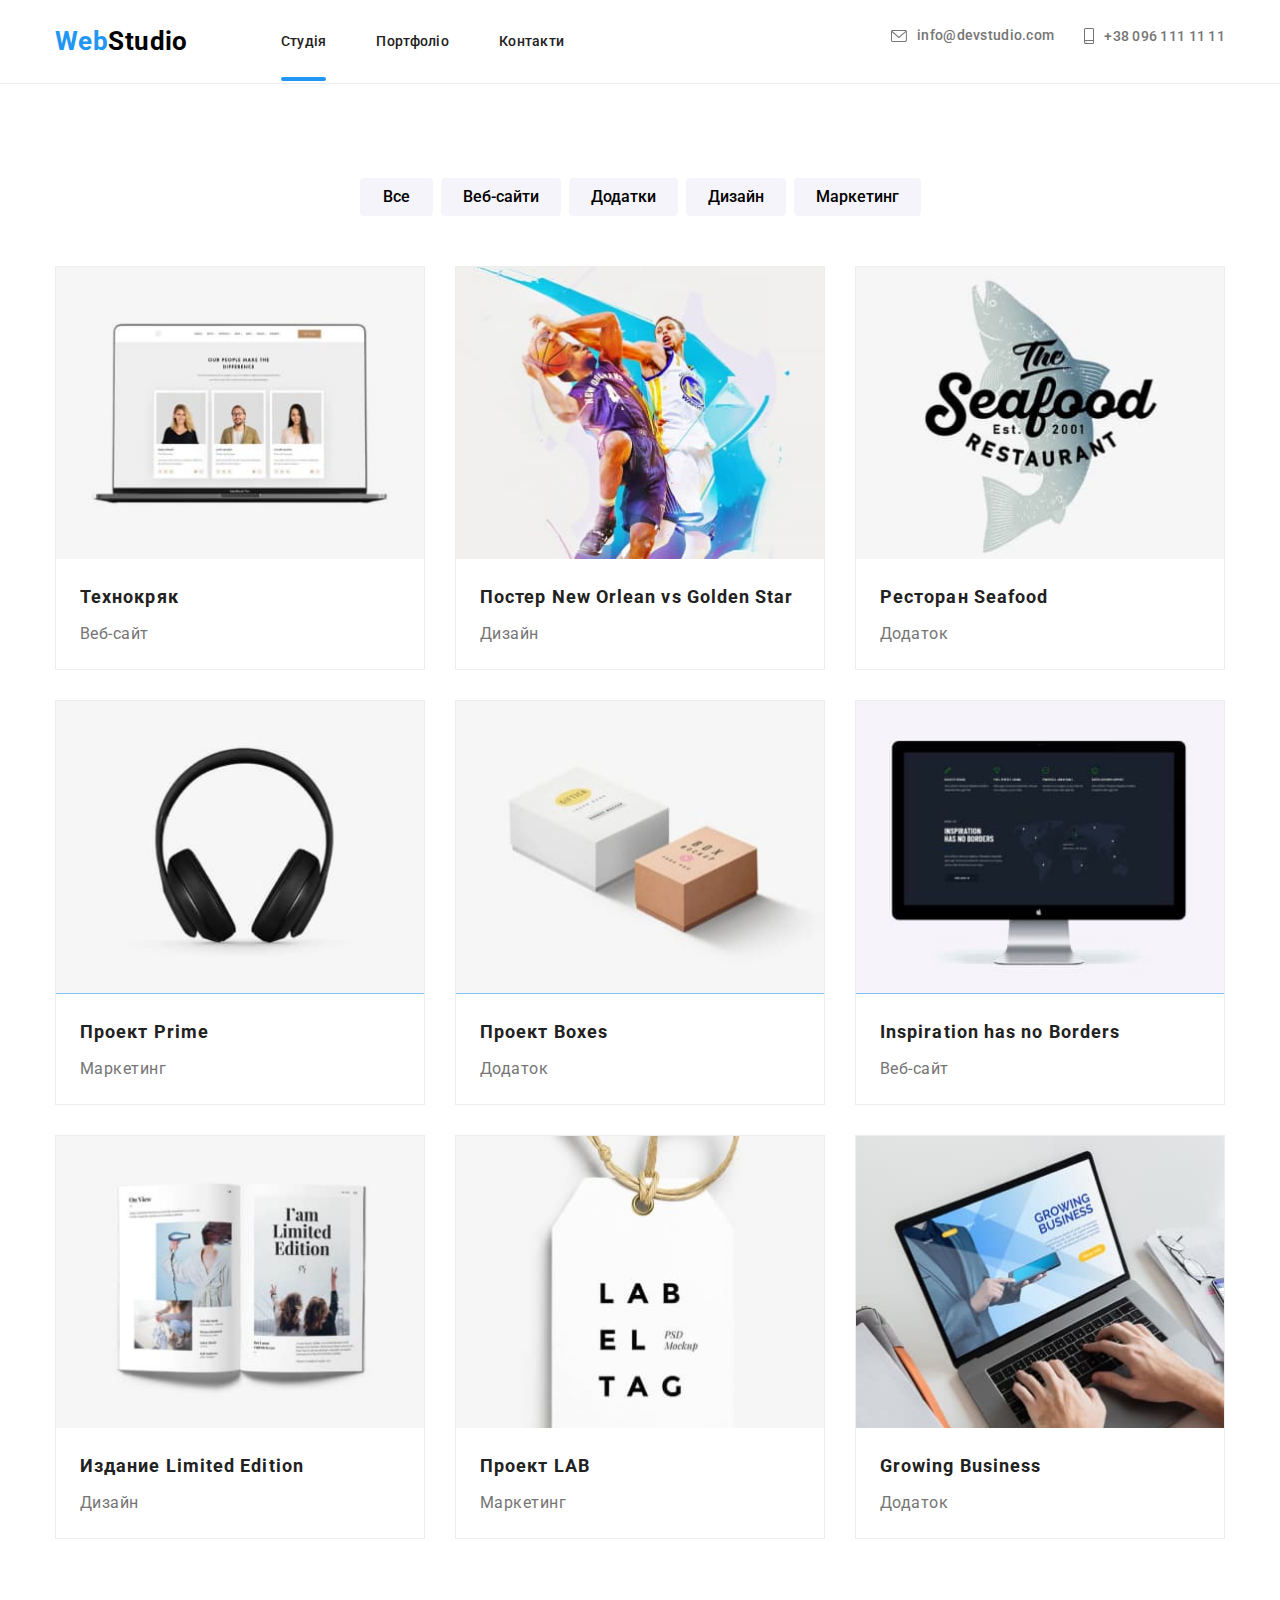
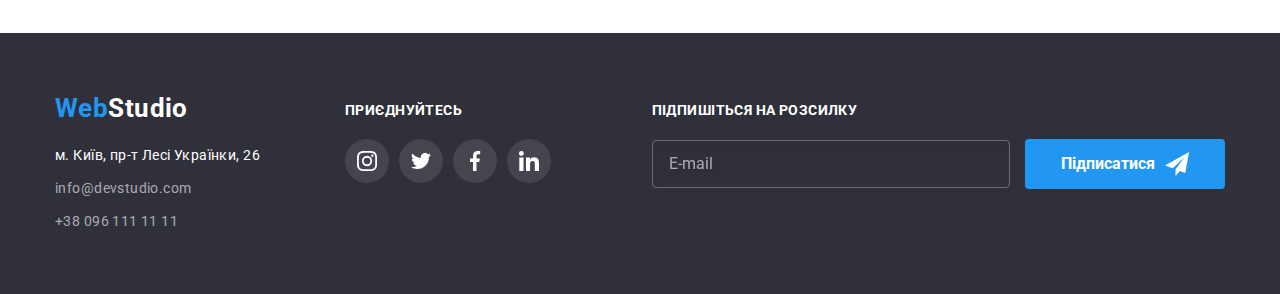
==== portfolio.html @ 614f9a62 "Translate to ukrainian" ====
<!DOCTYPE html>
<html lang="uk">
  <head>
    <meta charset="UTF-8" />
    <meta http-equiv="X-UA-Compatible" content="IE=edge" />
    <meta name="viewport" content="width=device-width, initial-scale=1.0" />
    <link
      href="https://fonts.googleapis.com/css2?family=Raleway:wght@700&family=Roboto:wght@400;500;700;900&display=swap"
      rel="stylesheet"
    />
    <link rel="stylesheet" href="./css/main.min.css" />
    <title>goit-markup-hw-08</title>
  </head>
  <body>
    <!-- головна навігація -->
    <heaer class="header">
      <div class="container">
        <nav class="main-navigation">
          <!-- логотип -->
          <a class="logo" href="./index.html" data-logo-hide>
            <span class="logo__item">Web</span
            ><span class="logo__item logo__item--common">Studio</span>
          </a>
          <!-- /логотип -->
          <button class="header__button" type="button" aria-expanded="false" data-menu-button>
            <svg
              class="header__icon"
              width="40"
              height="40"
              aria-controls="menu-container"
              aria-label="Перемикач мобільного меню"
            >
              <use class="header__icon--close" href="./images/icons1.svg#icon-close"></use>
              <use class="header__icon--menu" href="./images/icons1.svg#icon-menu"></use>
            </svg>
          </button>
          <div class="menu-container" id="menu-container" data-menu>
            <ul class="site-navigation">
              <li class="site-navigation__item">
                <a
                  class="main-navigation__link site-navigation__link site-navigation__link--active"
                  href="./index.html"
                  >Студія</a
                >
              </li>
              <li class="site-navigation__item">
                <a class="main-navigation__link site-navigation__link" href="./portfolio.html"
                  >Портфоліо</a
                >
              </li>
              <li class="site-navigation__item">
                <a class="main-navigation__link site-navigation__link" href="#">Контакти</a>
              </li>
            </ul>
            <!-- for desktop-tablet -->
            <ul class="contact-navigation">
              <li class="contact-navigation__item">
                <a
                  class="contact-navigation__link main-navigation__link"
                  href="mailto:info@devstudio.com"
                >
                  <svg class="contact-navigation__icon" width="16" height="12">
                    <use href="./images/icons1.svg#icon-envelope"></use>
                  </svg>
                  info@devstudio.com</a
                >
              </li>
              <li class="contact-navigation__item">
                <a class="contact-navigation__link main-navigation__link" href="tel:+380961111111"
                  ><svg class="contact-navigation__icon" width="10" height="16">
                    <use href="./images/icons1.svg#icon-smartphone"></use>
                  </svg>
                  +38 096 111 11 11</a
                >
              </li>
            </ul>
            <!-- /for desktop-tablet -->

            <!-- for mobile -->
            <ul class="contact-navigation-mobile">
              <li class="contact-navigation-mobile__item">
                <a
                  class="contact-navigation-mobile__link main-navigation__link"
                  href="tel:+380961111111"
                >
                  +38 096 111 11 11</a
                >
              </li>
              <li class="contact-navigation-mobile__item">
                <a
                  class="contact-navigation-mobile__link main-navigation__link"
                  href="mailto:info@devstudio.com"
                >
                  info@devstudio.com</a
                >
              </li>
            </ul>
            <ul class="mobile-menu-list">
              <li class="mobile-menu-list__item">
                Instagram<span class="mobile-menu-list__separator">|</span>
              </li>
              <li class="mobile-menu-list__item">
                Twitter<span class="mobile-menu-list__separator">|</span>
              </li>
              <li class="mobile-menu-list__item">
                Facebook<span class="mobile-menu-list__separator">|</span>
              </li>
              <li class="mobile-menu-list__item">LinkedIn</li>
            </ul>
            <!-- /for mobile -->
          </div>
        </nav>
      </div>
    </heaer>

    <!-- портфоліо -->
    <section class="portfolio container">
      <h2 class="title visually-hidden">Наші роботи</h2>
      <ul class="filter-list">
        <li class="filter-list__item">
          <button class="button button--secondary" type="button">Все</button>
        </li>
        <li class="filter-list__item">
          <button class="button button--secondary" type="button">Веб-сайти</button>
        </li>
        <li class="filter-list__item">
          <button class="button button--secondary" type="button">Додатки</button>
        </li>
        <li class="filter-list__item">
          <button class="button button--secondary" type="button">Дизайн</button>
        </li>
        <li class="filter-list__item">
          <button class="button button--secondary" type="button">Маркетинг</button>
        </li>
      </ul>

      <ul class="portfolio-list">
        <li class="portfolio-list__item">
          <a class="portfolio-list__link" href="">
            <div class="portfolio-list__thumb">
              <img
                class="portfolio-list__image"
                src="./images/technokryak.jpg"
                alt="Открытый на ноутбуке веб-сайт"
                width="370"
              />
              <div class="portfolio-list__overlay">
                <div class="portfolio-list__text">
                  <p>
                    Ресурс пропонує комплексні пропозиції з різним рівнем функціоналу та сервісів.
                    Все це дозволить відвідувачу отримати вичерпні відомості про компанію чи
                    приватну особу.
                  </p>
                </div>
              </div>
            </div>
            <div class="portfolio-list__caption">
              <h2 class="portfolio-list__title">Технокряк</h2>
              <span class="portfolio-list__theme">Веб-сайт</span>
            </div>
          </a>
        </li>
        <li class="portfolio-list__item">
          <a class="portfolio-list__link" href="">
            <div class="portfolio-list__thumb">
              <img
                class="portfolio-list__image"
                src="./images/poster.jpg"
                alt="Постер с баскетболистами"
                width="370"
              />
              <div class="portfolio-list__overlay">
                <div class="portfolio-list__text">
                  <p>
                    Ресурс пропонує комплексні пропозиції з різним рівнем функціоналу та сервісів.
                    Все це дозволить відвідувачу отримати вичерпні відомості про компанію чи
                    приватну особу.
                  </p>
                </div>
              </div>
            </div>
            <div class="portfolio-list__caption">
              <h2 class="portfolio-list__title">Постер New Orlean vs Golden Star</h2>
              <span class="portfolio-list__theme">Дизайн</span>
            </div>
          </a>
        </li>
        <li class="portfolio-list__item">
          <a class="portfolio-list__link" href="">
            <div class="portfolio-list__thumb">
              <img
                class="portfolio-list__image"
                src="./images/restaurant-seafood.jpg"
                alt="Название ресторана на фоне рыбы"
                width="370"
              />
              <div class="portfolio-list__overlay">
                <div class="portfolio-list__text">
                  <p>
                    Ресурс пропонує комплексні пропозиції з різним рівнем функціоналу та сервісів.
                    Все це дозволить відвідувачу отримати вичерпні відомості про компанію чи
                    приватну особу.
                  </p>
                </div>
              </div>
            </div>
            <div class="portfolio-list__caption">
              <h2 class="portfolio-list__title">Ресторан Seafood</h2>
              <span class="portfolio-list__theme">Додаток</span>
            </div>
          </a>
        </li>
        <li class="portfolio-list__item">
          <a class="portfolio-list__link" href="">
            <div class="portfolio-list__thumb">
              <img
                class="portfolio-list__image"
                src="./images/project-prime.jpg"
                alt="Наушники"
                width="370"
              />
              <div class="portfolio-list__overlay">
                <div class="portfolio-list__text">
                  <p>
                    Ресурс пропонує комплексні пропозиції з різним рівнем функціоналу та сервісів.
                    Все це дозволить відвідувачу отримати вичерпні відомості про компанію чи
                    приватну особу.
                  </p>
                </div>
              </div>
            </div>
            <div class="portfolio-list__caption">
              <h2 class="portfolio-list__title">Проект Prime</h2>
              <span class="portfolio-list__theme">Маркетинг</span>
            </div>
          </a>
        </li>
        <li class="portfolio-list__item">
          <a class="portfolio-list__link" href="">
            <div class="portfolio-list__thumb">
              <img
                class="portfolio-list__image"
                src="./images/project-boxes.jpg"
                alt="Коробки"
                width="370"
              />
              <div class="portfolio-list__overlay">
                <div class="portfolio-list__text">
                  <p>
                    Ресурс пропонує комплексні пропозиції з різним рівнем функціоналу та сервісів.
                    Все це дозволить відвідувачу отримати вичерпні відомості про компанію чи
                    приватну особу.
                  </p>
                </div>
              </div>
            </div>
            <div class="portfolio-list__caption">
              <h2 class="portfolio-list__title">Проект Boxes</h2>
              <span class="portfolio-list__theme">Додаток</span>
            </div>
          </a>
        </li>
        <li class="portfolio-list__item">
          <a class="portfolio-list__link" href="">
            <div class="portfolio-list__thumb">
              <img
                class="portfolio-list__image"
                src="./images/inspiration.jpg"
                alt="Монитор Эппл"
                width="370"
              />
              <div class="portfolio-list__overlay">
                <div class="portfolio-list__text">
                  <p>
                    Ресурс пропонує комплексні пропозиції з різним рівнем функціоналу та сервісів.
                    Все це дозволить відвідувачу отримати вичерпні відомості про компанію чи
                    приватну особу.
                  </p>
                </div>
              </div>
            </div>
            <div class="portfolio-list__caption">
              <h2 class="portfolio-list__title">Inspiration has no Borders</h2>
              <span class="portfolio-list__theme">Веб-сайт</span>
            </div>
          </a>
        </li>
        <li class="portfolio-list__item">
          <a class="portfolio-list__link" href="">
            <div class="portfolio-list__thumb">
              <img
                class="portfolio-list__image"
                src="./images/edition-limited.jpg"
                alt="Раскрытая книга"
                width="370"
              />
              <div class="portfolio-list__overlay">
                <div class="portfolio-list__text">
                  <p>
                    Ресурс пропонує комплексні пропозиції з різним рівнем функціоналу та сервісів.
                    Все це дозволить відвідувачу отримати вичерпні відомості про компанію чи
                    приватну особу.
                  </p>
                </div>
              </div>
            </div>
            <div class="portfolio-list__caption">
              <h2 class="portfolio-list__title">Издание Limited Edition</h2>
              <span class="portfolio-list__theme">Дизайн</span>
            </div>
          </a>
        </li>
        <li class="portfolio-list__item">
          <a class="portfolio-list__link" href="">
            <div class="portfolio-list__thumb">
              <img
                class="portfolio-list__image"
                src="./images/project-lab.jpg"
                alt="Бирка с названием"
                width="370"
              />
              <div class="portfolio-list__overlay">
                <div class="portfolio-list__text">
                  <p>
                    Ресурс пропонує комплексні пропозиції з різним рівнем функціоналу та сервісів.
                    Все це дозволить відвідувачу отримати вичерпні відомості про компанію чи
                    приватну особу.
                  </p>
                </div>
              </div>
            </div>
            <div class="portfolio-list__caption">
              <h2 class="portfolio-list__title">Проект LAB</h2>
              <span class="portfolio-list__theme">Маркетинг</span>
            </div>
          </a>
        </li>
        <li class="portfolio-list__item">
          <a class="portfolio-list__link" href="">
            <div class="portfolio-list__thumb">
              <img
                class="portfolio-list__image"
                src="./images/growing-business.jpg"
                alt="Ноутбук"
                width="370"
              />
              <div class="portfolio-list__overlay">
                <div class="portfolio-list__text">
                  <p>
                    Ресурс пропонує комплексні пропозиції з різним рівнем функціоналу та сервісів.
                    Все це дозволить відвідувачу отримати вичерпні відомості про компанію чи
                    приватну особу.
                  </p>
                </div>
              </div>
            </div>
            <div class="portfolio-list__caption">
              <h2 class="portfolio-list__title">Growing Business</h2>
              <span class="portfolio-list__theme">Додаток</span>
            </div>
          </a>
        </li>
      </ul>
    </section>

    <!-- футер -->
    <footer class="footer">
      <div class="container container--footer">
        <!-- секція 1 -->
        <section class="address">
          <!-- логотип -->
          <a class="logo logo--footer" href="./index.html">
            <span class="logo__item">Web</span
            ><span class="logo__item logo__item--footer">Studio</span>
          </a>
          <!-- /логотип -->
          <address class="addres__caption">
            <p class="address__text">м. Київ, пр-т Лесі Українки, 26</p>
            <a href="mailto:info@devstudio.com" class="address__link">info@devstudio.com</a>
            <a href="tel:+380961111111" class="address__link">+38 096 111 11 11</a>
          </address>
        </section>

        <!-- секція 2 -->
        <section class="join">
          <b class="footer__title">приєднуйтесь</b>
          <!-- блок посилань на соціальні мережі -->
          <ul class="social-list social-list--footer">
            <li class="social-list__item social-list__item--footer">
              <a class="social-list__link" href="#">
                <svg class="social-list__icon" width="20" height="20">
                  <use href="./images/icons1.svg#icon-instagram"></use>
                </svg>
              </a>
            </li>
            <li class="social-list__item social-list__item--footer">
              <a class="social-list__link" href="#">
                <svg class="social-list__icon" width="20" height="20">
                  <use href="./images/icons1.svg#icon-twitter"></use>
                </svg>
              </a>
            </li>
            <li class="social-list__item social-list__item--footer">
              <a class="social-list__link" href="#">
                <svg class="social-list__icon" width="20" height="20">
                  <use href="./images/icons1.svg#icon-facebook"></use>
                </svg>
              </a>
            </li>
            <li class="social-list__item social-list__item--footer">
              <a class="social-list__link" href="#">
                <svg class="social-list__icon" width="20" height="20">
                  <use href="./images/icons1.svg#icon-linkedin"></use>
                </svg>
              </a>
            </li>
          </ul>
          <!-- /блок посилань на соціальні мережі -->
        </section>

        <!-- секція 3 -->
        <section class="mailing">
          <b class="footer__title">Підпишіться на розсилку</b>
          <form class="mailing__form" autocomplete="off">
            <input class="mailing__input" type="email" placeholder="E-mail" />
            <button class="button button--primary button--footer">
              Підписатися
              <svg class="button--footer__icon" width="24" height="24">
                <use href="./images/icons1.svg#icon-send"></use>
              </svg>
            </button>
          </form>
        </section>
      </div>
    </footer>

    <script src="./js/modal.js"></script>
    <script src="./js/menu.js"></script>
  </body>
</html>
---- css/main.min.css ----
/*! modern-normalize v1.1.0 | MIT License | https://github.com/sindresorhus/modern-normalize */*,::before,::after{box-sizing:border-box}html{line-height:1.15;-webkit-text-size-adjust:100%;-moz-tab-size:4;-o-tab-size:4;tab-size:4}body{margin:0;font-family:system-ui,-apple-system,"Segoe UI",Roboto,Helvetica,Arial,sans-serif,"Apple Color Emoji","Segoe UI Emoji"}hr{height:0;color:inherit}abbr[title]{-webkit-text-decoration:underline dotted;text-decoration:underline dotted}b,strong{font-weight:bolder}code,kbd,samp,pre{font-family:ui-monospace,SFMono-Regular,Consolas,"Liberation Mono",Menlo,monospace;font-size:1em}small{font-size:80%}sub,sup{font-size:75%;line-height:0;position:relative;vertical-align:baseline}sub{bottom:-0.25em}sup{top:-0.5em}table{text-indent:0;border-color:inherit}button,input,optgroup,select,textarea{font-family:inherit;font-size:100%;line-height:1.15;margin:0}button,select{text-transform:none}button,[type=button],[type=reset],[type=submit]{-webkit-appearance:button}::-moz-focus-inner{border-style:none;padding:0}:-moz-focusring{outline:1px dotted ButtonText}:-moz-ui-invalid{box-shadow:none}legend{padding:0}progress{vertical-align:baseline}::-webkit-inner-spin-button,::-webkit-outer-spin-button{height:auto}[type=search]{-webkit-appearance:textfield;outline-offset:-2px}::-webkit-search-decoration{-webkit-appearance:none}::-webkit-file-upload-button{-webkit-appearance:button;font:inherit}summary{display:list-item}body{background-color:#fff;color:#757575;font-family:"Roboto",sans-serif;font-size:14px;letter-spacing:.03em}body .modal-open{overflow:hidden}p,a,ul,h1,h2,h3{margin:0;padding:0}a{text-decoration:none}ul{list-style:none}button{display:inline-block}img{display:block;max-width:100%;height:auto}address{font-style:normal}input,textarea{color:inherit;border:1px solid rgba(33,33,33,.2);border-radius:4px;transition:border 250ms cubic-bezier(0.4, 0, 0.2, 1)}input:focus,textarea:focus{outline:none;border:1px solid #2196f3;border-radius:4px}textarea{resize:none}.container{margin-left:auto;margin-right:auto;padding:0 15px}@media screen and (min-width: 480px){.container{width:480px}}@media screen and (min-width: 768px){.container{width:768px}}@media screen and (min-width: 1200px){.container{width:1200px}}.visually-hidden{position:absolute;width:1px;height:1px;margin:-1px;border:0;padding:0;white-space:nowrap;-webkit-clip-path:inset(100%);clip-path:inset(100%);clip:rect(0 0 0 0);overflow:hidden}.title{margin-bottom:30px;color:#212121;font-weight:700;font-size:28px;line-height:1.18;text-align:center}@media screen and (min-width: 1200px){.title{margin-bottom:50px;font-size:36px;line-height:1.17}}.button{padding:6px 22px;min-width:73px;cursor:pointer;color:#000;background-color:#f5f4fa;font-weight:500;font-size:16px;line-height:1.62;text-align:center;border-radius:4px;border:none;transition:background-color 250ms cubic-bezier(0.4, 0, 0.2, 1),box-shadow 250ms cubic-bezier(0.4, 0, 0.2, 1)}.button:hover,.button:focus{background-color:#2196f3;color:#fff;box-shadow:0px 1px 3px rgba(0,0,0,.12),0px 1px 1px rgba(0,0,0,.14),0px 2px 1px rgba(0,0,0,.2)}.button--primary{padding:10px 32px;min-width:200px;min-height:50px;background-color:#2196f3;color:#fff;font-weight:700;font-size:16px;line-height:1.88;transition:background-color 250ms cubic-bezier(0.4, 0, 0.2, 1),color 250ms cubic-bezier(0.4, 0, 0.2, 1)}.button--primary:hover{background-color:#188ce8}.button--footer{display:inline-flex;justify-content:center;align-items:center}.button--footer__icon{margin-left:10px;fill:#fff}.logo{display:inline-block;padding-top:16px;padding-bottom:16px;font-family:"Roboto",sans-serif;font-weight:700;font-size:24px;line-height:1.17}.logo--is-hide{display:none}@media screen and (min-width: 768px){.logo{padding-top:26px;padding-bottom:26px}}@media screen and (min-width: 1200px){.logo{font-size:26px;line-height:1.19}}.logo__item{color:#2196f3}.logo__item--common{color:#000}.logo__item--footer{color:#fff}.logo>.logo__item{transition:color 250ms cubic-bezier(0.4, 0, 0.2, 1)}.logo:hover>.logo__item{color:rgba(33,150,243,.6)}.logo--footer{padding:0;margin-bottom:20px}.header{position:relative;display:block;border-bottom:1px solid #ececec}@media screen and (min-width: 768px){.header{display:flex}}.header__button{fill:#000}@media screen and (max-width: 767px){.header__button{display:inline-flex;padding:0;margin-left:auto;border:none;background-color:rgba(0,0,0,0)}}@media screen and (min-width: 768px){.header__button{display:none}}.header__button:hover,.header__button:focus{fill:#2196f3}.header__icon--close{display:none}.header__button--is-open .header__icon--close{display:block}.header__button--is-open .header__icon--menu{display:none}.header__button--is-open{margin-top:10px}.menu-container{display:none}@media screen and (max-width: 767px){.menu-container{position:absolute;left:0;top:100%;z-index:60;overflow-y:scroll;padding-left:40px;width:100%;min-height:570px;max-height:796px;background-color:#fff}.menu-container--is-open{display:block}}@media screen and (min-width: 768px){.menu-container{display:flex;width:100%}}.main-navigation{display:flex;align-items:center}@media screen and (max-width: 767px){.main-navigation{justify-content:space-between}.main-navigation__link{font-weight:500;font-size:40px;line-height:1.18;letter-spacing:.02em;color:#000}}@media screen and (min-width: 768px){.main-navigation{min-height:80px}.main-navigation__link{padding:32px 0;font-weight:500;font-size:14px;line-height:1.14;letter-spacing:.02em;color:#212121;transition:color 250ms cubic-bezier(0.4, 0, 0.2, 1)}.main-navigation__link:hover,.main-navigation__link:focus{color:#2196f3}}@media screen and (min-width: 1200px){.main-navigation{min-height:60px}}@media screen and (max-width: 767px){.site-navigation__link--active{color:#2196f3}.site-navigation__item:not(:last-child){margin-bottom:32px}.site-navigation__item:last-child{margin-bottom:302px}}@media screen and (min-width: 768px){.site-navigation{display:flex;align-items:center;margin-left:88px}.site-navigation__item:not(:last-child){margin-right:50px}.site-navigation__link{position:relative}.site-navigation__link--active::after{content:"";position:absolute;left:0;bottom:0;display:block;width:100%;height:4px;background-color:#2196f3;border-radius:2px}}@media screen and (min-width: 1200px){.site-navigation{margin-left:93px}}@media screen and (max-width: 767px){.contact-navigation-mobile__link{font-size:34px;color:#2196f3;margin-bottom:32px}.contact-navigation-mobile__item:not(:last-child){margin-bottom:32px}.contact-navigation-mobile__item:last-child{margin-bottom:64px}.contact-navigation-mobile__item:last-child .contact-navigation-mobile__link{font-size:24px;line-height:1.17;color:#757575}}@media screen and (min-width: 768px){.contact-navigation-mobile{display:none}}.mobile-menu-list{display:none}@media screen and (max-width: 767px){.mobile-menu-list{display:flex;margin-bottom:48px}.mobile-menu-list__item{font-weight:500;font-size:18px;line-height:1.22;letter-spacing:.02em;color:#2196f3}.mobile-menu-list__item:not(:last-child){margin-right:10px}.mobile-menu-list__separator{display:inline-block;color:rgba(33,33,33,.2);margin-left:10px}}.contact-navigation{display:none}@media screen and (min-width: 768px)and (max-width: 1199px){.contact-navigation{flex-direction:column;align-items:flex-start}}@media screen and (min-width: 768px){.contact-navigation{display:flex;margin-left:auto}.contact-navigation__item{fill:#757575}.contact-navigation__item:not(:last-child){margin-bottom:10px}.contact-navigation__link{display:flex;align-items:center;justify-content:center;padding:0;color:#757575}.contact-navigation__icon{margin-right:10px;fill:currentColor}}@media screen and (min-width: 1200px){.contact-navigation__item:not(:last-child){margin-right:30px}}.hero{padding:118px 0;margin-right:auto;margin-left:auto;text-align:center;background-color:#c4c4c4;background-image:linear-gradient(rgba(47, 48, 58, 0.4), rgba(47, 48, 58, 0.4)),url(../images/bgi.png);background-repeat:no-repeat;background-position:center;background-size:cover}@media screen and (min-width: 1200px){.hero{padding:200px 0}}.hero__title{margin-bottom:30px;color:#fff;font-weight:900;font-size:26px;line-height:1.62;letter-spacing:.06em;text-transform:uppercase}@media screen and (min-width: 1200px){.hero__title{font-size:44px;line-height:1.36}}.features{padding-top:60px;padding-bottom:60px}@media screen and (min-width: 1200px){.features{padding-top:94px;padding-bottom:94px}}@media screen and (min-width: 768px){.features-list{display:flex;flex-wrap:wrap}}.features-list__item{max-width:450px}@media screen and (min-width: 768px){.features-list__item{width:calc((100% - 30px)/2)}}@media screen and (min-width: 1200px){.features-list__item{width:calc((100% - 90px)/4)}.features-list__item:not(:last-child){margin-right:30px}}@media screen and (min-width: 480px)and (max-width: 767px){.features-list__item:not(:last-child){margin-bottom:30px}}@media screen and (min-width: 768px)and (max-width: 1199px){.features-list__item:not(:nth-last-child(-n+2)){margin-bottom:30px}.features-list__item:nth-child(odd){margin-right:30px}}.features-list__title{margin-bottom:10px;color:#212121;font-weight:700;font-size:14px;line-height:1.14;text-align:center;text-transform:uppercase}.features-list__caption{margin-top:0;margin-bottom:0px;font-size:14px;line-height:1.71}.features-list__container{display:flex;justify-content:center;align-items:center;margin-bottom:30px;min-height:120px;background-color:#f5f4fa;border-radius:4px}.occupation{padding-bottom:94px}@media screen and (max-width: 1199px){.occupation{display:none}}.occupation-list{display:flex}.occupation-list__thumb{position:relative}.occupation-list__caption{position:absolute;right:0;left:0;bottom:0;display:flex;justify-content:center;align-items:center;margin:0;height:70px;background:rgba(47,48,58,.8);color:#fff;font-weight:700;line-height:1.14;text-align:center;text-transform:uppercase}.occupation-list__item:not(:last-child){margin-right:30px}.social-list{display:flex;justify-content:center}.social-list__item:not(:last-child){margin-right:10px}.social-list__link{display:flex;align-items:center;justify-content:center;width:44px;height:44px;padding:0;border:none;border-radius:50%;fill:#afb1b8;transition:background-color 250ms cubic-bezier(0.4, 0, 0.2, 1)}.social-list__link:hover,.social-list__linl:focus{fill:#fff;background-color:#2196f3}.social-list__item--footer{border-radius:50%;background-color:rgba(255,255,255,.1)}.social-list__item--footer .social-list__link{fill:#fff}.social-list__item--footer .social-list__link:hover,.social-list__item--footer .social-list__linl:focus{background-color:#2196f3}.team{padding-top:60px;padding-bottom:60px;background-color:#f5f4fa}@media screen and (min-width: 1200px){.team{padding-top:94px;padding-bottom:94px}}@media screen and (min-width: 768px){.team-list{display:flex;justify-content:center;flex-wrap:wrap}}.team-list__item{max-width:450px;text-align:center;background-color:#fff;box-shadow:0px 1px 3px rgba(0,0,0,.12),0px 1px 1px rgba(0,0,0,.14),0px 2px 1px rgba(0,0,0,.2);border-radius:0px 0px 4px 4px}@media screen and (min-width: 768px){.team-list__item{width:calc((100% - 30px)/2)}}@media screen and (min-width: 1200px){.team-list__item{width:calc((100% - 90px)/4)}.team-list__item:not(:last-child){margin-right:30px}}@media screen and (min-width: 480px)and (max-width: 767px){.team-list__item:not(:last-child){margin-bottom:30px}}@media screen and (min-width: 768px)and (max-width: 1199px){.team-list__item:not(:nth-last-child(-n+2)){margin-bottom:30px}.team-list__item:nth-child(odd){margin-right:30px}.team-list__item:last-child{margin-right:auto}}.team-list__title{margin-bottom:10px;color:#212121;font-weight:500;font-size:16px;line-height:1.19}.team-list__caption{display:inline-block;margin-bottom:16px;font-size:16px;line-height:1.19}.team-list__holder{text-align:center;padding-top:30px;padding-bottom:24px}@media screen and (min-width: 1200px){.team-list__holder{padding-top:30px;padding-bottom:30px}}.clients{padding-top:60px;padding-bottom:60px}@media screen and (min-width: 1200px){.clients{padding-top:94px;padding-bottom:94px}}.clients-list{display:flex;flex-wrap:wrap}.clients-list__item{min-height:92px;width:calc((100% - 30px)/2);border:1px solid #afb1b8;border-radius:4px}@media screen and (min-width: 768px){.clients-list__item{width:calc((100% - 60px)/3)}}@media screen and (min-width: 1200px){.clients-list__item{width:calc((100% - 150px)/6)}.clients-list__item:not(:last-child){margin-right:30px}}@media screen and (max-width: 767px){.clients-list__item:not(:nth-last-child(-n+2)){margin-bottom:30px}.clients-list__item:nth-last-child(even){margin-right:30px}}@media screen and (min-width: 768px)and (max-width: 1199px){.clients-list__item:not(:nth-last-child(-n+3)){margin-bottom:30px}.clients-list__item:not(:nth-child(3n)){margin-right:30px}}.clients-list__link{display:flex;justify-content:center;align-items:center;width:100%;height:100%;fill:#afb1b8;transition:border-color 250ms cubic-bezier(0.4, 0, 0.2, 1),fill 250ms cubic-bezier(0.4, 0, 0.2, 1)}.clients-list__item:hover,.clients-list__item:focus,.clients-list__item:hover .clients-list__icon,.clients-list__item:focus .clients-list__icon{outline:none;fill:#2196f3;border-color:#2196f3}.footer{padding-top:60px;padding-bottom:60px;background-color:#2f303a}.footer__title{display:block;margin-bottom:20px;color:#fff;text-transform:uppercase;font-weight:700;font-size:14px;line-height:1.14}@media screen and (min-width: 768px){.container--footer{display:flex;flex-wrap:wrap;justify-content:space-around}}@media screen and (max-width: 1199px){.container--footer{text-align:center}}@media screen and (max-width: 1199px){.address,.join{margin-bottom:60px}}.address{font-size:14px;line-height:1.71}@media screen and (min-width: 1200px){.address{margin-right:85px}}.address__text{margin-bottom:8px;color:#fff}@media screen and (min-width: 1200px){.address__text{margin-bottom:9px}}.address__link{display:block;color:rgba(255,255,255,.6);transition:color 250ms cubic-bezier(0.4, 0, 0.2, 1)}.address__link:not(:last-child){margin-bottom:8px}@media screen and (min-width: 1200px){.address__link:not(:last-child){margin-bottom:9px}}.address__link:hover,.address__link:focus{color:rgba(33,150,243,.6)}@media screen and (min-width: 768px){.join{padding-top:10px}}@media screen and (max-width: 479px){.mailing{max-width:450px}}@media screen and (min-width: 480px)and (max-width: 1199px){.mailing{min-width:450px}}@media screen and (min-width: 1200px){.mailing{margin-left:auto;padding-top:10px;min-width:570px}}.mailing__input{padding:15px 0 15px 16px;min-width:100%;color:#fff;background-color:inherit;border:1px solid rgba(255,255,255,.3);filter:drop-shadow(0px 4px 4px rgba(0, 0, 0, 0.15));border-radius:4px;transition:border 250ms cubic-bezier(0.4, 0, 0.2, 1)}@media screen and (max-width: 1199px){.mailing__input{margin-bottom:20px}}@media screen and (min-width: 1200px){.mailing__input{margin-right:12px;min-width:358px}}.mailing__input::-moz-placeholder{font-weight:400;font-size:16px;line-height:1.25;color:rgba(255,255,255,.6)}.mailing__input:-ms-input-placeholder{font-weight:400;font-size:16px;line-height:1.25;color:rgba(255,255,255,.6)}.mailing__input::placeholder{font-weight:400;font-size:16px;line-height:1.25;color:rgba(255,255,255,.6)}.portfolio{padding-top:60px;padding-bottom:60px}@media screen and (min-width: 1200px){.portfolio{padding-top:94px;padding-bottom:94px}}.filter-list{display:flex}@media screen and (max-width: 767px){.filter-list{flex-wrap:wrap;margin-bottom:40px}.filter-list__item:not(:nth-last-child(-n+2)){margin-bottom:15px}}@media screen and (min-width: 768px){.filter-list{justify-content:center;margin-bottom:30px}}@media screen and (min-width: 1200px){.filter-list{margin-bottom:50px}}.filter-list__item:not(:last-child){margin-right:8px}@media screen and (min-width: 768px){.portfolio-list{display:flex;justify-content:center;flex-wrap:wrap}}.portfolio-list__item{max-width:450px;border:1px solid #eee;transition:box-shadow 250ms cubic-bezier(0.4, 0, 0.2, 1)}@media screen and (min-width: 768px){.portfolio-list__item{width:calc((100% - 30px)/2)}}@media screen and (min-width: 1200px){.portfolio-list__item{width:calc((100% - 60px)/3)}.portfolio-list__item:not(:nth-child(3n)){margin-right:30px}.portfolio-list__item:not(:nth-last-child(-n+3)){margin-bottom:30px}}@media screen and (min-width: 480px)and (max-width: 767px){.portfolio-list__item:not(:last-child){margin-bottom:30px}}@media screen and (min-width: 768px)and (max-width: 1199px){.portfolio-list__item:not(:nth-last-child(1)){margin-bottom:30px}.portfolio-list__item:nth-child(odd){margin-right:30px}.portfolio-list__item:last-child{margin-right:auto}}.portfolio-list__item:hover,.portfolio-list__item:focus{box-shadow:0px 1px 3px rgba(0,0,0,.12),0px 1px 1px rgba(0,0,0,.14),0px 2px 1px rgba(0,0,0,.2)}.portfolio-list__caption{padding:20px 24px}.portfolio-list__title{margin-bottom:4px;color:#212121;font-size:18px;line-height:2;letter-spacing:.06em}.portfolio-list__theme{color:#757575;font-size:16px;line-height:1.88;letter-spacing:.03em}.portfolio-list__link{position:relative}.portfolio-list__thumb{position:relative;overflow:hidden}.portfolio-list__overlay{position:absolute;top:0;left:0;width:100%;height:100%;background-color:rgba(33,150,243,.9);transform:translateY(100%);transition:transform 250ms cubic-bezier(0.4, 0, 0.2, 1)}.portfolio-list__link:hover .portfolio-list__overlay,.portfolio-list__link:focus .portfolio-list__overlay{transform:translateY(0)}.portfolio-list__text{position:absolute;top:50%;left:50%;display:flex;justify-content:center;align-items:center;width:322px;height:100%;font-size:18px;line-height:1.56;color:#fff;transform:translate(-50%, -50%)}.backdrop{position:fixed;top:0;left:0;width:100%;height:100%;background-color:rgba(0,0,0,.2);z-index:5;opacity:1;transition:opacity 250ms cubic-bezier(0.4, 0, 0.2, 1)}.backdrop--is-hidden{opacity:0;pointer-events:none}.modal{position:absolute;top:50%;left:50%;transform:translate(-50%, -50%);padding-bottom:40px;max-height:609px;max-width:450px;height:100%;width:100%;overflow-y:auto;opacity:1;background-color:#fff;box-shadow:0px 1px 3px rgba(0,0,0,.12),0px 1px 1px rgba(0,0,0,.14),0px 2px 1px rgba(0,0,0,.2);border-radius:4px}@media screen and (min-width: 1200px){.modal{max-height:581px;max-width:528px}}.modal__conteiner{display:flex;justify-content:flex-end}.modal__button{display:flex;align-items:center;width:30px;height:30px;margin:8px;background-color:#fff;border:1px solid rgba(0,0,0,.1);border-radius:50%}.modal__button :hover,.modal__button :focus{fill:#2196f3}.form{display:flex;flex-direction:column;margin:0 40px}.form__title{margin-bottom:12px;font-weight:700;font-size:20px;line-height:1.15;text-align:center;color:#212121}.form__item{position:relative;display:flex;flex-direction:column}.form__item:not(:nth-last-child(-n+3)){margin-bottom:10px}.form__item:nth-last-child(3){margin-bottom:20px}.form__item:nth-last-child(2){margin-bottom:30px}.form__item:nth-last-child(1){margin:0 auto}.form__input{padding-left:42px;height:40px}.form__icon{position:absolute;left:12px;top:0;transform:translateY(160%);transition:fill 250ms cubic-bezier(0.4, 0, 0.2, 1)}@media screen and (min-width: 1200px){.form__icon{transform:translateY(150%)}}.form__input:focus+.form__icon{fill:#2196f3}.form__label{margin-bottom:4px;font-size:12px;line-height:1.17;letter-spacing:.01em}.form__textarea{min-height:120px;padding:12px 16px}.form__textarea::-moz-placeholder{font-size:14px;line-height:1.14;color:rgba(117,117,117,.5)}.form__textarea:-ms-input-placeholder{font-size:14px;line-height:1.14;color:rgba(117,117,117,.5)}.form__textarea::placeholder{font-size:14px;line-height:1.14;color:rgba(117,117,117,.5)}.form__item--checkbox{display:flex;flex-direction:row;justify-content:center;align-items:center}.form__label--checkbox{display:inline-block;margin-left:8px;margin-bottom:0;letter-spacing:.03em}@media screen and (min-width: 1200px){.form__label--checkbox{font-size:14px;line-height:1.71}}.form__link{-webkit-text-decoration-line:underline;text-decoration-line:underline;color:#2196f3}.form__checkbox{-webkit-appearance:none;-moz-appearance:none;appearance:none;position:absolute}.form__icon--checkbox{display:inline-block;width:16px;height:15px;background-color:inherit;border:2px solid #212121;border-radius:2px;transition:border-color 250ms cubic-bezier(0.4, 0, 0.2, 1),background-color 250ms cubic-bezier(0.4, 0, 0.2, 1)}.form__checkbox:checked+.form__icon--checkbox{background-color:#2196f3;background-image:url(../images/icon-check.svg);background-size:contain;background-origin:border-box;border-color:rgba(0,0,0,0)}/*# sourceMappingURL=main.min.css.map */
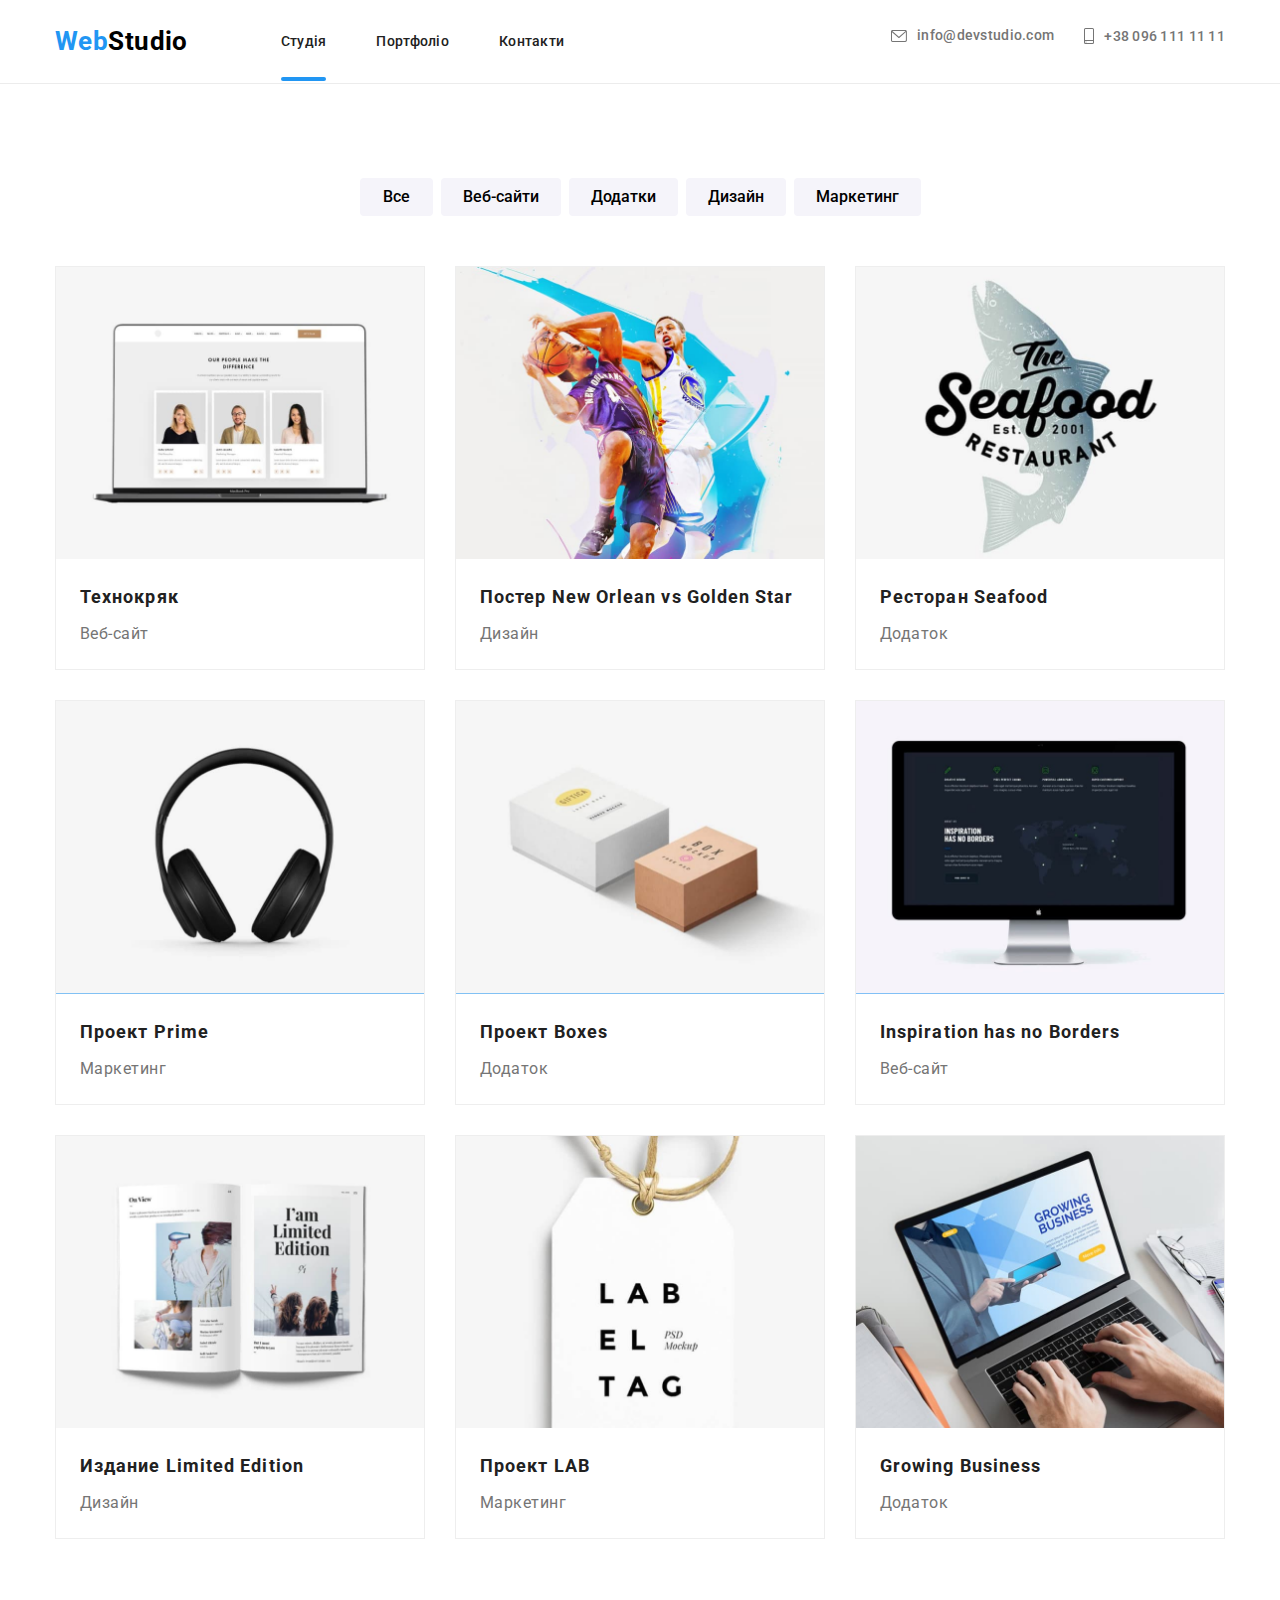
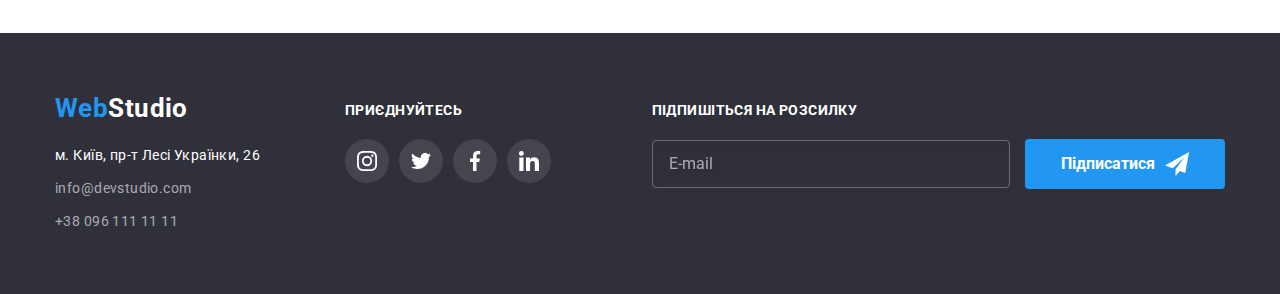
==== commit 8ae9dff2: "update bgi" ====
--- a/portfolio.html
+++ b/portfolio.html
@@ -139,10 +139,10 @@
           <a class="portfolio-list__link" href="">
             <div class="portfolio-list__thumb">
               <img
-                class="portfolio-list__image"
+                srcset="./images/technokryak.jpg 320w, ./images/technokryak@2x.jpg 640w"
                 src="./images/technokryak.jpg"
-                alt="Открытый на ноутбуке веб-сайт"
-                width="370"
+                alt="Веб-сайт"
+                sizes="(min-width: 1600px) 15vw, (min-width: 1200px) 33vw, (min-width: 768px) 50vw, 100vw"
               />
               <div class="portfolio-list__overlay">
                 <div class="portfolio-list__text">
@@ -164,10 +164,10 @@
           <a class="portfolio-list__link" href="">
             <div class="portfolio-list__thumb">
               <img
-                class="portfolio-list__image"
+                srcset="./images/poster.jpg 320w, ./images/poster@2x.jpg 640w"
                 src="./images/poster.jpg"
                 alt="Постер с баскетболистами"
-                width="370"
+                sizes="(min-width: 1600px) 15vw, (min-width: 1200px) 33vw, (min-width: 768px) 50vw, 100vw"
               />
               <div class="portfolio-list__overlay">
                 <div class="portfolio-list__text">
@@ -189,10 +189,13 @@
           <a class="portfolio-list__link" href="">
             <div class="portfolio-list__thumb">
               <img
-                class="portfolio-list__image"
+                srcset="
+                  ./images/restaurant-seafood.jpg    320w,
+                  ./images/restaurant-seafood@2x.jpg 640w
+                "
                 src="./images/restaurant-seafood.jpg"
-                alt="Название ресторана на фоне рыбы"
-                width="370"
+                alt="Постер ресторану"
+                sizes="(min-width: 1600px) 15vw, (min-width: 1200px) 33vw, (min-width: 768px) 50vw, 100vw"
               />
               <div class="portfolio-list__overlay">
                 <div class="portfolio-list__text">
@@ -214,10 +217,10 @@
           <a class="portfolio-list__link" href="">
             <div class="portfolio-list__thumb">
               <img
-                class="portfolio-list__image"
+                srcset="./images/project-prime.jpg 320w, ./images/project-prime@2x.jpg 640w"
                 src="./images/project-prime.jpg"
-                alt="Наушники"
-                width="370"
+                alt="Навушники"
+                sizes="(min-width: 1600px) 15vw, (min-width: 1200px) 33vw, (min-width: 768px) 50vw, 100vw"
               />
               <div class="portfolio-list__overlay">
                 <div class="portfolio-list__text">
@@ -239,10 +242,10 @@
           <a class="portfolio-list__link" href="">
             <div class="portfolio-list__thumb">
               <img
-                class="portfolio-list__image"
+                srcset="./images/project-boxes.jpg 320w, ./images/project-boxes@2x.jpg 640w"
                 src="./images/project-boxes.jpg"
                 alt="Коробки"
-                width="370"
+                sizes="(min-width: 1600px) 15vw, (min-width: 1200px) 33vw, (min-width: 768px) 50vw, 100vw"
               />
               <div class="portfolio-list__overlay">
                 <div class="portfolio-list__text">
@@ -264,10 +267,10 @@
           <a class="portfolio-list__link" href="">
             <div class="portfolio-list__thumb">
               <img
-                class="portfolio-list__image"
+                srcset="./images/inspiration.jpg 320w, ./images/inspiration@2x.jpg 640w"
                 src="./images/inspiration.jpg"
-                alt="Монитор Эппл"
-                width="370"
+                alt="Монітор"
+                sizes="(min-width: 1600px) 15vw, (min-width: 1200px) 33vw, (min-width: 768px) 50vw, 100vw"
               />
               <div class="portfolio-list__overlay">
                 <div class="portfolio-list__text">
@@ -289,10 +292,10 @@
           <a class="portfolio-list__link" href="">
             <div class="portfolio-list__thumb">
               <img
-                class="portfolio-list__image"
+                srcset="./images/edition-limited.jpg 320w, ./images/edition-limited@2x.jpg 640w"
                 src="./images/edition-limited.jpg"
-                alt="Раскрытая книга"
-                width="370"
+                alt="Книга"
+                sizes="(min-width: 1600px) 15vw, (min-width: 1200px) 33vw, (min-width: 768px) 50vw, 100vw"
               />
               <div class="portfolio-list__overlay">
                 <div class="portfolio-list__text">
@@ -314,10 +317,10 @@
           <a class="portfolio-list__link" href="">
             <div class="portfolio-list__thumb">
               <img
-                class="portfolio-list__image"
+                srcset="./images/project-lab.jpg 320w, ./images/project-lab@2x.jpg 640w"
                 src="./images/project-lab.jpg"
-                alt="Бирка с названием"
-                width="370"
+                alt="Бірка з назвою"
+                sizes="(min-width: 1600px) 15vw, (min-width: 1200px) 33vw, (min-width: 768px) 50vw, 100vw"
               />
               <div class="portfolio-list__overlay">
                 <div class="portfolio-list__text">
@@ -339,10 +342,10 @@
           <a class="portfolio-list__link" href="">
             <div class="portfolio-list__thumb">
               <img
-                class="portfolio-list__image"
+                srcset="./images/growing-business.jpg 320w, ./images/growing-business@2x.jpg 640w"
                 src="./images/growing-business.jpg"
                 alt="Ноутбук"
-                width="370"
+                sizes="(min-width: 1600px) 15vw, (min-width: 1200px) 33vw, (min-width: 768px) 50vw, 100vw"
               />
               <div class="portfolio-list__overlay">
                 <div class="portfolio-list__text">
--- a/css/main.min.css
+++ b/css/main.min.css
@@ -1 +1 @@
-/*! modern-normalize v1.1.0 | MIT License | https://github.com/sindresorhus/modern-normalize */*,::before,::after{box-sizing:border-box}html{line-height:1.15;-webkit-text-size-adjust:100%;-moz-tab-size:4;-o-tab-size:4;tab-size:4}body{margin:0;font-family:system-ui,-apple-system,"Segoe UI",Roboto,Helvetica,Arial,sans-serif,"Apple Color Emoji","Segoe UI Emoji"}hr{height:0;color:inherit}abbr[title]{-webkit-text-decoration:underline dotted;text-decoration:underline dotted}b,strong{font-weight:bolder}code,kbd,samp,pre{font-family:ui-monospace,SFMono-Regular,Consolas,"Liberation Mono",Menlo,monospace;font-size:1em}small{font-size:80%}sub,sup{font-size:75%;line-height:0;position:relative;vertical-align:baseline}sub{bottom:-0.25em}sup{top:-0.5em}table{text-indent:0;border-color:inherit}button,input,optgroup,select,textarea{font-family:inherit;font-size:100%;line-height:1.15;margin:0}button,select{text-transform:none}button,[type=button],[type=reset],[type=submit]{-webkit-appearance:button}::-moz-focus-inner{border-style:none;padding:0}:-moz-focusring{outline:1px dotted ButtonText}:-moz-ui-invalid{box-shadow:none}legend{padding:0}progress{vertical-align:baseline}::-webkit-inner-spin-button,::-webkit-outer-spin-button{height:auto}[type=search]{-webkit-appearance:textfield;outline-offset:-2px}::-webkit-search-decoration{-webkit-appearance:none}::-webkit-file-upload-button{-webkit-appearance:button;font:inherit}summary{display:list-item}body{background-color:#fff;color:#757575;font-family:"Roboto",sans-serif;font-size:14px;letter-spacing:.03em}body .modal-open{overflow:hidden}p,a,ul,h1,h2,h3{margin:0;padding:0}a{text-decoration:none}ul{list-style:none}button{display:inline-block}img{display:block;max-width:100%;height:auto}address{font-style:normal}input,textarea{color:inherit;border:1px solid rgba(33,33,33,.2);border-radius:4px;transition:border 250ms cubic-bezier(0.4, 0, 0.2, 1)}input:focus,textarea:focus{outline:none;border:1px solid #2196f3;border-radius:4px}textarea{resize:none}.container{margin-left:auto;margin-right:auto;padding:0 15px}@media screen and (min-width: 480px){.container{width:480px}}@media screen and (min-width: 768px){.container{width:768px}}@media screen and (min-width: 1200px){.container{width:1200px}}.visually-hidden{position:absolute;width:1px;height:1px;margin:-1px;border:0;padding:0;white-space:nowrap;-webkit-clip-path:inset(100%);clip-path:inset(100%);clip:rect(0 0 0 0);overflow:hidden}.title{margin-bottom:30px;color:#212121;font-weight:700;font-size:28px;line-height:1.18;text-align:center}@media screen and (min-width: 1200px){.title{margin-bottom:50px;font-size:36px;line-height:1.17}}.button{padding:6px 22px;min-width:73px;cursor:pointer;color:#000;background-color:#f5f4fa;font-weight:500;font-size:16px;line-height:1.62;text-align:center;border-radius:4px;border:none;transition:background-color 250ms cubic-bezier(0.4, 0, 0.2, 1),box-shadow 250ms cubic-bezier(0.4, 0, 0.2, 1)}.button:hover,.button:focus{background-color:#2196f3;color:#fff;box-shadow:0px 1px 3px rgba(0,0,0,.12),0px 1px 1px rgba(0,0,0,.14),0px 2px 1px rgba(0,0,0,.2)}.button--primary{padding:10px 32px;min-width:200px;min-height:50px;background-color:#2196f3;color:#fff;font-weight:700;font-size:16px;line-height:1.88;transition:background-color 250ms cubic-bezier(0.4, 0, 0.2, 1),color 250ms cubic-bezier(0.4, 0, 0.2, 1)}.button--primary:hover{background-color:#188ce8}.button--footer{display:inline-flex;justify-content:center;align-items:center}.button--footer__icon{margin-left:10px;fill:#fff}.logo{display:inline-block;padding-top:16px;padding-bottom:16px;font-family:"Roboto",sans-serif;font-weight:700;font-size:24px;line-height:1.17}.logo--is-hide{display:none}@media screen and (min-width: 768px){.logo{padding-top:26px;padding-bottom:26px}}@media screen and (min-width: 1200px){.logo{font-size:26px;line-height:1.19}}.logo__item{color:#2196f3}.logo__item--common{color:#000}.logo__item--footer{color:#fff}.logo>.logo__item{transition:color 250ms cubic-bezier(0.4, 0, 0.2, 1)}.logo:hover>.logo__item{color:rgba(33,150,243,.6)}.logo--footer{padding:0;margin-bottom:20px}.header{position:relative;display:block;border-bottom:1px solid #ececec}@media screen and (min-width: 768px){.header{display:flex}}.header__button{fill:#000}@media screen and (max-width: 767px){.header__button{display:inline-flex;padding:0;margin-left:auto;border:none;background-color:rgba(0,0,0,0)}}@media screen and (min-width: 768px){.header__button{display:none}}.header__button:hover,.header__button:focus{fill:#2196f3}.header__icon--close{display:none}.header__button--is-open .header__icon--close{display:block}.header__button--is-open .header__icon--menu{display:none}.header__button--is-open{margin-top:10px}.menu-container{display:none}@media screen and (max-width: 767px){.menu-container{position:absolute;left:0;top:100%;z-index:60;overflow-y:scroll;padding-left:40px;width:100%;min-height:570px;max-height:796px;background-color:#fff}.menu-container--is-open{display:block}}@media screen and (min-width: 768px){.menu-container{display:flex;width:100%}}.main-navigation{display:flex;align-items:center}@media screen and (max-width: 767px){.main-navigation{justify-content:space-between}.main-navigation__link{font-weight:500;font-size:40px;line-height:1.18;letter-spacing:.02em;color:#000}}@media screen and (min-width: 768px){.main-navigation{min-height:80px}.main-navigation__link{padding:32px 0;font-weight:500;font-size:14px;line-height:1.14;letter-spacing:.02em;color:#212121;transition:color 250ms cubic-bezier(0.4, 0, 0.2, 1)}.main-navigation__link:hover,.main-navigation__link:focus{color:#2196f3}}@media screen and (min-width: 1200px){.main-navigation{min-height:60px}}@media screen and (max-width: 767px){.site-navigation__link--active{color:#2196f3}.site-navigation__item:not(:last-child){margin-bottom:32px}.site-navigation__item:last-child{margin-bottom:302px}}@media screen and (min-width: 768px){.site-navigation{display:flex;align-items:center;margin-left:88px}.site-navigation__item:not(:last-child){margin-right:50px}.site-navigation__link{position:relative}.site-navigation__link--active::after{content:"";position:absolute;left:0;bottom:0;display:block;width:100%;height:4px;background-color:#2196f3;border-radius:2px}}@media screen and (min-width: 1200px){.site-navigation{margin-left:93px}}@media screen and (max-width: 767px){.contact-navigation-mobile__link{font-size:34px;color:#2196f3;margin-bottom:32px}.contact-navigation-mobile__item:not(:last-child){margin-bottom:32px}.contact-navigation-mobile__item:last-child{margin-bottom:64px}.contact-navigation-mobile__item:last-child .contact-navigation-mobile__link{font-size:24px;line-height:1.17;color:#757575}}@media screen and (min-width: 768px){.contact-navigation-mobile{display:none}}.mobile-menu-list{display:none}@media screen and (max-width: 767px){.mobile-menu-list{display:flex;margin-bottom:48px}.mobile-menu-list__item{font-weight:500;font-size:18px;line-height:1.22;letter-spacing:.02em;color:#2196f3}.mobile-menu-list__item:not(:last-child){margin-right:10px}.mobile-menu-list__separator{display:inline-block;color:rgba(33,33,33,.2);margin-left:10px}}.contact-navigation{display:none}@media screen and (min-width: 768px)and (max-width: 1199px){.contact-navigation{flex-direction:column;align-items:flex-start}}@media screen and (min-width: 768px){.contact-navigation{display:flex;margin-left:auto}.contact-navigation__item{fill:#757575}.contact-navigation__item:not(:last-child){margin-bottom:10px}.contact-navigation__link{display:flex;align-items:center;justify-content:center;padding:0;color:#757575}.contact-navigation__icon{margin-right:10px;fill:currentColor}}@media screen and (min-width: 1200px){.contact-navigation__item:not(:last-child){margin-right:30px}}.hero{padding:118px 0;margin-right:auto;margin-left:auto;text-align:center;background-color:#c4c4c4;background-image:linear-gradient(rgba(47, 48, 58, 0.4), rgba(47, 48, 58, 0.4)),url(../images/bgi.png);background-repeat:no-repeat;background-position:center;background-size:cover}@media screen and (min-width: 1200px){.hero{padding:200px 0}}.hero__title{margin-bottom:30px;color:#fff;font-weight:900;font-size:26px;line-height:1.62;letter-spacing:.06em;text-transform:uppercase}@media screen and (min-width: 1200px){.hero__title{font-size:44px;line-height:1.36}}.features{padding-top:60px;padding-bottom:60px}@media screen and (min-width: 1200px){.features{padding-top:94px;padding-bottom:94px}}@media screen and (min-width: 768px){.features-list{display:flex;flex-wrap:wrap}}.features-list__item{max-width:450px}@media screen and (min-width: 768px){.features-list__item{width:calc((100% - 30px)/2)}}@media screen and (min-width: 1200px){.features-list__item{width:calc((100% - 90px)/4)}.features-list__item:not(:last-child){margin-right:30px}}@media screen and (min-width: 480px)and (max-width: 767px){.features-list__item:not(:last-child){margin-bottom:30px}}@media screen and (min-width: 768px)and (max-width: 1199px){.features-list__item:not(:nth-last-child(-n+2)){margin-bottom:30px}.features-list__item:nth-child(odd){margin-right:30px}}.features-list__title{margin-bottom:10px;color:#212121;font-weight:700;font-size:14px;line-height:1.14;text-align:center;text-transform:uppercase}.features-list__caption{margin-top:0;margin-bottom:0px;font-size:14px;line-height:1.71}.features-list__container{display:flex;justify-content:center;align-items:center;margin-bottom:30px;min-height:120px;background-color:#f5f4fa;border-radius:4px}.occupation{padding-bottom:94px}@media screen and (max-width: 1199px){.occupation{display:none}}.occupation-list{display:flex}.occupation-list__thumb{position:relative}.occupation-list__caption{position:absolute;right:0;left:0;bottom:0;display:flex;justify-content:center;align-items:center;margin:0;height:70px;background:rgba(47,48,58,.8);color:#fff;font-weight:700;line-height:1.14;text-align:center;text-transform:uppercase}.occupation-list__item:not(:last-child){margin-right:30px}.social-list{display:flex;justify-content:center}.social-list__item:not(:last-child){margin-right:10px}.social-list__link{display:flex;align-items:center;justify-content:center;width:44px;height:44px;padding:0;border:none;border-radius:50%;fill:#afb1b8;transition:background-color 250ms cubic-bezier(0.4, 0, 0.2, 1)}.social-list__link:hover,.social-list__linl:focus{fill:#fff;background-color:#2196f3}.social-list__item--footer{border-radius:50%;background-color:rgba(255,255,255,.1)}.social-list__item--footer .social-list__link{fill:#fff}.social-list__item--footer .social-list__link:hover,.social-list__item--footer .social-list__linl:focus{background-color:#2196f3}.team{padding-top:60px;padding-bottom:60px;background-color:#f5f4fa}@media screen and (min-width: 1200px){.team{padding-top:94px;padding-bottom:94px}}@media screen and (min-width: 768px){.team-list{display:flex;justify-content:center;flex-wrap:wrap}}.team-list__item{max-width:450px;text-align:center;background-color:#fff;box-shadow:0px 1px 3px rgba(0,0,0,.12),0px 1px 1px rgba(0,0,0,.14),0px 2px 1px rgba(0,0,0,.2);border-radius:0px 0px 4px 4px}@media screen and (min-width: 768px){.team-list__item{width:calc((100% - 30px)/2)}}@media screen and (min-width: 1200px){.team-list__item{width:calc((100% - 90px)/4)}.team-list__item:not(:last-child){margin-right:30px}}@media screen and (min-width: 480px)and (max-width: 767px){.team-list__item:not(:last-child){margin-bottom:30px}}@media screen and (min-width: 768px)and (max-width: 1199px){.team-list__item:not(:nth-last-child(-n+2)){margin-bottom:30px}.team-list__item:nth-child(odd){margin-right:30px}.team-list__item:last-child{margin-right:auto}}.team-list__title{margin-bottom:10px;color:#212121;font-weight:500;font-size:16px;line-height:1.19}.team-list__caption{display:inline-block;margin-bottom:16px;font-size:16px;line-height:1.19}.team-list__holder{text-align:center;padding-top:30px;padding-bottom:24px}@media screen and (min-width: 1200px){.team-list__holder{padding-top:30px;padding-bottom:30px}}.clients{padding-top:60px;padding-bottom:60px}@media screen and (min-width: 1200px){.clients{padding-top:94px;padding-bottom:94px}}.clients-list{display:flex;flex-wrap:wrap}.clients-list__item{min-height:92px;width:calc((100% - 30px)/2);border:1px solid #afb1b8;border-radius:4px}@media screen and (min-width: 768px){.clients-list__item{width:calc((100% - 60px)/3)}}@media screen and (min-width: 1200px){.clients-list__item{width:calc((100% - 150px)/6)}.clients-list__item:not(:last-child){margin-right:30px}}@media screen and (max-width: 767px){.clients-list__item:not(:nth-last-child(-n+2)){margin-bottom:30px}.clients-list__item:nth-last-child(even){margin-right:30px}}@media screen and (min-width: 768px)and (max-width: 1199px){.clients-list__item:not(:nth-last-child(-n+3)){margin-bottom:30px}.clients-list__item:not(:nth-child(3n)){margin-right:30px}}.clients-list__link{display:flex;justify-content:center;align-items:center;width:100%;height:100%;fill:#afb1b8;transition:border-color 250ms cubic-bezier(0.4, 0, 0.2, 1),fill 250ms cubic-bezier(0.4, 0, 0.2, 1)}.clients-list__item:hover,.clients-list__item:focus,.clients-list__item:hover .clients-list__icon,.clients-list__item:focus .clients-list__icon{outline:none;fill:#2196f3;border-color:#2196f3}.footer{padding-top:60px;padding-bottom:60px;background-color:#2f303a}.footer__title{display:block;margin-bottom:20px;color:#fff;text-transform:uppercase;font-weight:700;font-size:14px;line-height:1.14}@media screen and (min-width: 768px){.container--footer{display:flex;flex-wrap:wrap;justify-content:space-around}}@media screen and (max-width: 1199px){.container--footer{text-align:center}}@media screen and (max-width: 1199px){.address,.join{margin-bottom:60px}}.address{font-size:14px;line-height:1.71}@media screen and (min-width: 1200px){.address{margin-right:85px}}.address__text{margin-bottom:8px;color:#fff}@media screen and (min-width: 1200px){.address__text{margin-bottom:9px}}.address__link{display:block;color:rgba(255,255,255,.6);transition:color 250ms cubic-bezier(0.4, 0, 0.2, 1)}.address__link:not(:last-child){margin-bottom:8px}@media screen and (min-width: 1200px){.address__link:not(:last-child){margin-bottom:9px}}.address__link:hover,.address__link:focus{color:rgba(33,150,243,.6)}@media screen and (min-width: 768px){.join{padding-top:10px}}@media screen and (max-width: 479px){.mailing{max-width:450px}}@media screen and (min-width: 480px)and (max-width: 1199px){.mailing{min-width:450px}}@media screen and (min-width: 1200px){.mailing{margin-left:auto;padding-top:10px;min-width:570px}}.mailing__input{padding:15px 0 15px 16px;min-width:100%;color:#fff;background-color:inherit;border:1px solid rgba(255,255,255,.3);filter:drop-shadow(0px 4px 4px rgba(0, 0, 0, 0.15));border-radius:4px;transition:border 250ms cubic-bezier(0.4, 0, 0.2, 1)}@media screen and (max-width: 1199px){.mailing__input{margin-bottom:20px}}@media screen and (min-width: 1200px){.mailing__input{margin-right:12px;min-width:358px}}.mailing__input::-moz-placeholder{font-weight:400;font-size:16px;line-height:1.25;color:rgba(255,255,255,.6)}.mailing__input:-ms-input-placeholder{font-weight:400;font-size:16px;line-height:1.25;color:rgba(255,255,255,.6)}.mailing__input::placeholder{font-weight:400;font-size:16px;line-height:1.25;color:rgba(255,255,255,.6)}.portfolio{padding-top:60px;padding-bottom:60px}@media screen and (min-width: 1200px){.portfolio{padding-top:94px;padding-bottom:94px}}.filter-list{display:flex}@media screen and (max-width: 767px){.filter-list{flex-wrap:wrap;margin-bottom:40px}.filter-list__item:not(:nth-last-child(-n+2)){margin-bottom:15px}}@media screen and (min-width: 768px){.filter-list{justify-content:center;margin-bottom:30px}}@media screen and (min-width: 1200px){.filter-list{margin-bottom:50px}}.filter-list__item:not(:last-child){margin-right:8px}@media screen and (min-width: 768px){.portfolio-list{display:flex;justify-content:center;flex-wrap:wrap}}.portfolio-list__item{max-width:450px;border:1px solid #eee;transition:box-shadow 250ms cubic-bezier(0.4, 0, 0.2, 1)}@media screen and (min-width: 768px){.portfolio-list__item{width:calc((100% - 30px)/2)}}@media screen and (min-width: 1200px){.portfolio-list__item{width:calc((100% - 60px)/3)}.portfolio-list__item:not(:nth-child(3n)){margin-right:30px}.portfolio-list__item:not(:nth-last-child(-n+3)){margin-bottom:30px}}@media screen and (min-width: 480px)and (max-width: 767px){.portfolio-list__item:not(:last-child){margin-bottom:30px}}@media screen and (min-width: 768px)and (max-width: 1199px){.portfolio-list__item:not(:nth-last-child(1)){margin-bottom:30px}.portfolio-list__item:nth-child(odd){margin-right:30px}.portfolio-list__item:last-child{margin-right:auto}}.portfolio-list__item:hover,.portfolio-list__item:focus{box-shadow:0px 1px 3px rgba(0,0,0,.12),0px 1px 1px rgba(0,0,0,.14),0px 2px 1px rgba(0,0,0,.2)}.portfolio-list__caption{padding:20px 24px}.portfolio-list__title{margin-bottom:4px;color:#212121;font-size:18px;line-height:2;letter-spacing:.06em}.portfolio-list__theme{color:#757575;font-size:16px;line-height:1.88;letter-spacing:.03em}.portfolio-list__link{position:relative}.portfolio-list__thumb{position:relative;overflow:hidden}.portfolio-list__overlay{position:absolute;top:0;left:0;width:100%;height:100%;background-color:rgba(33,150,243,.9);transform:translateY(100%);transition:transform 250ms cubic-bezier(0.4, 0, 0.2, 1)}.portfolio-list__link:hover .portfolio-list__overlay,.portfolio-list__link:focus .portfolio-list__overlay{transform:translateY(0)}.portfolio-list__text{position:absolute;top:50%;left:50%;display:flex;justify-content:center;align-items:center;width:322px;height:100%;font-size:18px;line-height:1.56;color:#fff;transform:translate(-50%, -50%)}.backdrop{position:fixed;top:0;left:0;width:100%;height:100%;background-color:rgba(0,0,0,.2);z-index:5;opacity:1;transition:opacity 250ms cubic-bezier(0.4, 0, 0.2, 1)}.backdrop--is-hidden{opacity:0;pointer-events:none}.modal{position:absolute;top:50%;left:50%;transform:translate(-50%, -50%);padding-bottom:40px;max-height:609px;max-width:450px;height:100%;width:100%;overflow-y:auto;opacity:1;background-color:#fff;box-shadow:0px 1px 3px rgba(0,0,0,.12),0px 1px 1px rgba(0,0,0,.14),0px 2px 1px rgba(0,0,0,.2);border-radius:4px}@media screen and (min-width: 1200px){.modal{max-height:581px;max-width:528px}}.modal__conteiner{display:flex;justify-content:flex-end}.modal__button{display:flex;align-items:center;width:30px;height:30px;margin:8px;background-color:#fff;border:1px solid rgba(0,0,0,.1);border-radius:50%}.modal__button :hover,.modal__button :focus{fill:#2196f3}.form{display:flex;flex-direction:column;margin:0 40px}.form__title{margin-bottom:12px;font-weight:700;font-size:20px;line-height:1.15;text-align:center;color:#212121}.form__item{position:relative;display:flex;flex-direction:column}.form__item:not(:nth-last-child(-n+3)){margin-bottom:10px}.form__item:nth-last-child(3){margin-bottom:20px}.form__item:nth-last-child(2){margin-bottom:30px}.form__item:nth-last-child(1){margin:0 auto}.form__input{padding-left:42px;height:40px}.form__icon{position:absolute;left:12px;top:0;transform:translateY(160%);transition:fill 250ms cubic-bezier(0.4, 0, 0.2, 1)}@media screen and (min-width: 1200px){.form__icon{transform:translateY(150%)}}.form__input:focus+.form__icon{fill:#2196f3}.form__label{margin-bottom:4px;font-size:12px;line-height:1.17;letter-spacing:.01em}.form__textarea{min-height:120px;padding:12px 16px}.form__textarea::-moz-placeholder{font-size:14px;line-height:1.14;color:rgba(117,117,117,.5)}.form__textarea:-ms-input-placeholder{font-size:14px;line-height:1.14;color:rgba(117,117,117,.5)}.form__textarea::placeholder{font-size:14px;line-height:1.14;color:rgba(117,117,117,.5)}.form__item--checkbox{display:flex;flex-direction:row;justify-content:center;align-items:center}.form__label--checkbox{display:inline-block;margin-left:8px;margin-bottom:0;letter-spacing:.03em}@media screen and (min-width: 1200px){.form__label--checkbox{font-size:14px;line-height:1.71}}.form__link{-webkit-text-decoration-line:underline;text-decoration-line:underline;color:#2196f3}.form__checkbox{-webkit-appearance:none;-moz-appearance:none;appearance:none;position:absolute}.form__icon--checkbox{display:inline-block;width:16px;height:15px;background-color:inherit;border:2px solid #212121;border-radius:2px;transition:border-color 250ms cubic-bezier(0.4, 0, 0.2, 1),background-color 250ms cubic-bezier(0.4, 0, 0.2, 1)}.form__checkbox:checked+.form__icon--checkbox{background-color:#2196f3;background-image:url(../images/icon-check.svg);background-size:contain;background-origin:border-box;border-color:rgba(0,0,0,0)}/*# sourceMappingURL=main.min.css.map */+/*! modern-normalize v1.1.0 | MIT License | https://github.com/sindresorhus/modern-normalize */*,::before,::after{box-sizing:border-box}html{line-height:1.15;-webkit-text-size-adjust:100%;-moz-tab-size:4;-o-tab-size:4;tab-size:4}body{margin:0;font-family:system-ui,-apple-system,"Segoe UI",Roboto,Helvetica,Arial,sans-serif,"Apple Color Emoji","Segoe UI Emoji"}hr{height:0;color:inherit}abbr[title]{-webkit-text-decoration:underline dotted;text-decoration:underline dotted}b,strong{font-weight:bolder}code,kbd,samp,pre{font-family:ui-monospace,SFMono-Regular,Consolas,"Liberation Mono",Menlo,monospace;font-size:1em}small{font-size:80%}sub,sup{font-size:75%;line-height:0;position:relative;vertical-align:baseline}sub{bottom:-0.25em}sup{top:-0.5em}table{text-indent:0;border-color:inherit}button,input,optgroup,select,textarea{font-family:inherit;font-size:100%;line-height:1.15;margin:0}button,select{text-transform:none}button,[type=button],[type=reset],[type=submit]{-webkit-appearance:button}::-moz-focus-inner{border-style:none;padding:0}:-moz-focusring{outline:1px dotted ButtonText}:-moz-ui-invalid{box-shadow:none}legend{padding:0}progress{vertical-align:baseline}::-webkit-inner-spin-button,::-webkit-outer-spin-button{height:auto}[type=search]{-webkit-appearance:textfield;outline-offset:-2px}::-webkit-search-decoration{-webkit-appearance:none}::-webkit-file-upload-button{-webkit-appearance:button;font:inherit}summary{display:list-item}body{background-color:#fff;color:#757575;font-family:"Roboto",sans-serif;font-size:14px;letter-spacing:.03em}body .modal-open{overflow:hidden}p,a,ul,h1,h2,h3{margin:0;padding:0}a{text-decoration:none}ul{list-style:none}button{display:inline-block}img{display:block;max-width:100%;height:auto}address{font-style:normal}input,textarea{color:inherit;border:1px solid rgba(33,33,33,.2);border-radius:4px;transition:border 250ms cubic-bezier(0.4, 0, 0.2, 1)}input:focus,textarea:focus{outline:none;border:1px solid #2196f3;border-radius:4px}textarea{resize:none}.container{margin-left:auto;margin-right:auto;padding:0 15px}@media screen and (min-width: 480px){.container{width:480px}}@media screen and (min-width: 768px){.container{width:768px}}@media screen and (min-width: 1200px){.container{width:1200px}}.visually-hidden{position:absolute;width:1px;height:1px;margin:-1px;border:0;padding:0;white-space:nowrap;-webkit-clip-path:inset(100%);clip-path:inset(100%);clip:rect(0 0 0 0);overflow:hidden}.title{margin-bottom:30px;color:#212121;font-weight:700;font-size:28px;line-height:1.18;text-align:center}@media screen and (min-width: 1200px){.title{margin-bottom:50px;font-size:36px;line-height:1.17}}.button{padding:6px 22px;min-width:73px;cursor:pointer;color:#000;background-color:#f5f4fa;font-weight:500;font-size:16px;line-height:1.62;text-align:center;border-radius:4px;border:none;transition:background-color 250ms cubic-bezier(0.4, 0, 0.2, 1),box-shadow 250ms cubic-bezier(0.4, 0, 0.2, 1)}.button:hover,.button:focus{background-color:#2196f3;color:#fff;box-shadow:0px 1px 3px rgba(0,0,0,.12),0px 1px 1px rgba(0,0,0,.14),0px 2px 1px rgba(0,0,0,.2)}.button--primary{padding:10px 32px;min-width:200px;min-height:50px;background-color:#2196f3;color:#fff;font-weight:700;font-size:16px;line-height:1.88;transition:background-color 250ms cubic-bezier(0.4, 0, 0.2, 1),color 250ms cubic-bezier(0.4, 0, 0.2, 1)}.button--primary:hover{background-color:#188ce8}.button--footer{display:inline-flex;justify-content:center;align-items:center}.button--footer__icon{margin-left:10px;fill:#fff}.logo{display:inline-block;padding-top:16px;padding-bottom:16px;font-family:"Roboto",sans-serif;font-weight:700;font-size:24px;line-height:1.17}.logo--is-hide{display:none}@media screen and (min-width: 768px){.logo{padding-top:26px;padding-bottom:26px}}@media screen and (min-width: 1200px){.logo{font-size:26px;line-height:1.19}}.logo__item{color:#2196f3}.logo__item--common{color:#000}.logo__item--footer{color:#fff}.logo>.logo__item{transition:color 250ms cubic-bezier(0.4, 0, 0.2, 1)}.logo:hover>.logo__item{color:rgba(33,150,243,.6)}.logo--footer{padding:0;margin-bottom:20px}.header{position:relative;display:block;border-bottom:1px solid #ececec}@media screen and (min-width: 768px){.header{display:flex}}.header__button{fill:#000}@media screen and (max-width: 767px){.header__button{display:inline-flex;padding:0;margin-left:auto;border:none;background-color:rgba(0,0,0,0)}}@media screen and (min-width: 768px){.header__button{display:none}}.header__button:hover,.header__button:focus{fill:#2196f3}.header__icon--close{display:none}.header__button--is-open .header__icon--close{display:block}.header__button--is-open .header__icon--menu{display:none}.header__button--is-open{margin-top:10px}.menu-container{display:none}@media screen and (max-width: 767px){.menu-container{position:absolute;left:0;top:100%;z-index:60;overflow-y:scroll;padding-left:40px;width:100%;min-height:570px;max-height:796px;background-color:#fff}.menu-container--is-open{display:block}}@media screen and (min-width: 768px){.menu-container{display:flex;width:100%}}.main-navigation{display:flex;align-items:center}@media screen and (max-width: 767px){.main-navigation{justify-content:space-between}.main-navigation__link{font-weight:500;font-size:40px;line-height:1.18;letter-spacing:.02em;color:#000}}@media screen and (min-width: 768px){.main-navigation{min-height:80px}.main-navigation__link{padding:32px 0;font-weight:500;font-size:14px;line-height:1.14;letter-spacing:.02em;color:#212121;transition:color 250ms cubic-bezier(0.4, 0, 0.2, 1)}.main-navigation__link:hover,.main-navigation__link:focus{color:#2196f3}}@media screen and (min-width: 1200px){.main-navigation{min-height:60px}}@media screen and (max-width: 767px){.site-navigation__link--active{color:#2196f3}.site-navigation__item:not(:last-child){margin-bottom:32px}.site-navigation__item:last-child{margin-bottom:302px}}@media screen and (min-width: 768px){.site-navigation{display:flex;align-items:center;margin-left:88px}.site-navigation__item:not(:last-child){margin-right:50px}.site-navigation__link{position:relative}.site-navigation__link--active::after{content:"";position:absolute;left:0;bottom:0;display:block;width:100%;height:4px;background-color:#2196f3;border-radius:2px}}@media screen and (min-width: 1200px){.site-navigation{margin-left:93px}}@media screen and (max-width: 767px){.contact-navigation-mobile__link{font-size:34px;color:#2196f3;margin-bottom:32px}.contact-navigation-mobile__item:not(:last-child){margin-bottom:32px}.contact-navigation-mobile__item:last-child{margin-bottom:64px}.contact-navigation-mobile__item:last-child .contact-navigation-mobile__link{font-size:24px;line-height:1.17;color:#757575}}@media screen and (min-width: 768px){.contact-navigation-mobile{display:none}}.mobile-menu-list{display:none}@media screen and (max-width: 767px){.mobile-menu-list{display:flex;margin-bottom:48px}.mobile-menu-list__item{font-weight:500;font-size:18px;line-height:1.22;letter-spacing:.02em;color:#2196f3}.mobile-menu-list__item:not(:last-child){margin-right:10px}.mobile-menu-list__separator{display:inline-block;color:rgba(33,33,33,.2);margin-left:10px}}.contact-navigation{display:none}@media screen and (min-width: 768px)and (max-width: 1199px){.contact-navigation{flex-direction:column;align-items:flex-start}}@media screen and (min-width: 768px){.contact-navigation{display:flex;margin-left:auto}.contact-navigation__item{fill:#757575}.contact-navigation__item:not(:last-child){margin-bottom:10px}.contact-navigation__link{display:flex;align-items:center;justify-content:center;padding:0;color:#757575}.contact-navigation__icon{margin-right:10px;fill:currentColor}}@media screen and (min-width: 1200px){.contact-navigation__item:not(:last-child){margin-right:30px}}.hero{padding:118px 0;margin-right:auto;margin-left:auto;text-align:center;background-color:#c4c4c4;background-image:linear-gradient(rgba(47, 48, 58, 0.4), rgba(47, 48, 58, 0.4)),url(../images/bgi.jpg);background-repeat:no-repeat;background-position:center;background-size:cover}@media screen and (min-width: 1200px){.hero{padding:200px 0}}@media(min-device-pixel-ratio: 2),(-webkit-min-device-pixel-ratio: 2),(min-resolution: 192dpi),(min-resolution: 2dppx){.hero{background-image:linear-gradient(rgba(47, 48, 58, 0.4), rgba(47, 48, 58, 0.4)),url(../images/bgi@x2.jpg)}}.hero__title{margin-bottom:30px;color:#fff;font-weight:900;font-size:26px;line-height:1.62;letter-spacing:.06em;text-transform:uppercase}@media screen and (min-width: 1200px){.hero__title{font-size:44px;line-height:1.36}}.features{padding-top:60px;padding-bottom:60px}@media screen and (min-width: 1200px){.features{padding-top:94px;padding-bottom:94px}}@media screen and (min-width: 768px){.features-list{display:flex;flex-wrap:wrap}}.features-list__item{max-width:450px}@media screen and (min-width: 768px){.features-list__item{width:calc((100% - 30px)/2)}}@media screen and (min-width: 1200px){.features-list__item{width:calc((100% - 90px)/4)}.features-list__item:not(:last-child){margin-right:30px}}@media screen and (min-width: 480px)and (max-width: 767px){.features-list__item:not(:last-child){margin-bottom:30px}}@media screen and (min-width: 768px)and (max-width: 1199px){.features-list__item:not(:nth-last-child(-n+2)){margin-bottom:30px}.features-list__item:nth-child(odd){margin-right:30px}}.features-list__title{margin-bottom:10px;color:#212121;font-weight:700;font-size:14px;line-height:1.14;text-align:center;text-transform:uppercase}.features-list__caption{margin-top:0;margin-bottom:0px;font-size:14px;line-height:1.71}.features-list__container{display:flex;justify-content:center;align-items:center;margin-bottom:30px;min-height:120px;background-color:#f5f4fa;border-radius:4px}.occupation{padding-bottom:94px}@media screen and (max-width: 1199px){.occupation{display:none}}.occupation-list{display:flex}.occupation-list__thumb{position:relative}.occupation-list__caption{position:absolute;right:0;left:0;bottom:0;display:flex;justify-content:center;align-items:center;margin:0;height:70px;background:rgba(47,48,58,.8);color:#fff;font-weight:700;line-height:1.14;text-align:center;text-transform:uppercase}.occupation-list__item:not(:last-child){margin-right:30px}.social-list{display:flex;justify-content:center}.social-list__item:not(:last-child){margin-right:10px}.social-list__link{display:flex;align-items:center;justify-content:center;width:44px;height:44px;padding:0;border:none;border-radius:50%;fill:#afb1b8;transition:background-color 250ms cubic-bezier(0.4, 0, 0.2, 1)}.social-list__link:hover,.social-list__linl:focus{fill:#fff;background-color:#2196f3}.social-list__item--footer{border-radius:50%;background-color:rgba(255,255,255,.1)}.social-list__item--footer .social-list__link{fill:#fff}.social-list__item--footer .social-list__link:hover,.social-list__item--footer .social-list__linl:focus{background-color:#2196f3}.team{padding-top:60px;padding-bottom:60px;background-color:#f5f4fa}@media screen and (min-width: 1200px){.team{padding-top:94px;padding-bottom:94px}}@media screen and (min-width: 768px){.team-list{display:flex;justify-content:center;flex-wrap:wrap}}.team-list__item{max-width:450px;text-align:center;background-color:#fff;box-shadow:0px 1px 3px rgba(0,0,0,.12),0px 1px 1px rgba(0,0,0,.14),0px 2px 1px rgba(0,0,0,.2);border-radius:0px 0px 4px 4px}@media screen and (min-width: 768px){.team-list__item{width:calc((100% - 30px)/2)}}@media screen and (min-width: 1200px){.team-list__item{width:calc((100% - 90px)/4)}.team-list__item:not(:last-child){margin-right:30px}}@media screen and (min-width: 480px)and (max-width: 767px){.team-list__item:not(:last-child){margin-bottom:30px}}@media screen and (min-width: 768px)and (max-width: 1199px){.team-list__item:not(:nth-last-child(-n+2)){margin-bottom:30px}.team-list__item:nth-child(odd){margin-right:30px}.team-list__item:last-child{margin-right:auto}}.team-list__title{margin-bottom:10px;color:#212121;font-weight:500;font-size:16px;line-height:1.19}.team-list__caption{display:inline-block;margin-bottom:16px;font-size:16px;line-height:1.19}.team-list__holder{text-align:center;padding-top:30px;padding-bottom:24px}@media screen and (min-width: 1200px){.team-list__holder{padding-top:30px;padding-bottom:30px}}.clients{padding-top:60px;padding-bottom:60px}@media screen and (min-width: 1200px){.clients{padding-top:94px;padding-bottom:94px}}.clients-list{display:flex;flex-wrap:wrap}.clients-list__item{min-height:92px;width:calc((100% - 30px)/2);border:1px solid #afb1b8;border-radius:4px}@media screen and (min-width: 768px){.clients-list__item{width:calc((100% - 60px)/3)}}@media screen and (min-width: 1200px){.clients-list__item{width:calc((100% - 150px)/6)}.clients-list__item:not(:last-child){margin-right:30px}}@media screen and (max-width: 767px){.clients-list__item:not(:nth-last-child(-n+2)){margin-bottom:30px}.clients-list__item:nth-last-child(even){margin-right:30px}}@media screen and (min-width: 768px)and (max-width: 1199px){.clients-list__item:not(:nth-last-child(-n+3)){margin-bottom:30px}.clients-list__item:not(:nth-child(3n)){margin-right:30px}}.clients-list__link{display:flex;justify-content:center;align-items:center;width:100%;height:100%;fill:#afb1b8;transition:border-color 250ms cubic-bezier(0.4, 0, 0.2, 1),fill 250ms cubic-bezier(0.4, 0, 0.2, 1)}.clients-list__item:hover,.clients-list__item:focus,.clients-list__item:hover .clients-list__icon,.clients-list__item:focus .clients-list__icon{outline:none;fill:#2196f3;border-color:#2196f3}.footer{padding-top:60px;padding-bottom:60px;background-color:#2f303a}.footer__title{display:block;margin-bottom:20px;color:#fff;text-transform:uppercase;font-weight:700;font-size:14px;line-height:1.14}@media screen and (min-width: 768px){.container--footer{display:flex;flex-wrap:wrap;justify-content:space-around}}@media screen and (max-width: 1199px){.container--footer{text-align:center}}@media screen and (max-width: 1199px){.address,.join{margin-bottom:60px}}.address{font-size:14px;line-height:1.71}@media screen and (min-width: 1200px){.address{margin-right:85px}}.address__text{margin-bottom:8px;color:#fff}@media screen and (min-width: 1200px){.address__text{margin-bottom:9px}}.address__link{display:block;color:rgba(255,255,255,.6);transition:color 250ms cubic-bezier(0.4, 0, 0.2, 1)}.address__link:not(:last-child){margin-bottom:8px}@media screen and (min-width: 1200px){.address__link:not(:last-child){margin-bottom:9px}}.address__link:hover,.address__link:focus{color:rgba(33,150,243,.6)}@media screen and (min-width: 768px){.join{padding-top:10px}}@media screen and (max-width: 479px){.mailing{max-width:450px}}@media screen and (min-width: 480px)and (max-width: 1199px){.mailing{min-width:450px}}@media screen and (min-width: 1200px){.mailing{margin-left:auto;padding-top:10px;min-width:570px}}.mailing__input{padding:15px 0 15px 16px;min-width:100%;color:#fff;background-color:inherit;border:1px solid rgba(255,255,255,.3);filter:drop-shadow(0px 4px 4px rgba(0, 0, 0, 0.15));border-radius:4px;transition:border 250ms cubic-bezier(0.4, 0, 0.2, 1)}@media screen and (max-width: 1199px){.mailing__input{margin-bottom:20px}}@media screen and (min-width: 1200px){.mailing__input{margin-right:12px;min-width:358px}}.mailing__input::-moz-placeholder{font-weight:400;font-size:16px;line-height:1.25;color:rgba(255,255,255,.6)}.mailing__input:-ms-input-placeholder{font-weight:400;font-size:16px;line-height:1.25;color:rgba(255,255,255,.6)}.mailing__input::placeholder{font-weight:400;font-size:16px;line-height:1.25;color:rgba(255,255,255,.6)}.portfolio{padding-top:60px;padding-bottom:60px}@media screen and (min-width: 1200px){.portfolio{padding-top:94px;padding-bottom:94px}}.filter-list{display:flex}@media screen and (max-width: 767px){.filter-list{flex-wrap:wrap;margin-bottom:40px}.filter-list__item:not(:nth-last-child(-n+2)){margin-bottom:15px}}@media screen and (min-width: 768px){.filter-list{justify-content:center;margin-bottom:30px}}@media screen and (min-width: 1200px){.filter-list{margin-bottom:50px}}.filter-list__item:not(:last-child){margin-right:8px}@media screen and (min-width: 768px){.portfolio-list{display:flex;justify-content:center;flex-wrap:wrap}}.portfolio-list__item{max-width:450px;border:1px solid #eee;transition:box-shadow 250ms cubic-bezier(0.4, 0, 0.2, 1)}@media screen and (min-width: 768px){.portfolio-list__item{width:calc((100% - 30px)/2)}}@media screen and (min-width: 1200px){.portfolio-list__item{width:calc((100% - 60px)/3)}.portfolio-list__item:not(:nth-child(3n)){margin-right:30px}.portfolio-list__item:not(:nth-last-child(-n+3)){margin-bottom:30px}}@media screen and (min-width: 480px)and (max-width: 767px){.portfolio-list__item:not(:last-child){margin-bottom:30px}}@media screen and (min-width: 768px)and (max-width: 1199px){.portfolio-list__item:not(:nth-last-child(1)){margin-bottom:30px}.portfolio-list__item:nth-child(odd){margin-right:30px}.portfolio-list__item:last-child{margin-right:auto}}.portfolio-list__item:hover,.portfolio-list__item:focus{box-shadow:0px 1px 3px rgba(0,0,0,.12),0px 1px 1px rgba(0,0,0,.14),0px 2px 1px rgba(0,0,0,.2)}.portfolio-list__caption{padding:20px 24px}.portfolio-list__title{margin-bottom:4px;color:#212121;font-size:18px;line-height:2;letter-spacing:.06em}.portfolio-list__theme{color:#757575;font-size:16px;line-height:1.88;letter-spacing:.03em}.portfolio-list__link{position:relative}.portfolio-list__thumb{position:relative;overflow:hidden}.portfolio-list__overlay{position:absolute;top:0;left:0;width:100%;height:100%;background-color:rgba(33,150,243,.9);transform:translateY(100%);transition:transform 250ms cubic-bezier(0.4, 0, 0.2, 1)}.portfolio-list__link:hover .portfolio-list__overlay,.portfolio-list__link:focus .portfolio-list__overlay{transform:translateY(0)}.portfolio-list__text{position:absolute;top:50%;left:50%;display:flex;justify-content:center;align-items:center;width:322px;height:100%;font-size:18px;line-height:1.56;color:#fff;transform:translate(-50%, -50%)}.backdrop{position:fixed;top:0;left:0;width:100%;height:100%;background-color:rgba(0,0,0,.2);z-index:5;opacity:1;transition:opacity 250ms cubic-bezier(0.4, 0, 0.2, 1)}.backdrop--is-hidden{opacity:0;pointer-events:none}.modal{position:absolute;top:50%;left:50%;transform:translate(-50%, -50%);padding-bottom:40px;max-height:609px;max-width:450px;height:100%;width:100%;overflow-y:auto;opacity:1;background-color:#fff;box-shadow:0px 1px 3px rgba(0,0,0,.12),0px 1px 1px rgba(0,0,0,.14),0px 2px 1px rgba(0,0,0,.2);border-radius:4px}@media screen and (min-width: 1200px){.modal{max-height:581px;max-width:528px}}.modal__conteiner{display:flex;justify-content:flex-end}.modal__button{display:flex;align-items:center;width:30px;height:30px;margin:8px;background-color:#fff;border:1px solid rgba(0,0,0,.1);border-radius:50%}.modal__button :hover,.modal__button :focus{fill:#2196f3}.form{display:flex;flex-direction:column;margin:0 40px}.form__title{margin-bottom:12px;font-weight:700;font-size:20px;line-height:1.15;text-align:center;color:#212121}.form__item{position:relative;display:flex;flex-direction:column}.form__item:not(:nth-last-child(-n+3)){margin-bottom:10px}.form__item:nth-last-child(3){margin-bottom:20px}.form__item:nth-last-child(2){margin-bottom:30px}.form__item:nth-last-child(1){margin:0 auto}.form__input{padding-left:42px;width:100%;height:40px}.form__container{position:relative}.form__icon{position:absolute;left:12px;top:0;transform:translateY(60%);transition:fill 250ms cubic-bezier(0.4, 0, 0.2, 1)}.form__input:focus+.form__icon{fill:#2196f3}.form__label{margin-bottom:4px;font-size:12px;line-height:1.17;letter-spacing:.01em}.form__textarea{min-height:120px;padding:12px 16px}.form__textarea::-moz-placeholder{font-size:14px;line-height:1.14;color:rgba(117,117,117,.5)}.form__textarea:-ms-input-placeholder{font-size:14px;line-height:1.14;color:rgba(117,117,117,.5)}.form__textarea::placeholder{font-size:14px;line-height:1.14;color:rgba(117,117,117,.5)}.form__item--checkbox{display:flex;flex-direction:row;justify-content:center;align-items:center}.form__label--checkbox{display:inline-block;margin-left:8px;margin-bottom:0;letter-spacing:.03em}@media screen and (min-width: 1200px){.form__label--checkbox{font-size:14px;line-height:1.71}}.form__link{-webkit-text-decoration-line:underline;text-decoration-line:underline;color:#2196f3}.form__checkbox{-webkit-appearance:none;-moz-appearance:none;appearance:none;position:absolute}.form__icon--checkbox{display:inline-block;width:16px;height:15px;background-color:inherit;border:2px solid #212121;border-radius:2px;transition:border-color 250ms cubic-bezier(0.4, 0, 0.2, 1),background-color 250ms cubic-bezier(0.4, 0, 0.2, 1)}.form__checkbox:checked+.form__icon--checkbox{background-color:#2196f3;background-image:url(../images/icon-check.svg);background-size:contain;background-origin:border-box;border-color:rgba(0,0,0,0)}/*# sourceMappingURL=main.min.css.map */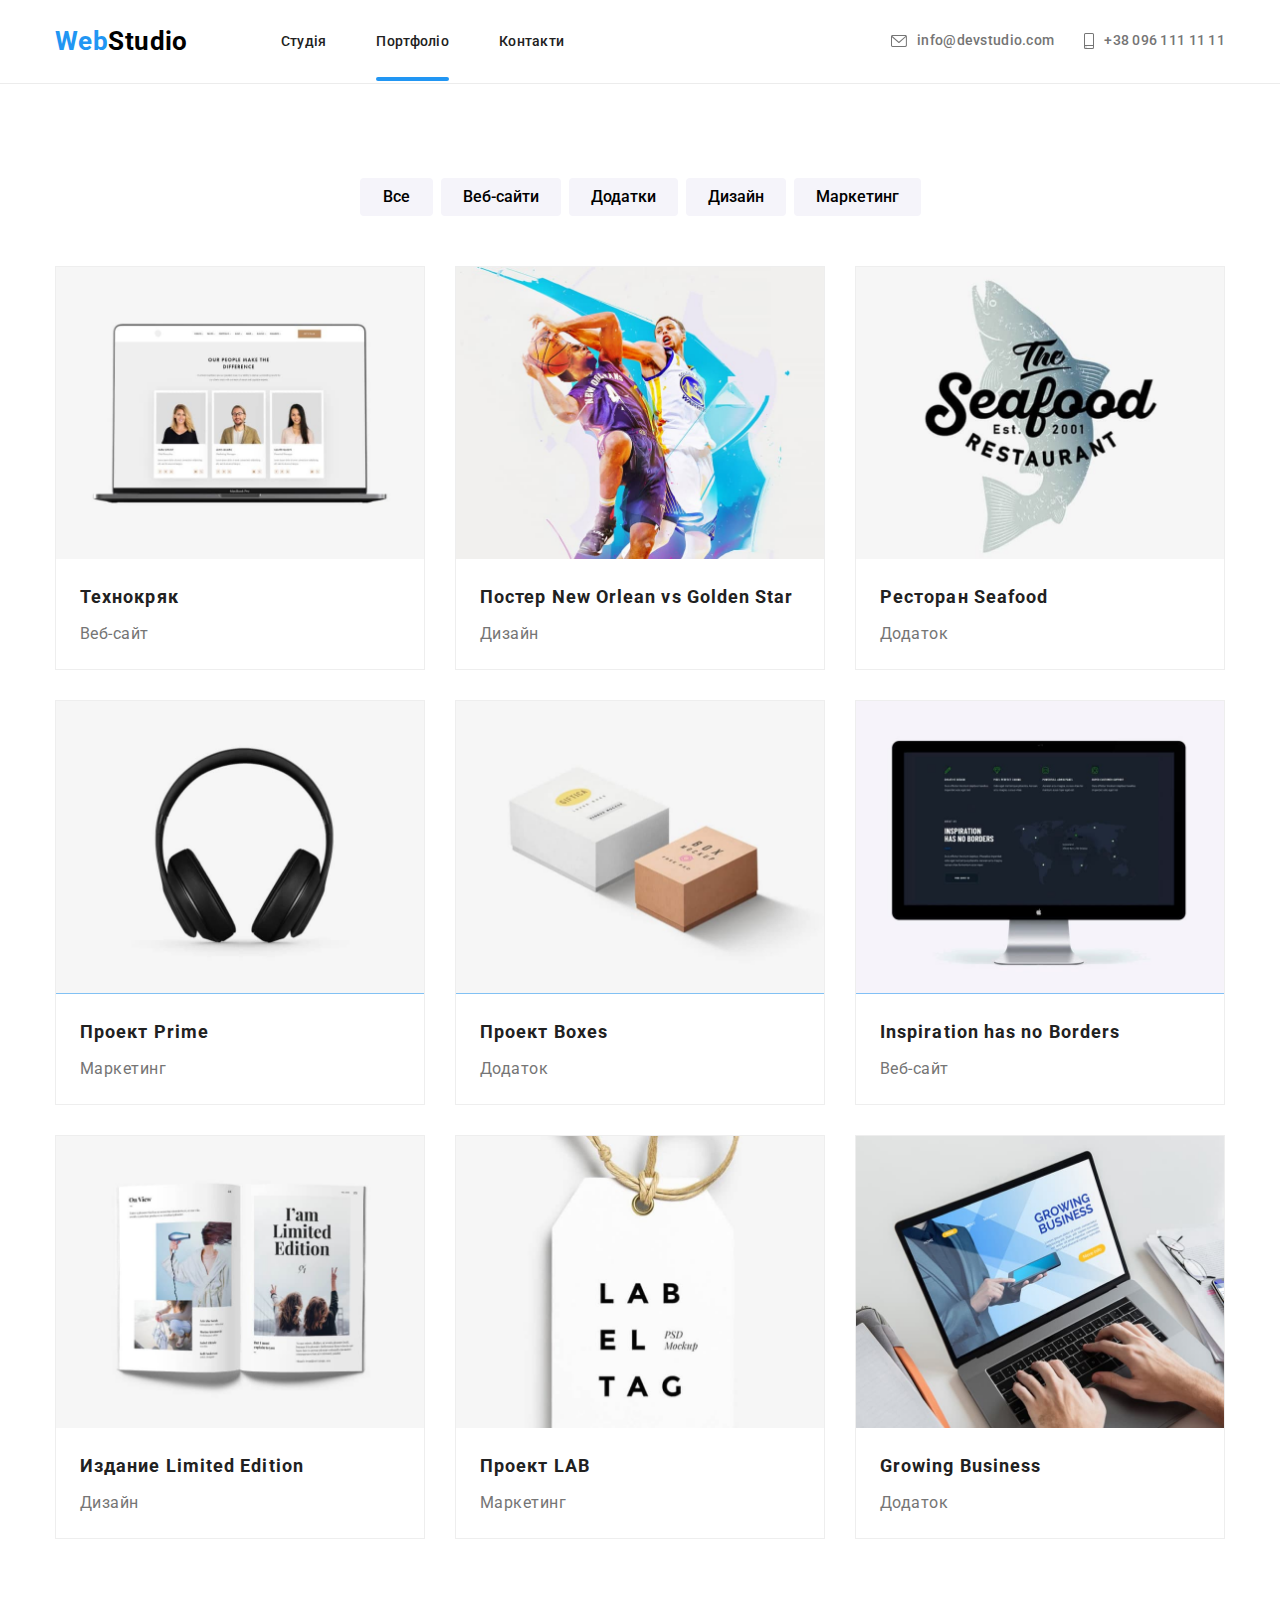
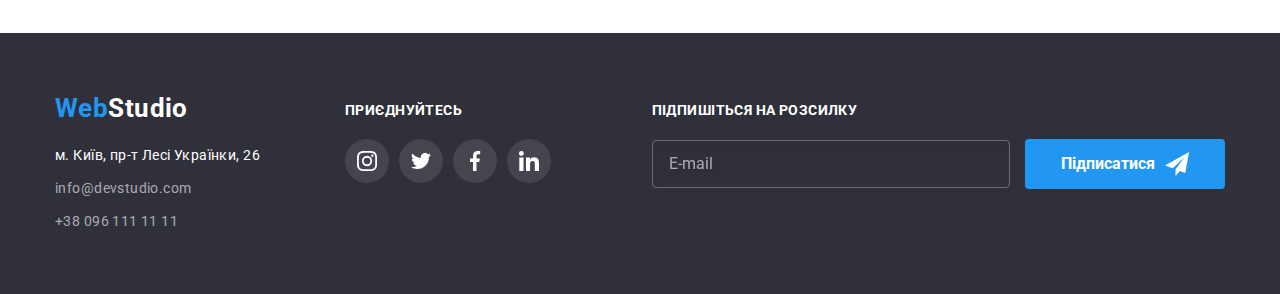
==== commit 8ddde7fb: "1" ====
--- a/portfolio.html
+++ b/portfolio.html
@@ -37,14 +37,14 @@
           <div class="menu-container" id="menu-container" data-menu>
             <ul class="site-navigation">
               <li class="site-navigation__item">
+                <a class="main-navigation__link site-navigation__link" href="./index.html"
+                  >Студія</a
+                >
+              </li>
+              <li class="site-navigation__item">
                 <a
                   class="main-navigation__link site-navigation__link site-navigation__link--active"
-                  href="./index.html"
-                  >Студія</a
-                >
-              </li>
-              <li class="site-navigation__item">
-                <a class="main-navigation__link site-navigation__link" href="./portfolio.html"
+                  href="./portfolio.html"
                   >Портфоліо</a
                 >
               </li>
--- a/css/main.min.css
+++ b/css/main.min.css
@@ -1 +1 @@
-/*! modern-normalize v1.1.0 | MIT License | https://github.com/sindresorhus/modern-normalize */*,::before,::after{box-sizing:border-box}html{line-height:1.15;-webkit-text-size-adjust:100%;-moz-tab-size:4;-o-tab-size:4;tab-size:4}body{margin:0;font-family:system-ui,-apple-system,"Segoe UI",Roboto,Helvetica,Arial,sans-serif,"Apple Color Emoji","Segoe UI Emoji"}hr{height:0;color:inherit}abbr[title]{-webkit-text-decoration:underline dotted;text-decoration:underline dotted}b,strong{font-weight:bolder}code,kbd,samp,pre{font-family:ui-monospace,SFMono-Regular,Consolas,"Liberation Mono",Menlo,monospace;font-size:1em}small{font-size:80%}sub,sup{font-size:75%;line-height:0;position:relative;vertical-align:baseline}sub{bottom:-0.25em}sup{top:-0.5em}table{text-indent:0;border-color:inherit}button,input,optgroup,select,textarea{font-family:inherit;font-size:100%;line-height:1.15;margin:0}button,select{text-transform:none}button,[type=button],[type=reset],[type=submit]{-webkit-appearance:button}::-moz-focus-inner{border-style:none;padding:0}:-moz-focusring{outline:1px dotted ButtonText}:-moz-ui-invalid{box-shadow:none}legend{padding:0}progress{vertical-align:baseline}::-webkit-inner-spin-button,::-webkit-outer-spin-button{height:auto}[type=search]{-webkit-appearance:textfield;outline-offset:-2px}::-webkit-search-decoration{-webkit-appearance:none}::-webkit-file-upload-button{-webkit-appearance:button;font:inherit}summary{display:list-item}body{background-color:#fff;color:#757575;font-family:"Roboto",sans-serif;font-size:14px;letter-spacing:.03em}body .modal-open{overflow:hidden}p,a,ul,h1,h2,h3{margin:0;padding:0}a{text-decoration:none}ul{list-style:none}button{display:inline-block}img{display:block;max-width:100%;height:auto}address{font-style:normal}input,textarea{color:inherit;border:1px solid rgba(33,33,33,.2);border-radius:4px;transition:border 250ms cubic-bezier(0.4, 0, 0.2, 1)}input:focus,textarea:focus{outline:none;border:1px solid #2196f3;border-radius:4px}textarea{resize:none}.container{margin-left:auto;margin-right:auto;padding:0 15px}@media screen and (min-width: 480px){.container{width:480px}}@media screen and (min-width: 768px){.container{width:768px}}@media screen and (min-width: 1200px){.container{width:1200px}}.visually-hidden{position:absolute;width:1px;height:1px;margin:-1px;border:0;padding:0;white-space:nowrap;-webkit-clip-path:inset(100%);clip-path:inset(100%);clip:rect(0 0 0 0);overflow:hidden}.title{margin-bottom:30px;color:#212121;font-weight:700;font-size:28px;line-height:1.18;text-align:center}@media screen and (min-width: 1200px){.title{margin-bottom:50px;font-size:36px;line-height:1.17}}.button{padding:6px 22px;min-width:73px;cursor:pointer;color:#000;background-color:#f5f4fa;font-weight:500;font-size:16px;line-height:1.62;text-align:center;border-radius:4px;border:none;transition:background-color 250ms cubic-bezier(0.4, 0, 0.2, 1),box-shadow 250ms cubic-bezier(0.4, 0, 0.2, 1)}.button:hover,.button:focus{background-color:#2196f3;color:#fff;box-shadow:0px 1px 3px rgba(0,0,0,.12),0px 1px 1px rgba(0,0,0,.14),0px 2px 1px rgba(0,0,0,.2)}.button--primary{padding:10px 32px;min-width:200px;min-height:50px;background-color:#2196f3;color:#fff;font-weight:700;font-size:16px;line-height:1.88;transition:background-color 250ms cubic-bezier(0.4, 0, 0.2, 1),color 250ms cubic-bezier(0.4, 0, 0.2, 1)}.button--primary:hover{background-color:#188ce8}.button--footer{display:inline-flex;justify-content:center;align-items:center}.button--footer__icon{margin-left:10px;fill:#fff}.logo{display:inline-block;padding-top:16px;padding-bottom:16px;font-family:"Roboto",sans-serif;font-weight:700;font-size:24px;line-height:1.17}.logo--is-hide{display:none}@media screen and (min-width: 768px){.logo{padding-top:26px;padding-bottom:26px}}@media screen and (min-width: 1200px){.logo{font-size:26px;line-height:1.19}}.logo__item{color:#2196f3}.logo__item--common{color:#000}.logo__item--footer{color:#fff}.logo>.logo__item{transition:color 250ms cubic-bezier(0.4, 0, 0.2, 1)}.logo:hover>.logo__item{color:rgba(33,150,243,.6)}.logo--footer{padding:0;margin-bottom:20px}.header{position:relative;display:block;border-bottom:1px solid #ececec}@media screen and (min-width: 768px){.header{display:flex}}.header__button{fill:#000}@media screen and (max-width: 767px){.header__button{display:inline-flex;padding:0;margin-left:auto;border:none;background-color:rgba(0,0,0,0)}}@media screen and (min-width: 768px){.header__button{display:none}}.header__button:hover,.header__button:focus{fill:#2196f3}.header__icon--close{display:none}.header__button--is-open .header__icon--close{display:block}.header__button--is-open .header__icon--menu{display:none}.header__button--is-open{margin-top:10px}.menu-container{display:none}@media screen and (max-width: 767px){.menu-container{position:absolute;left:0;top:100%;z-index:60;overflow-y:scroll;padding-left:40px;width:100%;min-height:570px;max-height:796px;background-color:#fff}.menu-container--is-open{display:block}}@media screen and (min-width: 768px){.menu-container{display:flex;width:100%}}.main-navigation{display:flex;align-items:center}@media screen and (max-width: 767px){.main-navigation{justify-content:space-between}.main-navigation__link{font-weight:500;font-size:40px;line-height:1.18;letter-spacing:.02em;color:#000}}@media screen and (min-width: 768px){.main-navigation{min-height:80px}.main-navigation__link{padding:32px 0;font-weight:500;font-size:14px;line-height:1.14;letter-spacing:.02em;color:#212121;transition:color 250ms cubic-bezier(0.4, 0, 0.2, 1)}.main-navigation__link:hover,.main-navigation__link:focus{color:#2196f3}}@media screen and (min-width: 1200px){.main-navigation{min-height:60px}}@media screen and (max-width: 767px){.site-navigation__link--active{color:#2196f3}.site-navigation__item:not(:last-child){margin-bottom:32px}.site-navigation__item:last-child{margin-bottom:302px}}@media screen and (min-width: 768px){.site-navigation{display:flex;align-items:center;margin-left:88px}.site-navigation__item:not(:last-child){margin-right:50px}.site-navigation__link{position:relative}.site-navigation__link--active::after{content:"";position:absolute;left:0;bottom:0;display:block;width:100%;height:4px;background-color:#2196f3;border-radius:2px}}@media screen and (min-width: 1200px){.site-navigation{margin-left:93px}}@media screen and (max-width: 767px){.contact-navigation-mobile__link{font-size:34px;color:#2196f3;margin-bottom:32px}.contact-navigation-mobile__item:not(:last-child){margin-bottom:32px}.contact-navigation-mobile__item:last-child{margin-bottom:64px}.contact-navigation-mobile__item:last-child .contact-navigation-mobile__link{font-size:24px;line-height:1.17;color:#757575}}@media screen and (min-width: 768px){.contact-navigation-mobile{display:none}}.mobile-menu-list{display:none}@media screen and (max-width: 767px){.mobile-menu-list{display:flex;margin-bottom:48px}.mobile-menu-list__item{font-weight:500;font-size:18px;line-height:1.22;letter-spacing:.02em;color:#2196f3}.mobile-menu-list__item:not(:last-child){margin-right:10px}.mobile-menu-list__separator{display:inline-block;color:rgba(33,33,33,.2);margin-left:10px}}.contact-navigation{display:none}@media screen and (min-width: 768px)and (max-width: 1199px){.contact-navigation{flex-direction:column;align-items:flex-start}}@media screen and (min-width: 768px){.contact-navigation{display:flex;margin-left:auto}.contact-navigation__item{fill:#757575}.contact-navigation__item:not(:last-child){margin-bottom:10px}.contact-navigation__link{display:flex;align-items:center;justify-content:center;padding:0;color:#757575}.contact-navigation__icon{margin-right:10px;fill:currentColor}}@media screen and (min-width: 1200px){.contact-navigation__item:not(:last-child){margin-right:30px}}.hero{padding:118px 0;margin-right:auto;margin-left:auto;text-align:center;background-color:#c4c4c4;background-image:linear-gradient(rgba(47, 48, 58, 0.4), rgba(47, 48, 58, 0.4)),url(../images/bgi.jpg);background-repeat:no-repeat;background-position:center;background-size:cover}@media screen and (min-width: 1200px){.hero{padding:200px 0}}@media(min-device-pixel-ratio: 2),(-webkit-min-device-pixel-ratio: 2),(min-resolution: 192dpi),(min-resolution: 2dppx){.hero{background-image:linear-gradient(rgba(47, 48, 58, 0.4), rgba(47, 48, 58, 0.4)),url(../images/bgi@x2.jpg)}}.hero__title{margin-bottom:30px;color:#fff;font-weight:900;font-size:26px;line-height:1.62;letter-spacing:.06em;text-transform:uppercase}@media screen and (min-width: 1200px){.hero__title{font-size:44px;line-height:1.36}}.features{padding-top:60px;padding-bottom:60px}@media screen and (min-width: 1200px){.features{padding-top:94px;padding-bottom:94px}}@media screen and (min-width: 768px){.features-list{display:flex;flex-wrap:wrap}}.features-list__item{max-width:450px}@media screen and (min-width: 768px){.features-list__item{width:calc((100% - 30px)/2)}}@media screen and (min-width: 1200px){.features-list__item{width:calc((100% - 90px)/4)}.features-list__item:not(:last-child){margin-right:30px}}@media screen and (min-width: 480px)and (max-width: 767px){.features-list__item:not(:last-child){margin-bottom:30px}}@media screen and (min-width: 768px)and (max-width: 1199px){.features-list__item:not(:nth-last-child(-n+2)){margin-bottom:30px}.features-list__item:nth-child(odd){margin-right:30px}}.features-list__title{margin-bottom:10px;color:#212121;font-weight:700;font-size:14px;line-height:1.14;text-align:center;text-transform:uppercase}.features-list__caption{margin-top:0;margin-bottom:0px;font-size:14px;line-height:1.71}.features-list__container{display:flex;justify-content:center;align-items:center;margin-bottom:30px;min-height:120px;background-color:#f5f4fa;border-radius:4px}.occupation{padding-bottom:94px}@media screen and (max-width: 1199px){.occupation{display:none}}.occupation-list{display:flex}.occupation-list__thumb{position:relative}.occupation-list__caption{position:absolute;right:0;left:0;bottom:0;display:flex;justify-content:center;align-items:center;margin:0;height:70px;background:rgba(47,48,58,.8);color:#fff;font-weight:700;line-height:1.14;text-align:center;text-transform:uppercase}.occupation-list__item:not(:last-child){margin-right:30px}.social-list{display:flex;justify-content:center}.social-list__item:not(:last-child){margin-right:10px}.social-list__link{display:flex;align-items:center;justify-content:center;width:44px;height:44px;padding:0;border:none;border-radius:50%;fill:#afb1b8;transition:background-color 250ms cubic-bezier(0.4, 0, 0.2, 1)}.social-list__link:hover,.social-list__linl:focus{fill:#fff;background-color:#2196f3}.social-list__item--footer{border-radius:50%;background-color:rgba(255,255,255,.1)}.social-list__item--footer .social-list__link{fill:#fff}.social-list__item--footer .social-list__link:hover,.social-list__item--footer .social-list__linl:focus{background-color:#2196f3}.team{padding-top:60px;padding-bottom:60px;background-color:#f5f4fa}@media screen and (min-width: 1200px){.team{padding-top:94px;padding-bottom:94px}}@media screen and (min-width: 768px){.team-list{display:flex;justify-content:center;flex-wrap:wrap}}.team-list__item{max-width:450px;text-align:center;background-color:#fff;box-shadow:0px 1px 3px rgba(0,0,0,.12),0px 1px 1px rgba(0,0,0,.14),0px 2px 1px rgba(0,0,0,.2);border-radius:0px 0px 4px 4px}@media screen and (min-width: 768px){.team-list__item{width:calc((100% - 30px)/2)}}@media screen and (min-width: 1200px){.team-list__item{width:calc((100% - 90px)/4)}.team-list__item:not(:last-child){margin-right:30px}}@media screen and (min-width: 480px)and (max-width: 767px){.team-list__item:not(:last-child){margin-bottom:30px}}@media screen and (min-width: 768px)and (max-width: 1199px){.team-list__item:not(:nth-last-child(-n+2)){margin-bottom:30px}.team-list__item:nth-child(odd){margin-right:30px}.team-list__item:last-child{margin-right:auto}}.team-list__title{margin-bottom:10px;color:#212121;font-weight:500;font-size:16px;line-height:1.19}.team-list__caption{display:inline-block;margin-bottom:16px;font-size:16px;line-height:1.19}.team-list__holder{text-align:center;padding-top:30px;padding-bottom:24px}@media screen and (min-width: 1200px){.team-list__holder{padding-top:30px;padding-bottom:30px}}.clients{padding-top:60px;padding-bottom:60px}@media screen and (min-width: 1200px){.clients{padding-top:94px;padding-bottom:94px}}.clients-list{display:flex;flex-wrap:wrap}.clients-list__item{min-height:92px;width:calc((100% - 30px)/2);border:1px solid #afb1b8;border-radius:4px}@media screen and (min-width: 768px){.clients-list__item{width:calc((100% - 60px)/3)}}@media screen and (min-width: 1200px){.clients-list__item{width:calc((100% - 150px)/6)}.clients-list__item:not(:last-child){margin-right:30px}}@media screen and (max-width: 767px){.clients-list__item:not(:nth-last-child(-n+2)){margin-bottom:30px}.clients-list__item:nth-last-child(even){margin-right:30px}}@media screen and (min-width: 768px)and (max-width: 1199px){.clients-list__item:not(:nth-last-child(-n+3)){margin-bottom:30px}.clients-list__item:not(:nth-child(3n)){margin-right:30px}}.clients-list__link{display:flex;justify-content:center;align-items:center;width:100%;height:100%;fill:#afb1b8;transition:border-color 250ms cubic-bezier(0.4, 0, 0.2, 1),fill 250ms cubic-bezier(0.4, 0, 0.2, 1)}.clients-list__item:hover,.clients-list__item:focus,.clients-list__item:hover .clients-list__icon,.clients-list__item:focus .clients-list__icon{outline:none;fill:#2196f3;border-color:#2196f3}.footer{padding-top:60px;padding-bottom:60px;background-color:#2f303a}.footer__title{display:block;margin-bottom:20px;color:#fff;text-transform:uppercase;font-weight:700;font-size:14px;line-height:1.14}@media screen and (min-width: 768px){.container--footer{display:flex;flex-wrap:wrap;justify-content:space-around}}@media screen and (max-width: 1199px){.container--footer{text-align:center}}@media screen and (max-width: 1199px){.address,.join{margin-bottom:60px}}.address{font-size:14px;line-height:1.71}@media screen and (min-width: 1200px){.address{margin-right:85px}}.address__text{margin-bottom:8px;color:#fff}@media screen and (min-width: 1200px){.address__text{margin-bottom:9px}}.address__link{display:block;color:rgba(255,255,255,.6);transition:color 250ms cubic-bezier(0.4, 0, 0.2, 1)}.address__link:not(:last-child){margin-bottom:8px}@media screen and (min-width: 1200px){.address__link:not(:last-child){margin-bottom:9px}}.address__link:hover,.address__link:focus{color:rgba(33,150,243,.6)}@media screen and (min-width: 768px){.join{padding-top:10px}}@media screen and (max-width: 479px){.mailing{max-width:450px}}@media screen and (min-width: 480px)and (max-width: 1199px){.mailing{min-width:450px}}@media screen and (min-width: 1200px){.mailing{margin-left:auto;padding-top:10px;min-width:570px}}.mailing__input{padding:15px 0 15px 16px;min-width:100%;color:#fff;background-color:inherit;border:1px solid rgba(255,255,255,.3);filter:drop-shadow(0px 4px 4px rgba(0, 0, 0, 0.15));border-radius:4px;transition:border 250ms cubic-bezier(0.4, 0, 0.2, 1)}@media screen and (max-width: 1199px){.mailing__input{margin-bottom:20px}}@media screen and (min-width: 1200px){.mailing__input{margin-right:12px;min-width:358px}}.mailing__input::-moz-placeholder{font-weight:400;font-size:16px;line-height:1.25;color:rgba(255,255,255,.6)}.mailing__input:-ms-input-placeholder{font-weight:400;font-size:16px;line-height:1.25;color:rgba(255,255,255,.6)}.mailing__input::placeholder{font-weight:400;font-size:16px;line-height:1.25;color:rgba(255,255,255,.6)}.portfolio{padding-top:60px;padding-bottom:60px}@media screen and (min-width: 1200px){.portfolio{padding-top:94px;padding-bottom:94px}}.filter-list{display:flex}@media screen and (max-width: 767px){.filter-list{flex-wrap:wrap;margin-bottom:40px}.filter-list__item:not(:nth-last-child(-n+2)){margin-bottom:15px}}@media screen and (min-width: 768px){.filter-list{justify-content:center;margin-bottom:30px}}@media screen and (min-width: 1200px){.filter-list{margin-bottom:50px}}.filter-list__item:not(:last-child){margin-right:8px}@media screen and (min-width: 768px){.portfolio-list{display:flex;justify-content:center;flex-wrap:wrap}}.portfolio-list__item{max-width:450px;border:1px solid #eee;transition:box-shadow 250ms cubic-bezier(0.4, 0, 0.2, 1)}@media screen and (min-width: 768px){.portfolio-list__item{width:calc((100% - 30px)/2)}}@media screen and (min-width: 1200px){.portfolio-list__item{width:calc((100% - 60px)/3)}.portfolio-list__item:not(:nth-child(3n)){margin-right:30px}.portfolio-list__item:not(:nth-last-child(-n+3)){margin-bottom:30px}}@media screen and (min-width: 480px)and (max-width: 767px){.portfolio-list__item:not(:last-child){margin-bottom:30px}}@media screen and (min-width: 768px)and (max-width: 1199px){.portfolio-list__item:not(:nth-last-child(1)){margin-bottom:30px}.portfolio-list__item:nth-child(odd){margin-right:30px}.portfolio-list__item:last-child{margin-right:auto}}.portfolio-list__item:hover,.portfolio-list__item:focus{box-shadow:0px 1px 3px rgba(0,0,0,.12),0px 1px 1px rgba(0,0,0,.14),0px 2px 1px rgba(0,0,0,.2)}.portfolio-list__caption{padding:20px 24px}.portfolio-list__title{margin-bottom:4px;color:#212121;font-size:18px;line-height:2;letter-spacing:.06em}.portfolio-list__theme{color:#757575;font-size:16px;line-height:1.88;letter-spacing:.03em}.portfolio-list__link{position:relative}.portfolio-list__thumb{position:relative;overflow:hidden}.portfolio-list__overlay{position:absolute;top:0;left:0;width:100%;height:100%;background-color:rgba(33,150,243,.9);transform:translateY(100%);transition:transform 250ms cubic-bezier(0.4, 0, 0.2, 1)}.portfolio-list__link:hover .portfolio-list__overlay,.portfolio-list__link:focus .portfolio-list__overlay{transform:translateY(0)}.portfolio-list__text{position:absolute;top:50%;left:50%;display:flex;justify-content:center;align-items:center;width:322px;height:100%;font-size:18px;line-height:1.56;color:#fff;transform:translate(-50%, -50%)}.backdrop{position:fixed;top:0;left:0;width:100%;height:100%;background-color:rgba(0,0,0,.2);z-index:5;opacity:1;transition:opacity 250ms cubic-bezier(0.4, 0, 0.2, 1)}.backdrop--is-hidden{opacity:0;pointer-events:none}.modal{position:absolute;top:50%;left:50%;transform:translate(-50%, -50%);padding-bottom:40px;max-height:609px;max-width:450px;height:100%;width:100%;overflow-y:auto;opacity:1;background-color:#fff;box-shadow:0px 1px 3px rgba(0,0,0,.12),0px 1px 1px rgba(0,0,0,.14),0px 2px 1px rgba(0,0,0,.2);border-radius:4px}@media screen and (min-width: 1200px){.modal{max-height:581px;max-width:528px}}.modal__conteiner{display:flex;justify-content:flex-end}.modal__button{display:flex;align-items:center;width:30px;height:30px;margin:8px;background-color:#fff;border:1px solid rgba(0,0,0,.1);border-radius:50%}.modal__button :hover,.modal__button :focus{fill:#2196f3}.form{display:flex;flex-direction:column;margin:0 40px}.form__title{margin-bottom:12px;font-weight:700;font-size:20px;line-height:1.15;text-align:center;color:#212121}.form__item{position:relative;display:flex;flex-direction:column}.form__item:not(:nth-last-child(-n+3)){margin-bottom:10px}.form__item:nth-last-child(3){margin-bottom:20px}.form__item:nth-last-child(2){margin-bottom:30px}.form__item:nth-last-child(1){margin:0 auto}.form__input{padding-left:42px;width:100%;height:40px}.form__container{position:relative}.form__icon{position:absolute;left:12px;top:0;transform:translateY(60%);transition:fill 250ms cubic-bezier(0.4, 0, 0.2, 1)}.form__input:focus+.form__icon{fill:#2196f3}.form__label{margin-bottom:4px;font-size:12px;line-height:1.17;letter-spacing:.01em}.form__textarea{min-height:120px;padding:12px 16px}.form__textarea::-moz-placeholder{font-size:14px;line-height:1.14;color:rgba(117,117,117,.5)}.form__textarea:-ms-input-placeholder{font-size:14px;line-height:1.14;color:rgba(117,117,117,.5)}.form__textarea::placeholder{font-size:14px;line-height:1.14;color:rgba(117,117,117,.5)}.form__item--checkbox{display:flex;flex-direction:row;justify-content:center;align-items:center}.form__label--checkbox{display:inline-block;margin-left:8px;margin-bottom:0;letter-spacing:.03em}@media screen and (min-width: 1200px){.form__label--checkbox{font-size:14px;line-height:1.71}}.form__link{-webkit-text-decoration-line:underline;text-decoration-line:underline;color:#2196f3}.form__checkbox{-webkit-appearance:none;-moz-appearance:none;appearance:none;position:absolute}.form__icon--checkbox{display:inline-block;width:16px;height:15px;background-color:inherit;border:2px solid #212121;border-radius:2px;transition:border-color 250ms cubic-bezier(0.4, 0, 0.2, 1),background-color 250ms cubic-bezier(0.4, 0, 0.2, 1)}.form__checkbox:checked+.form__icon--checkbox{background-color:#2196f3;background-image:url(../images/icon-check.svg);background-size:contain;background-origin:border-box;border-color:rgba(0,0,0,0)}/*# sourceMappingURL=main.min.css.map */+/*! modern-normalize v1.1.0 | MIT License | https://github.com/sindresorhus/modern-normalize */*,::before,::after{box-sizing:border-box}html{line-height:1.15;-webkit-text-size-adjust:100%;-moz-tab-size:4;-o-tab-size:4;tab-size:4}body{margin:0;font-family:system-ui,-apple-system,"Segoe UI",Roboto,Helvetica,Arial,sans-serif,"Apple Color Emoji","Segoe UI Emoji"}hr{height:0;color:inherit}abbr[title]{-webkit-text-decoration:underline dotted;text-decoration:underline dotted}b,strong{font-weight:bolder}code,kbd,samp,pre{font-family:ui-monospace,SFMono-Regular,Consolas,"Liberation Mono",Menlo,monospace;font-size:1em}small{font-size:80%}sub,sup{font-size:75%;line-height:0;position:relative;vertical-align:baseline}sub{bottom:-0.25em}sup{top:-0.5em}table{text-indent:0;border-color:inherit}button,input,optgroup,select,textarea{font-family:inherit;font-size:100%;line-height:1.15;margin:0}button,select{text-transform:none}button,[type=button],[type=reset],[type=submit]{-webkit-appearance:button}::-moz-focus-inner{border-style:none;padding:0}:-moz-focusring{outline:1px dotted ButtonText}:-moz-ui-invalid{box-shadow:none}legend{padding:0}progress{vertical-align:baseline}::-webkit-inner-spin-button,::-webkit-outer-spin-button{height:auto}[type=search]{-webkit-appearance:textfield;outline-offset:-2px}::-webkit-search-decoration{-webkit-appearance:none}::-webkit-file-upload-button{-webkit-appearance:button;font:inherit}summary{display:list-item}body{background-color:#fff;color:#757575;font-family:"Roboto",sans-serif;font-size:14px;letter-spacing:.03em}body .modal-open{overflow:hidden}p,a,ul,h1,h2,h3{margin:0;padding:0}a{text-decoration:none}ul{list-style:none}button{display:inline-block}img{display:block;max-width:100%;height:auto}address{font-style:normal}input,textarea{color:inherit;border:1px solid rgba(33,33,33,.2);border-radius:4px;transition:border 250ms cubic-bezier(0.4, 0, 0.2, 1)}input:focus,textarea:focus{outline:none;border:1px solid #2196f3;border-radius:4px}textarea{resize:none}.container{margin-left:auto;margin-right:auto;padding:0 15px}@media screen and (min-width: 480px){.container{width:480px}}@media screen and (min-width: 768px){.container{width:768px}}@media screen and (min-width: 1200px){.container{width:1200px}}.visually-hidden{position:absolute;width:1px;height:1px;margin:-1px;border:0;padding:0;white-space:nowrap;-webkit-clip-path:inset(100%);clip-path:inset(100%);clip:rect(0 0 0 0);overflow:hidden}.title{margin-bottom:30px;color:#212121;font-weight:700;font-size:28px;line-height:1.18;text-align:center}@media screen and (min-width: 1200px){.title{margin-bottom:50px;font-size:36px;line-height:1.17}}.button{padding:6px 22px;min-width:73px;cursor:pointer;color:#000;background-color:#f5f4fa;font-weight:500;font-size:16px;line-height:1.62;text-align:center;border-radius:4px;border:none;transition:background-color 250ms cubic-bezier(0.4, 0, 0.2, 1),box-shadow 250ms cubic-bezier(0.4, 0, 0.2, 1)}.button:hover,.button:focus{background-color:#2196f3;color:#fff;box-shadow:0px 1px 3px rgba(0,0,0,.12),0px 1px 1px rgba(0,0,0,.14),0px 2px 1px rgba(0,0,0,.2)}.button--primary{padding:10px 32px;min-width:200px;min-height:50px;background-color:#2196f3;color:#fff;font-weight:700;font-size:16px;line-height:1.88;transition:background-color 250ms cubic-bezier(0.4, 0, 0.2, 1),color 250ms cubic-bezier(0.4, 0, 0.2, 1)}.button--primary:hover{background-color:#188ce8}.button--footer{display:inline-flex;justify-content:center;align-items:center}.button--footer__icon{margin-left:10px;fill:#fff}.logo{display:inline-block;padding-top:16px;padding-bottom:16px;font-family:"Roboto",sans-serif;font-weight:700;font-size:24px;line-height:1.17}.logo--is-hide{display:none}@media screen and (min-width: 768px){.logo{padding-top:26px;padding-bottom:26px}}@media screen and (min-width: 1200px){.logo{font-size:26px;line-height:1.19}}.logo__item{color:#2196f3}.logo__item--common{color:#000}.logo__item--footer{color:#fff}.logo>.logo__item{transition:color 250ms cubic-bezier(0.4, 0, 0.2, 1)}.logo:hover>.logo__item{color:rgba(33,150,243,.6)}.logo--footer{padding:0;margin-bottom:20px}.header{position:relative;display:block;border-bottom:1px solid #ececec}@media screen and (min-width: 768px){.header{display:flex}}.header__button{fill:#000}@media screen and (max-width: 767px){.header__button{display:inline-flex;padding:0;margin-left:auto;border:none;background-color:rgba(0,0,0,0)}}@media screen and (min-width: 768px){.header__button{display:none}}.header__button:hover,.header__button:focus{fill:#2196f3}.header__icon--close{display:none}.header__button--is-open .header__icon--close{display:block}.header__button--is-open .header__icon--menu{display:none}.header__button--is-open{margin-top:10px}.menu-container{display:none}@media screen and (max-width: 767px){.menu-container{position:absolute;left:0;top:100%;z-index:60;overflow-y:scroll;padding-left:40px;width:100%;min-height:570px;max-height:796px;background-color:#fff}.menu-container--is-open{display:block}}@media screen and (min-width: 768px){.menu-container{display:flex;width:100%}}.main-navigation{display:flex;align-items:center}@media screen and (max-width: 767px){.main-navigation{justify-content:space-between}.main-navigation__link{font-weight:500;font-size:40px;line-height:1.18;letter-spacing:.02em;color:#000}}@media screen and (min-width: 768px){.main-navigation{min-height:80px}.main-navigation__link{padding:32px 0;font-weight:500;font-size:14px;line-height:1.14;letter-spacing:.02em;color:#212121;transition:color 250ms cubic-bezier(0.4, 0, 0.2, 1)}.main-navigation__link:hover,.main-navigation__link:focus{color:#2196f3}}@media screen and (min-width: 1200px){.main-navigation{min-height:60px}}@media screen and (max-width: 767px){.site-navigation__link--active{color:#2196f3}.site-navigation__item:not(:last-child){margin-bottom:32px}.site-navigation__item:last-child{margin-bottom:302px}}@media screen and (min-width: 768px){.site-navigation{display:flex;align-items:center;margin-left:88px}.site-navigation__item:not(:last-child){margin-right:50px}.site-navigation__link{position:relative}.site-navigation__link--active::after{content:"";position:absolute;left:0;bottom:0;display:block;width:100%;height:4px;background-color:#2196f3;border-radius:2px}}@media screen and (min-width: 1200px){.site-navigation{margin-left:93px}}@media screen and (max-width: 767px){.contact-navigation-mobile__link{font-size:34px;color:#2196f3;margin-bottom:32px}.contact-navigation-mobile__item:not(:last-child){margin-bottom:32px}.contact-navigation-mobile__item:last-child{margin-bottom:64px}.contact-navigation-mobile__item:last-child .contact-navigation-mobile__link{font-size:24px;line-height:1.17;color:#757575}}@media screen and (min-width: 768px){.contact-navigation-mobile{display:none}}.mobile-menu-list{display:none}@media screen and (max-width: 767px){.mobile-menu-list{display:flex;margin-bottom:48px}.mobile-menu-list__item{font-weight:500;font-size:18px;line-height:1.22;letter-spacing:.02em;color:#2196f3}.mobile-menu-list__item:not(:last-child){margin-right:10px}.mobile-menu-list__separator{display:inline-block;color:rgba(33,33,33,.2);margin-left:10px}}.contact-navigation{display:none}@media screen and (min-width: 768px)and (max-width: 1199px){.contact-navigation{flex-direction:column;align-items:flex-start}.contact-navigation__item:not(:last-child){margin-bottom:10px}}@media screen and (min-width: 768px){.contact-navigation{display:flex;margin-left:auto}.contact-navigation__item{fill:#757575}.contact-navigation__link{display:flex;align-items:center;justify-content:center;padding:0;color:#757575}.contact-navigation__icon{margin-right:10px;fill:currentColor}}@media screen and (min-width: 1200px){.contact-navigation__item:not(:last-child){margin-right:30px}}.hero{padding:118px 0;margin-right:auto;margin-left:auto;text-align:center;background-color:#c4c4c4;background-image:linear-gradient(rgba(47, 48, 58, 0.4), rgba(47, 48, 58, 0.4)),url(../images/bgi.jpg);background-repeat:no-repeat;background-position:center;background-size:cover}@media screen and (min-width: 1200px){.hero{padding:200px 0}}@media(min-device-pixel-ratio: 2),(-webkit-min-device-pixel-ratio: 2),(min-resolution: 192dpi),(min-resolution: 2dppx){.hero{background-image:linear-gradient(rgba(47, 48, 58, 0.4), rgba(47, 48, 58, 0.4)),url(../images/bgi@x2.jpg)}}.hero__title{margin-bottom:30px;color:#fff;font-weight:900;font-size:26px;line-height:1.62;letter-spacing:.06em;text-transform:uppercase}@media screen and (min-width: 1200px){.hero__title{font-size:44px;line-height:1.36}}.features{padding-top:60px;padding-bottom:60px}@media screen and (min-width: 1200px){.features{padding-top:94px;padding-bottom:94px}}@media screen and (min-width: 768px){.features-list{display:flex;flex-wrap:wrap}}.features-list__item{max-width:450px}@media screen and (min-width: 768px){.features-list__item{width:calc((100% - 30px)/2)}}@media screen and (min-width: 1200px){.features-list__item{width:calc((100% - 90px)/4)}.features-list__item:not(:last-child){margin-right:30px}}@media screen and (min-width: 480px)and (max-width: 767px){.features-list__item:not(:last-child){margin-bottom:30px}}@media screen and (min-width: 768px)and (max-width: 1199px){.features-list__item:not(:nth-last-child(-n+2)){margin-bottom:30px}.features-list__item:nth-child(odd){margin-right:30px}}.features-list__title{margin-bottom:10px;color:#212121;font-weight:700;font-size:14px;line-height:1.14;text-align:center;text-transform:uppercase}.features-list__caption{margin-top:0;margin-bottom:0px;font-size:14px;line-height:1.71}.features-list__container{display:flex;justify-content:center;align-items:center;margin-bottom:30px;min-height:120px;background-color:#f5f4fa;border-radius:4px}.occupation{padding-bottom:94px}@media screen and (max-width: 1199px){.occupation{display:none}}.occupation-list{display:flex}.occupation-list__thumb{position:relative}.occupation-list__caption{position:absolute;right:0;left:0;bottom:0;display:flex;justify-content:center;align-items:center;margin:0;height:70px;background:rgba(47,48,58,.8);color:#fff;font-weight:700;line-height:1.14;text-align:center;text-transform:uppercase}.occupation-list__item:not(:last-child){margin-right:30px}.social-list{display:flex;justify-content:center}.social-list__item:not(:last-child){margin-right:10px}.social-list__link{display:flex;align-items:center;justify-content:center;width:44px;height:44px;padding:0;border:none;border-radius:50%;fill:#afb1b8;transition:background-color 250ms cubic-bezier(0.4, 0, 0.2, 1)}.social-list__link:hover,.social-list__linl:focus{fill:#fff;background-color:#2196f3}.social-list__item--footer{border-radius:50%;background-color:rgba(255,255,255,.1)}.social-list__item--footer .social-list__link{fill:#fff}.social-list__item--footer .social-list__link:hover,.social-list__item--footer .social-list__linl:focus{background-color:#2196f3}.team{padding-top:60px;padding-bottom:60px;background-color:#f5f4fa}@media screen and (min-width: 1200px){.team{padding-top:94px;padding-bottom:94px}}@media screen and (min-width: 768px){.team-list{display:flex;justify-content:center;flex-wrap:wrap}}.team-list__item{max-width:450px;text-align:center;background-color:#fff;box-shadow:0px 1px 3px rgba(0,0,0,.12),0px 1px 1px rgba(0,0,0,.14),0px 2px 1px rgba(0,0,0,.2);border-radius:0px 0px 4px 4px}@media screen and (min-width: 768px){.team-list__item{width:calc((100% - 30px)/2)}}@media screen and (min-width: 1200px){.team-list__item{width:calc((100% - 90px)/4)}.team-list__item:not(:last-child){margin-right:30px}}@media screen and (min-width: 480px)and (max-width: 767px){.team-list__item:not(:last-child){margin-bottom:30px}}@media screen and (min-width: 768px)and (max-width: 1199px){.team-list__item:not(:nth-last-child(-n+2)){margin-bottom:30px}.team-list__item:nth-child(odd){margin-right:30px}.team-list__item:last-child{margin-right:auto}}.team-list__title{margin-bottom:10px;color:#212121;font-weight:500;font-size:16px;line-height:1.19}.team-list__caption{display:inline-block;margin-bottom:16px;font-size:16px;line-height:1.19}.team-list__holder{text-align:center;padding-top:30px;padding-bottom:24px}@media screen and (min-width: 1200px){.team-list__holder{padding-top:30px;padding-bottom:30px}}.clients{padding-top:60px;padding-bottom:60px}@media screen and (min-width: 1200px){.clients{padding-top:94px;padding-bottom:94px}}.clients-list{display:flex;flex-wrap:wrap}.clients-list__item{min-height:92px;width:calc((100% - 30px)/2);border:1px solid #afb1b8;border-radius:4px}@media screen and (min-width: 768px){.clients-list__item{width:calc((100% - 60px)/3)}}@media screen and (min-width: 1200px){.clients-list__item{width:calc((100% - 150px)/6)}.clients-list__item:not(:last-child){margin-right:30px}}@media screen and (max-width: 767px){.clients-list__item:not(:nth-last-child(-n+2)){margin-bottom:30px}.clients-list__item:nth-last-child(even){margin-right:30px}}@media screen and (min-width: 768px)and (max-width: 1199px){.clients-list__item:not(:nth-last-child(-n+3)){margin-bottom:30px}.clients-list__item:not(:nth-child(3n)){margin-right:30px}}.clients-list__link{display:flex;justify-content:center;align-items:center;width:100%;height:100%;fill:#afb1b8;transition:border-color 250ms cubic-bezier(0.4, 0, 0.2, 1),fill 250ms cubic-bezier(0.4, 0, 0.2, 1)}.clients-list__item:hover,.clients-list__item:focus,.clients-list__item:hover .clients-list__icon,.clients-list__item:focus .clients-list__icon{outline:none;fill:#2196f3;border-color:#2196f3}.footer{padding-top:60px;padding-bottom:60px;background-color:#2f303a}.footer__title{display:block;margin-bottom:20px;color:#fff;text-transform:uppercase;font-weight:700;font-size:14px;line-height:1.14}@media screen and (min-width: 768px){.container--footer{display:flex;flex-wrap:wrap;justify-content:space-around}}@media screen and (max-width: 1199px){.container--footer{text-align:center}}@media screen and (max-width: 1199px){.address,.join{margin-bottom:60px}}.address{font-size:14px;line-height:1.71}@media screen and (min-width: 1200px){.address{margin-right:85px}}.address__text{margin-bottom:8px;color:#fff}@media screen and (min-width: 1200px){.address__text{margin-bottom:9px}}.address__link{display:block;color:rgba(255,255,255,.6);transition:color 250ms cubic-bezier(0.4, 0, 0.2, 1)}.address__link:not(:last-child){margin-bottom:8px}@media screen and (min-width: 1200px){.address__link:not(:last-child){margin-bottom:9px}}.address__link:hover,.address__link:focus{color:rgba(33,150,243,.6)}@media screen and (min-width: 768px){.join{padding-top:10px}}@media screen and (max-width: 479px){.mailing{max-width:450px}}@media screen and (min-width: 480px)and (max-width: 1199px){.mailing{min-width:450px}}@media screen and (min-width: 1200px){.mailing{margin-left:auto;padding-top:10px;min-width:570px}}.mailing__input{padding:15px 0 15px 16px;min-width:100%;color:#fff;background-color:inherit;border:1px solid rgba(255,255,255,.3);filter:drop-shadow(0px 4px 4px rgba(0, 0, 0, 0.15));border-radius:4px;transition:border 250ms cubic-bezier(0.4, 0, 0.2, 1)}@media screen and (max-width: 1199px){.mailing__input{margin-bottom:20px}}@media screen and (min-width: 1200px){.mailing__input{margin-right:12px;min-width:358px}}.mailing__input::-moz-placeholder{font-weight:400;font-size:16px;line-height:1.25;color:rgba(255,255,255,.6)}.mailing__input:-ms-input-placeholder{font-weight:400;font-size:16px;line-height:1.25;color:rgba(255,255,255,.6)}.mailing__input::placeholder{font-weight:400;font-size:16px;line-height:1.25;color:rgba(255,255,255,.6)}.portfolio{padding-top:60px;padding-bottom:60px}@media screen and (min-width: 1200px){.portfolio{padding-top:94px;padding-bottom:94px}}.filter-list{display:flex}@media screen and (max-width: 767px){.filter-list{flex-wrap:wrap;margin-bottom:40px}.filter-list__item:not(:nth-last-child(-n+2)){margin-bottom:15px}}@media screen and (min-width: 768px){.filter-list{justify-content:center;margin-bottom:30px}}@media screen and (min-width: 1200px){.filter-list{margin-bottom:50px}}.filter-list__item:not(:last-child){margin-right:8px}@media screen and (min-width: 768px){.portfolio-list{display:flex;justify-content:center;flex-wrap:wrap}}.portfolio-list__item{max-width:450px;border:1px solid #eee;transition:box-shadow 250ms cubic-bezier(0.4, 0, 0.2, 1)}@media screen and (min-width: 768px){.portfolio-list__item{width:calc((100% - 30px)/2)}}@media screen and (min-width: 1200px){.portfolio-list__item{width:calc((100% - 60px)/3)}.portfolio-list__item:not(:nth-child(3n)){margin-right:30px}.portfolio-list__item:not(:nth-last-child(-n+3)){margin-bottom:30px}}@media screen and (min-width: 480px)and (max-width: 767px){.portfolio-list__item:not(:last-child){margin-bottom:30px}}@media screen and (min-width: 768px)and (max-width: 1199px){.portfolio-list__item:not(:nth-last-child(1)){margin-bottom:30px}.portfolio-list__item:nth-child(odd){margin-right:30px}.portfolio-list__item:last-child{margin-right:auto}}.portfolio-list__item:hover,.portfolio-list__item:focus{box-shadow:0px 1px 3px rgba(0,0,0,.12),0px 1px 1px rgba(0,0,0,.14),0px 2px 1px rgba(0,0,0,.2)}.portfolio-list__caption{padding:20px 24px}.portfolio-list__title{margin-bottom:4px;color:#212121;font-size:18px;line-height:2;letter-spacing:.06em}.portfolio-list__theme{color:#757575;font-size:16px;line-height:1.88;letter-spacing:.03em}.portfolio-list__link{position:relative}.portfolio-list__thumb{position:relative;overflow:hidden}.portfolio-list__overlay{position:absolute;top:0;left:0;width:100%;height:100%;background-color:rgba(33,150,243,.9);transform:translateY(100%);transition:transform 250ms cubic-bezier(0.4, 0, 0.2, 1)}.portfolio-list__link:hover .portfolio-list__overlay,.portfolio-list__link:focus .portfolio-list__overlay{transform:translateY(0)}.portfolio-list__text{position:absolute;top:50%;left:50%;display:flex;justify-content:center;align-items:center;width:322px;height:100%;font-size:18px;line-height:1.56;color:#fff;transform:translate(-50%, -50%)}.backdrop{position:fixed;top:0;left:0;width:100%;height:100%;background-color:rgba(0,0,0,.2);z-index:5;opacity:1;transition:opacity 250ms cubic-bezier(0.4, 0, 0.2, 1)}.backdrop--is-hidden{opacity:0;pointer-events:none}.modal{position:absolute;top:50%;left:50%;transform:translate(-50%, -50%);padding-bottom:40px;max-height:609px;max-width:450px;height:100%;width:100%;overflow-y:auto;opacity:1;background-color:#fff;box-shadow:0px 1px 3px rgba(0,0,0,.12),0px 1px 1px rgba(0,0,0,.14),0px 2px 1px rgba(0,0,0,.2);border-radius:4px}@media screen and (min-width: 1200px){.modal{max-height:581px;max-width:528px}}.modal__conteiner{display:flex;justify-content:flex-end}.modal__button{display:flex;align-items:center;width:30px;height:30px;margin:8px;background-color:#fff;border:1px solid rgba(0,0,0,.1);border-radius:50%}.modal__button :hover,.modal__button :focus{fill:#2196f3}.form{display:flex;flex-direction:column;margin:0 40px}.form__title{margin-bottom:12px;font-weight:700;font-size:20px;line-height:1.15;text-align:center;color:#212121}.form__item{position:relative;display:flex;flex-direction:column}.form__item:not(:nth-last-child(-n+3)){margin-bottom:10px}.form__item:nth-last-child(3){margin-bottom:20px}.form__item:nth-last-child(2){margin-bottom:30px}.form__item:nth-last-child(1){margin:0 auto}.form__input{padding:12px 12px 12px 42px;width:100%;height:40px}.form__container{position:relative}.form__icon{position:absolute;left:12px;top:0;transform:translateY(60%);transition:fill 250ms cubic-bezier(0.4, 0, 0.2, 1)}.form__input:focus+.form__icon{fill:#2196f3}.form__label{margin-bottom:4px;font-size:12px;line-height:1.17;letter-spacing:.01em}.form__textarea{min-height:120px;padding:12px 16px}.form__textarea::-moz-placeholder{font-size:14px;line-height:1.14;color:rgba(117,117,117,.5)}.form__textarea:-ms-input-placeholder{font-size:14px;line-height:1.14;color:rgba(117,117,117,.5)}.form__textarea::placeholder{font-size:14px;line-height:1.14;color:rgba(117,117,117,.5)}.form__item--checkbox{display:flex;flex-direction:row;justify-content:center;align-items:center}.form__label--checkbox{display:inline-block;margin-left:8px;margin-bottom:0;letter-spacing:.03em}@media screen and (min-width: 1200px){.form__label--checkbox{font-size:14px;line-height:1.71}}.form__link{-webkit-text-decoration-line:underline;text-decoration-line:underline;color:#2196f3}.form__checkbox{-webkit-appearance:none;-moz-appearance:none;appearance:none;position:absolute}.form__icon--checkbox{display:inline-block;width:16px;height:15px;background-color:inherit;border:2px solid #212121;border-radius:2px;transition:border-color 250ms cubic-bezier(0.4, 0, 0.2, 1),background-color 250ms cubic-bezier(0.4, 0, 0.2, 1)}.form__checkbox:checked+.form__icon--checkbox{background-color:#2196f3;background-image:url(../images/icon-check.svg);background-size:contain;background-origin:border-box;border-color:rgba(0,0,0,0)}/*# sourceMappingURL=main.min.css.map */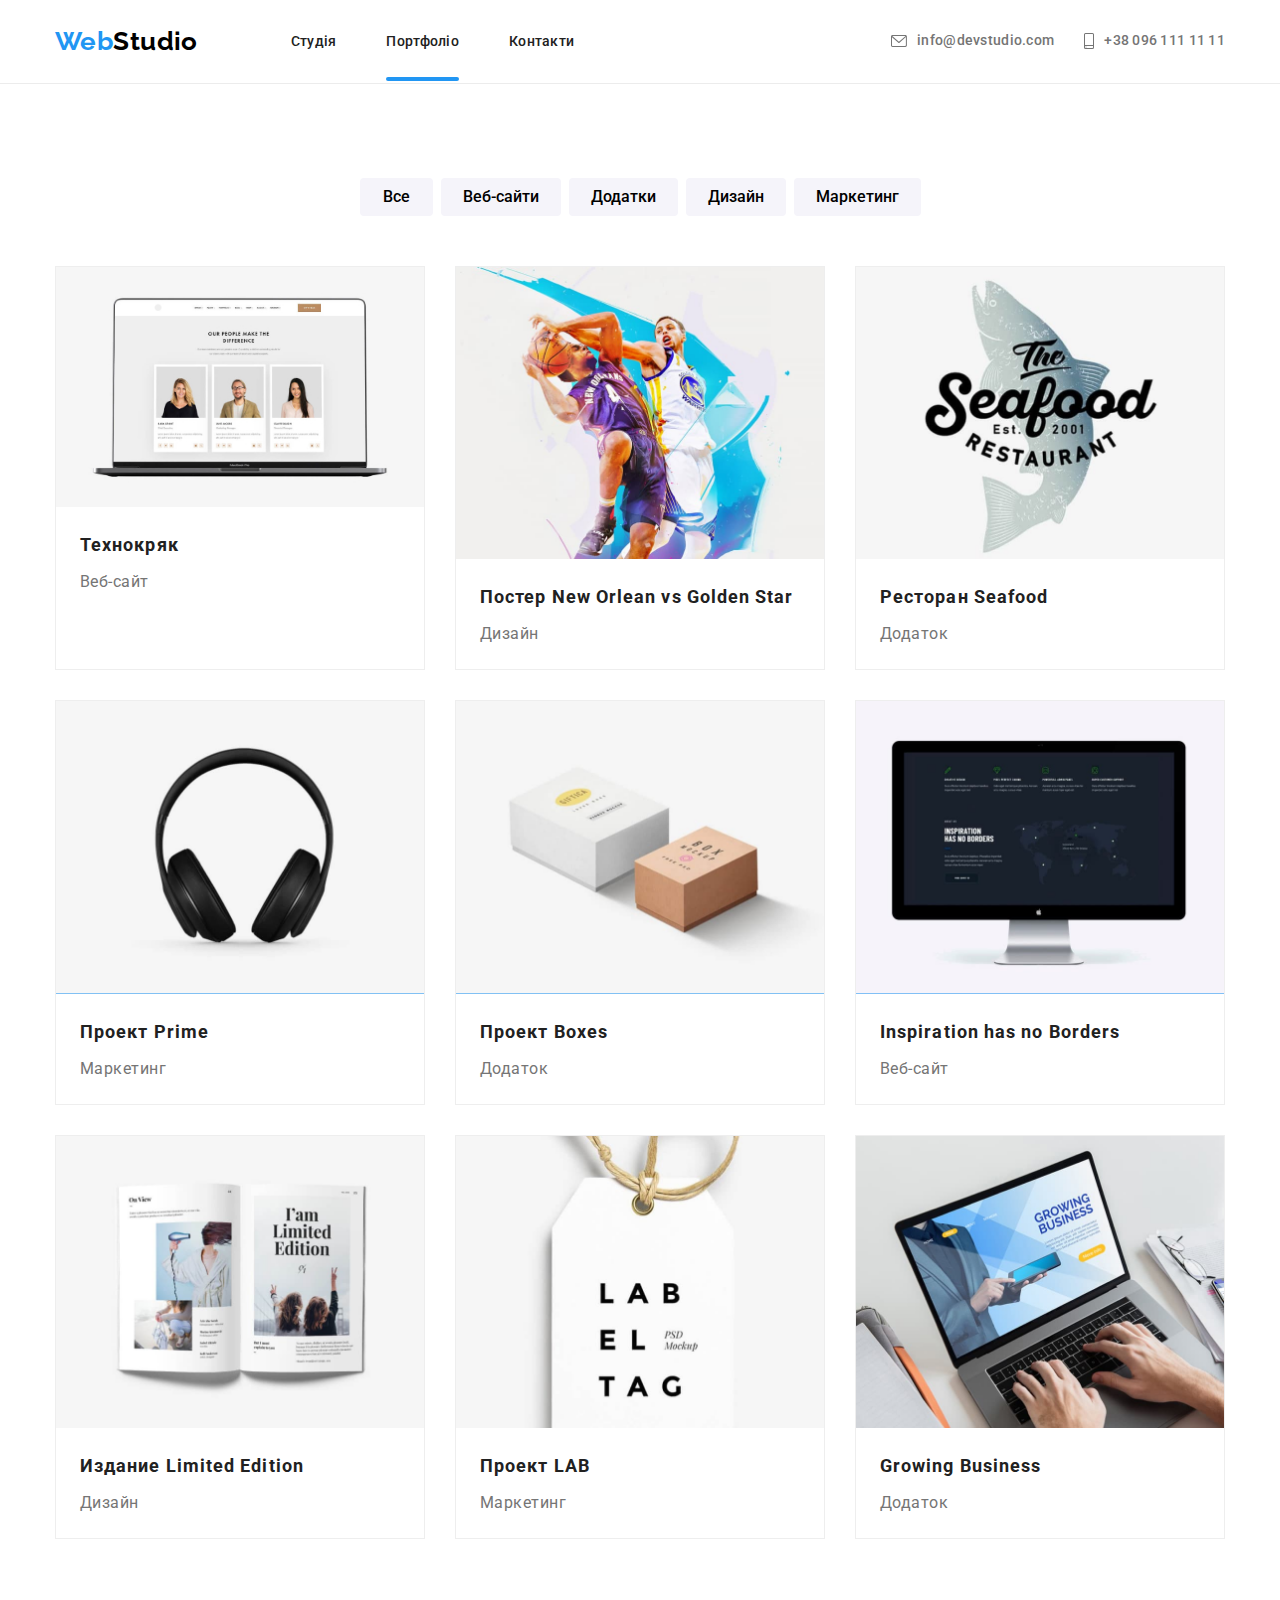
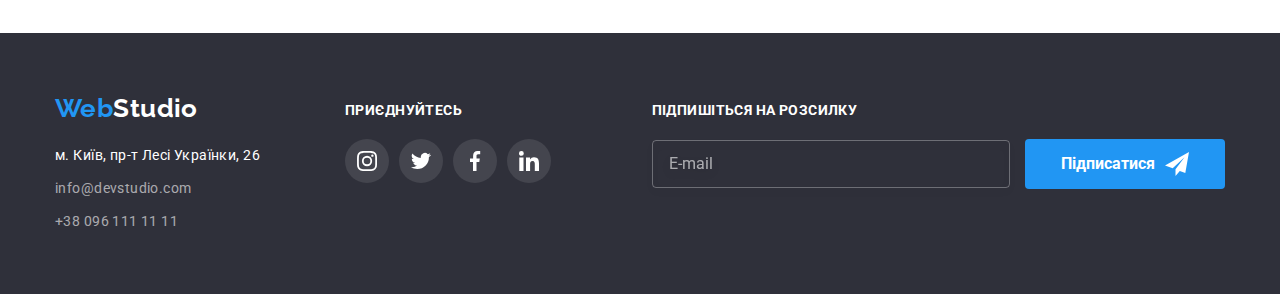
==== commit b07dea5c: "img responsive ()" ====
--- a/portfolio.html
+++ b/portfolio.html
@@ -138,11 +138,24 @@
         <li class="portfolio-list__item">
           <a class="portfolio-list__link" href="">
             <div class="portfolio-list__thumb">
-              <img
+              <!-- <img
                 srcset="./images/technokryak.jpg 320w, ./images/technokryak@2x.jpg 640w"
                 src="./images/technokryak.jpg"
                 alt="Веб-сайт"
                 sizes="(min-width: 1600px) 15vw, (min-width: 1200px) 33vw, (min-width: 768px) 50vw, 100vw"
+              /> -->
+              <!-- sizes="(min-width: 1600px) 15vw, (min-width: 1200px) 30vw, (min-width: 768px) 46vw, 100vw" -->
+              <img
+                srcset="
+                  ./images/technokryak-354.jpg 354w,
+                  ./images/technokryak-370.jpg 370w,
+                  ./images/technokryak-450.jpg 450w
+                "
+                src="./images/technokryak-354.jpg"
+                alt="Веб-сайт"
+                sizes="((max-width: 1200px) and (min-width: 768px)) 30vw, 
+                ((max-width: 767px) and (min-width: 481px)) 30vw, 
+                ((max-width: 480px) 100vw"
               />
               <div class="portfolio-list__overlay">
                 <div class="portfolio-list__text">
--- a/css/main.min.css
+++ b/css/main.min.css
@@ -1 +1 @@
-/*! modern-normalize v1.1.0 | MIT License | https://github.com/sindresorhus/modern-normalize */*,::before,::after{box-sizing:border-box}html{line-height:1.15;-webkit-text-size-adjust:100%;-moz-tab-size:4;-o-tab-size:4;tab-size:4}body{margin:0;font-family:system-ui,-apple-system,"Segoe UI",Roboto,Helvetica,Arial,sans-serif,"Apple Color Emoji","Segoe UI Emoji"}hr{height:0;color:inherit}abbr[title]{-webkit-text-decoration:underline dotted;text-decoration:underline dotted}b,strong{font-weight:bolder}code,kbd,samp,pre{font-family:ui-monospace,SFMono-Regular,Consolas,"Liberation Mono",Menlo,monospace;font-size:1em}small{font-size:80%}sub,sup{font-size:75%;line-height:0;position:relative;vertical-align:baseline}sub{bottom:-0.25em}sup{top:-0.5em}table{text-indent:0;border-color:inherit}button,input,optgroup,select,textarea{font-family:inherit;font-size:100%;line-height:1.15;margin:0}button,select{text-transform:none}button,[type=button],[type=reset],[type=submit]{-webkit-appearance:button}::-moz-focus-inner{border-style:none;padding:0}:-moz-focusring{outline:1px dotted ButtonText}:-moz-ui-invalid{box-shadow:none}legend{padding:0}progress{vertical-align:baseline}::-webkit-inner-spin-button,::-webkit-outer-spin-button{height:auto}[type=search]{-webkit-appearance:textfield;outline-offset:-2px}::-webkit-search-decoration{-webkit-appearance:none}::-webkit-file-upload-button{-webkit-appearance:button;font:inherit}summary{display:list-item}body{background-color:#fff;color:#757575;font-family:"Roboto",sans-serif;font-size:14px;letter-spacing:.03em}body .modal-open{overflow:hidden}p,a,ul,h1,h2,h3{margin:0;padding:0}a{text-decoration:none}ul{list-style:none}button{display:inline-block}img{display:block;max-width:100%;height:auto}address{font-style:normal}input,textarea{color:inherit;border:1px solid rgba(33,33,33,.2);border-radius:4px;transition:border 250ms cubic-bezier(0.4, 0, 0.2, 1)}input:focus,textarea:focus{outline:none;border:1px solid #2196f3;border-radius:4px}textarea{resize:none}.container{margin-left:auto;margin-right:auto;padding:0 15px}@media screen and (min-width: 480px){.container{width:480px}}@media screen and (min-width: 768px){.container{width:768px}}@media screen and (min-width: 1200px){.container{width:1200px}}.visually-hidden{position:absolute;width:1px;height:1px;margin:-1px;border:0;padding:0;white-space:nowrap;-webkit-clip-path:inset(100%);clip-path:inset(100%);clip:rect(0 0 0 0);overflow:hidden}.title{margin-bottom:30px;color:#212121;font-weight:700;font-size:28px;line-height:1.18;text-align:center}@media screen and (min-width: 1200px){.title{margin-bottom:50px;font-size:36px;line-height:1.17}}.button{padding:6px 22px;min-width:73px;cursor:pointer;color:#000;background-color:#f5f4fa;font-weight:500;font-size:16px;line-height:1.62;text-align:center;border-radius:4px;border:none;transition:background-color 250ms cubic-bezier(0.4, 0, 0.2, 1),box-shadow 250ms cubic-bezier(0.4, 0, 0.2, 1)}.button:hover,.button:focus{background-color:#2196f3;color:#fff;box-shadow:0px 1px 3px rgba(0,0,0,.12),0px 1px 1px rgba(0,0,0,.14),0px 2px 1px rgba(0,0,0,.2)}.button--primary{padding:10px 32px;min-width:200px;min-height:50px;background-color:#2196f3;color:#fff;font-weight:700;font-size:16px;line-height:1.88;transition:background-color 250ms cubic-bezier(0.4, 0, 0.2, 1),color 250ms cubic-bezier(0.4, 0, 0.2, 1)}.button--primary:hover{background-color:#188ce8}.button--footer{display:inline-flex;justify-content:center;align-items:center}.button--footer__icon{margin-left:10px;fill:#fff}.logo{display:inline-block;padding-top:16px;padding-bottom:16px;font-family:"Roboto",sans-serif;font-weight:700;font-size:24px;line-height:1.17}.logo--is-hide{display:none}@media screen and (min-width: 768px){.logo{padding-top:26px;padding-bottom:26px}}@media screen and (min-width: 1200px){.logo{font-size:26px;line-height:1.19}}.logo__item{color:#2196f3}.logo__item--common{color:#000}.logo__item--footer{color:#fff}.logo>.logo__item{transition:color 250ms cubic-bezier(0.4, 0, 0.2, 1)}.logo:hover>.logo__item{color:rgba(33,150,243,.6)}.logo--footer{padding:0;margin-bottom:20px}.header{position:relative;display:block;border-bottom:1px solid #ececec}@media screen and (min-width: 768px){.header{display:flex}}.header__button{fill:#000}@media screen and (max-width: 767px){.header__button{display:inline-flex;padding:0;margin-left:auto;border:none;background-color:rgba(0,0,0,0)}}@media screen and (min-width: 768px){.header__button{display:none}}.header__button:hover,.header__button:focus{fill:#2196f3}.header__icon--close{display:none}.header__button--is-open .header__icon--close{display:block}.header__button--is-open .header__icon--menu{display:none}.header__button--is-open{margin-top:10px}.menu-container{display:none}@media screen and (max-width: 767px){.menu-container{position:absolute;left:0;top:100%;z-index:60;overflow-y:scroll;padding-left:40px;width:100%;min-height:570px;max-height:796px;background-color:#fff}.menu-container--is-open{display:block}}@media screen and (min-width: 768px){.menu-container{display:flex;width:100%}}.main-navigation{display:flex;align-items:center}@media screen and (max-width: 767px){.main-navigation{justify-content:space-between}.main-navigation__link{font-weight:500;font-size:40px;line-height:1.18;letter-spacing:.02em;color:#000}}@media screen and (min-width: 768px){.main-navigation{min-height:80px}.main-navigation__link{padding:32px 0;font-weight:500;font-size:14px;line-height:1.14;letter-spacing:.02em;color:#212121;transition:color 250ms cubic-bezier(0.4, 0, 0.2, 1)}.main-navigation__link:hover,.main-navigation__link:focus{color:#2196f3}}@media screen and (min-width: 1200px){.main-navigation{min-height:60px}}@media screen and (max-width: 767px){.site-navigation__link--active{color:#2196f3}.site-navigation__item:not(:last-child){margin-bottom:32px}.site-navigation__item:last-child{margin-bottom:302px}}@media screen and (min-width: 768px){.site-navigation{display:flex;align-items:center;margin-left:88px}.site-navigation__item:not(:last-child){margin-right:50px}.site-navigation__link{position:relative}.site-navigation__link--active::after{content:"";position:absolute;left:0;bottom:0;display:block;width:100%;height:4px;background-color:#2196f3;border-radius:2px}}@media screen and (min-width: 1200px){.site-navigation{margin-left:93px}}@media screen and (max-width: 767px){.contact-navigation-mobile__link{font-size:34px;color:#2196f3;margin-bottom:32px}.contact-navigation-mobile__item:not(:last-child){margin-bottom:32px}.contact-navigation-mobile__item:last-child{margin-bottom:64px}.contact-navigation-mobile__item:last-child .contact-navigation-mobile__link{font-size:24px;line-height:1.17;color:#757575}}@media screen and (min-width: 768px){.contact-navigation-mobile{display:none}}.mobile-menu-list{display:none}@media screen and (max-width: 767px){.mobile-menu-list{display:flex;margin-bottom:48px}.mobile-menu-list__item{font-weight:500;font-size:18px;line-height:1.22;letter-spacing:.02em;color:#2196f3}.mobile-menu-list__item:not(:last-child){margin-right:10px}.mobile-menu-list__separator{display:inline-block;color:rgba(33,33,33,.2);margin-left:10px}}.contact-navigation{display:none}@media screen and (min-width: 768px)and (max-width: 1199px){.contact-navigation{flex-direction:column;align-items:flex-start}.contact-navigation__item:not(:last-child){margin-bottom:10px}}@media screen and (min-width: 768px){.contact-navigation{display:flex;margin-left:auto}.contact-navigation__item{fill:#757575}.contact-navigation__link{display:flex;align-items:center;justify-content:center;padding:0;color:#757575}.contact-navigation__icon{margin-right:10px;fill:currentColor}}@media screen and (min-width: 1200px){.contact-navigation__item:not(:last-child){margin-right:30px}}.hero{padding:118px 0;margin-right:auto;margin-left:auto;text-align:center;background-color:#c4c4c4;background-image:linear-gradient(rgba(47, 48, 58, 0.4), rgba(47, 48, 58, 0.4)),url(../images/bgi.jpg);background-repeat:no-repeat;background-position:center;background-size:cover}@media screen and (min-width: 1200px){.hero{padding:200px 0}}@media(min-device-pixel-ratio: 2),(-webkit-min-device-pixel-ratio: 2),(min-resolution: 192dpi),(min-resolution: 2dppx){.hero{background-image:linear-gradient(rgba(47, 48, 58, 0.4), rgba(47, 48, 58, 0.4)),url(../images/bgi@x2.jpg)}}.hero__title{margin-bottom:30px;color:#fff;font-weight:900;font-size:26px;line-height:1.62;letter-spacing:.06em;text-transform:uppercase}@media screen and (min-width: 1200px){.hero__title{font-size:44px;line-height:1.36}}.features{padding-top:60px;padding-bottom:60px}@media screen and (min-width: 1200px){.features{padding-top:94px;padding-bottom:94px}}@media screen and (min-width: 768px){.features-list{display:flex;flex-wrap:wrap}}.features-list__item{max-width:450px}@media screen and (min-width: 768px){.features-list__item{width:calc((100% - 30px)/2)}}@media screen and (min-width: 1200px){.features-list__item{width:calc((100% - 90px)/4)}.features-list__item:not(:last-child){margin-right:30px}}@media screen and (min-width: 480px)and (max-width: 767px){.features-list__item:not(:last-child){margin-bottom:30px}}@media screen and (min-width: 768px)and (max-width: 1199px){.features-list__item:not(:nth-last-child(-n+2)){margin-bottom:30px}.features-list__item:nth-child(odd){margin-right:30px}}.features-list__title{margin-bottom:10px;color:#212121;font-weight:700;font-size:14px;line-height:1.14;text-align:center;text-transform:uppercase}.features-list__caption{margin-top:0;margin-bottom:0px;font-size:14px;line-height:1.71}.features-list__container{display:flex;justify-content:center;align-items:center;margin-bottom:30px;min-height:120px;background-color:#f5f4fa;border-radius:4px}.occupation{padding-bottom:94px}@media screen and (max-width: 1199px){.occupation{display:none}}.occupation-list{display:flex}.occupation-list__thumb{position:relative}.occupation-list__caption{position:absolute;right:0;left:0;bottom:0;display:flex;justify-content:center;align-items:center;margin:0;height:70px;background:rgba(47,48,58,.8);color:#fff;font-weight:700;line-height:1.14;text-align:center;text-transform:uppercase}.occupation-list__item:not(:last-child){margin-right:30px}.social-list{display:flex;justify-content:center}.social-list__item:not(:last-child){margin-right:10px}.social-list__link{display:flex;align-items:center;justify-content:center;width:44px;height:44px;padding:0;border:none;border-radius:50%;fill:#afb1b8;transition:background-color 250ms cubic-bezier(0.4, 0, 0.2, 1)}.social-list__link:hover,.social-list__linl:focus{fill:#fff;background-color:#2196f3}.social-list__item--footer{border-radius:50%;background-color:rgba(255,255,255,.1)}.social-list__item--footer .social-list__link{fill:#fff}.social-list__item--footer .social-list__link:hover,.social-list__item--footer .social-list__linl:focus{background-color:#2196f3}.team{padding-top:60px;padding-bottom:60px;background-color:#f5f4fa}@media screen and (min-width: 1200px){.team{padding-top:94px;padding-bottom:94px}}@media screen and (min-width: 768px){.team-list{display:flex;justify-content:center;flex-wrap:wrap}}.team-list__item{max-width:450px;text-align:center;background-color:#fff;box-shadow:0px 1px 3px rgba(0,0,0,.12),0px 1px 1px rgba(0,0,0,.14),0px 2px 1px rgba(0,0,0,.2);border-radius:0px 0px 4px 4px}@media screen and (min-width: 768px){.team-list__item{width:calc((100% - 30px)/2)}}@media screen and (min-width: 1200px){.team-list__item{width:calc((100% - 90px)/4)}.team-list__item:not(:last-child){margin-right:30px}}@media screen and (min-width: 480px)and (max-width: 767px){.team-list__item:not(:last-child){margin-bottom:30px}}@media screen and (min-width: 768px)and (max-width: 1199px){.team-list__item:not(:nth-last-child(-n+2)){margin-bottom:30px}.team-list__item:nth-child(odd){margin-right:30px}.team-list__item:last-child{margin-right:auto}}.team-list__title{margin-bottom:10px;color:#212121;font-weight:500;font-size:16px;line-height:1.19}.team-list__caption{display:inline-block;margin-bottom:16px;font-size:16px;line-height:1.19}.team-list__holder{text-align:center;padding-top:30px;padding-bottom:24px}@media screen and (min-width: 1200px){.team-list__holder{padding-top:30px;padding-bottom:30px}}.clients{padding-top:60px;padding-bottom:60px}@media screen and (min-width: 1200px){.clients{padding-top:94px;padding-bottom:94px}}.clients-list{display:flex;flex-wrap:wrap}.clients-list__item{min-height:92px;width:calc((100% - 30px)/2);border:1px solid #afb1b8;border-radius:4px}@media screen and (min-width: 768px){.clients-list__item{width:calc((100% - 60px)/3)}}@media screen and (min-width: 1200px){.clients-list__item{width:calc((100% - 150px)/6)}.clients-list__item:not(:last-child){margin-right:30px}}@media screen and (max-width: 767px){.clients-list__item:not(:nth-last-child(-n+2)){margin-bottom:30px}.clients-list__item:nth-last-child(even){margin-right:30px}}@media screen and (min-width: 768px)and (max-width: 1199px){.clients-list__item:not(:nth-last-child(-n+3)){margin-bottom:30px}.clients-list__item:not(:nth-child(3n)){margin-right:30px}}.clients-list__link{display:flex;justify-content:center;align-items:center;width:100%;height:100%;fill:#afb1b8;transition:border-color 250ms cubic-bezier(0.4, 0, 0.2, 1),fill 250ms cubic-bezier(0.4, 0, 0.2, 1)}.clients-list__item:hover,.clients-list__item:focus,.clients-list__item:hover .clients-list__icon,.clients-list__item:focus .clients-list__icon{outline:none;fill:#2196f3;border-color:#2196f3}.footer{padding-top:60px;padding-bottom:60px;background-color:#2f303a}.footer__title{display:block;margin-bottom:20px;color:#fff;text-transform:uppercase;font-weight:700;font-size:14px;line-height:1.14}@media screen and (min-width: 768px){.container--footer{display:flex;flex-wrap:wrap;justify-content:space-around}}@media screen and (max-width: 1199px){.container--footer{text-align:center}}@media screen and (max-width: 1199px){.address,.join{margin-bottom:60px}}.address{font-size:14px;line-height:1.71}@media screen and (min-width: 1200px){.address{margin-right:85px}}.address__text{margin-bottom:8px;color:#fff}@media screen and (min-width: 1200px){.address__text{margin-bottom:9px}}.address__link{display:block;color:rgba(255,255,255,.6);transition:color 250ms cubic-bezier(0.4, 0, 0.2, 1)}.address__link:not(:last-child){margin-bottom:8px}@media screen and (min-width: 1200px){.address__link:not(:last-child){margin-bottom:9px}}.address__link:hover,.address__link:focus{color:rgba(33,150,243,.6)}@media screen and (min-width: 768px){.join{padding-top:10px}}@media screen and (max-width: 479px){.mailing{max-width:450px}}@media screen and (min-width: 480px)and (max-width: 1199px){.mailing{min-width:450px}}@media screen and (min-width: 1200px){.mailing{margin-left:auto;padding-top:10px;min-width:570px}}.mailing__input{padding:15px 0 15px 16px;min-width:100%;color:#fff;background-color:inherit;border:1px solid rgba(255,255,255,.3);filter:drop-shadow(0px 4px 4px rgba(0, 0, 0, 0.15));border-radius:4px;transition:border 250ms cubic-bezier(0.4, 0, 0.2, 1)}@media screen and (max-width: 1199px){.mailing__input{margin-bottom:20px}}@media screen and (min-width: 1200px){.mailing__input{margin-right:12px;min-width:358px}}.mailing__input::-moz-placeholder{font-weight:400;font-size:16px;line-height:1.25;color:rgba(255,255,255,.6)}.mailing__input:-ms-input-placeholder{font-weight:400;font-size:16px;line-height:1.25;color:rgba(255,255,255,.6)}.mailing__input::placeholder{font-weight:400;font-size:16px;line-height:1.25;color:rgba(255,255,255,.6)}.portfolio{padding-top:60px;padding-bottom:60px}@media screen and (min-width: 1200px){.portfolio{padding-top:94px;padding-bottom:94px}}.filter-list{display:flex}@media screen and (max-width: 767px){.filter-list{flex-wrap:wrap;margin-bottom:40px}.filter-list__item:not(:nth-last-child(-n+2)){margin-bottom:15px}}@media screen and (min-width: 768px){.filter-list{justify-content:center;margin-bottom:30px}}@media screen and (min-width: 1200px){.filter-list{margin-bottom:50px}}.filter-list__item:not(:last-child){margin-right:8px}@media screen and (min-width: 768px){.portfolio-list{display:flex;justify-content:center;flex-wrap:wrap}}.portfolio-list__item{max-width:450px;border:1px solid #eee;transition:box-shadow 250ms cubic-bezier(0.4, 0, 0.2, 1)}@media screen and (min-width: 768px){.portfolio-list__item{width:calc((100% - 30px)/2)}}@media screen and (min-width: 1200px){.portfolio-list__item{width:calc((100% - 60px)/3)}.portfolio-list__item:not(:nth-child(3n)){margin-right:30px}.portfolio-list__item:not(:nth-last-child(-n+3)){margin-bottom:30px}}@media screen and (min-width: 480px)and (max-width: 767px){.portfolio-list__item:not(:last-child){margin-bottom:30px}}@media screen and (min-width: 768px)and (max-width: 1199px){.portfolio-list__item:not(:nth-last-child(1)){margin-bottom:30px}.portfolio-list__item:nth-child(odd){margin-right:30px}.portfolio-list__item:last-child{margin-right:auto}}.portfolio-list__item:hover,.portfolio-list__item:focus{box-shadow:0px 1px 3px rgba(0,0,0,.12),0px 1px 1px rgba(0,0,0,.14),0px 2px 1px rgba(0,0,0,.2)}.portfolio-list__caption{padding:20px 24px}.portfolio-list__title{margin-bottom:4px;color:#212121;font-size:18px;line-height:2;letter-spacing:.06em}.portfolio-list__theme{color:#757575;font-size:16px;line-height:1.88;letter-spacing:.03em}.portfolio-list__link{position:relative}.portfolio-list__thumb{position:relative;overflow:hidden}.portfolio-list__overlay{position:absolute;top:0;left:0;width:100%;height:100%;background-color:rgba(33,150,243,.9);transform:translateY(100%);transition:transform 250ms cubic-bezier(0.4, 0, 0.2, 1)}.portfolio-list__link:hover .portfolio-list__overlay,.portfolio-list__link:focus .portfolio-list__overlay{transform:translateY(0)}.portfolio-list__text{position:absolute;top:50%;left:50%;display:flex;justify-content:center;align-items:center;width:322px;height:100%;font-size:18px;line-height:1.56;color:#fff;transform:translate(-50%, -50%)}.backdrop{position:fixed;top:0;left:0;width:100%;height:100%;background-color:rgba(0,0,0,.2);z-index:5;opacity:1;transition:opacity 250ms cubic-bezier(0.4, 0, 0.2, 1)}.backdrop--is-hidden{opacity:0;pointer-events:none}.modal{position:absolute;top:50%;left:50%;transform:translate(-50%, -50%);padding-bottom:40px;max-height:609px;max-width:450px;height:100%;width:100%;overflow-y:auto;opacity:1;background-color:#fff;box-shadow:0px 1px 3px rgba(0,0,0,.12),0px 1px 1px rgba(0,0,0,.14),0px 2px 1px rgba(0,0,0,.2);border-radius:4px}@media screen and (min-width: 1200px){.modal{max-height:581px;max-width:528px}}.modal__conteiner{display:flex;justify-content:flex-end}.modal__button{display:flex;align-items:center;width:30px;height:30px;margin:8px;background-color:#fff;border:1px solid rgba(0,0,0,.1);border-radius:50%}.modal__button :hover,.modal__button :focus{fill:#2196f3}.form{display:flex;flex-direction:column;margin:0 40px}.form__title{margin-bottom:12px;font-weight:700;font-size:20px;line-height:1.15;text-align:center;color:#212121}.form__item{position:relative;display:flex;flex-direction:column}.form__item:not(:nth-last-child(-n+3)){margin-bottom:10px}.form__item:nth-last-child(3){margin-bottom:20px}.form__item:nth-last-child(2){margin-bottom:30px}.form__item:nth-last-child(1){margin:0 auto}.form__input{padding:12px 12px 12px 42px;width:100%;height:40px}.form__container{position:relative}.form__icon{position:absolute;left:12px;top:0;transform:translateY(60%);transition:fill 250ms cubic-bezier(0.4, 0, 0.2, 1)}.form__input:focus+.form__icon{fill:#2196f3}.form__label{margin-bottom:4px;font-size:12px;line-height:1.17;letter-spacing:.01em}.form__textarea{min-height:120px;padding:12px 16px}.form__textarea::-moz-placeholder{font-size:14px;line-height:1.14;color:rgba(117,117,117,.5)}.form__textarea:-ms-input-placeholder{font-size:14px;line-height:1.14;color:rgba(117,117,117,.5)}.form__textarea::placeholder{font-size:14px;line-height:1.14;color:rgba(117,117,117,.5)}.form__item--checkbox{display:flex;flex-direction:row;justify-content:center;align-items:center}.form__label--checkbox{display:inline-block;margin-left:8px;margin-bottom:0;letter-spacing:.03em}@media screen and (min-width: 1200px){.form__label--checkbox{font-size:14px;line-height:1.71}}.form__link{-webkit-text-decoration-line:underline;text-decoration-line:underline;color:#2196f3}.form__checkbox{-webkit-appearance:none;-moz-appearance:none;appearance:none;position:absolute}.form__icon--checkbox{display:inline-block;width:16px;height:15px;background-color:inherit;border:2px solid #212121;border-radius:2px;transition:border-color 250ms cubic-bezier(0.4, 0, 0.2, 1),background-color 250ms cubic-bezier(0.4, 0, 0.2, 1)}.form__checkbox:checked+.form__icon--checkbox{background-color:#2196f3;background-image:url(../images/icon-check.svg);background-size:contain;background-origin:border-box;border-color:rgba(0,0,0,0)}/*# sourceMappingURL=main.min.css.map */+/*! modern-normalize v1.1.0 | MIT License | https://github.com/sindresorhus/modern-normalize */*,::before,::after{box-sizing:border-box}html{line-height:1.15;-webkit-text-size-adjust:100%;-moz-tab-size:4;-o-tab-size:4;tab-size:4}body{margin:0;font-family:system-ui,-apple-system,"Segoe UI",Roboto,Helvetica,Arial,sans-serif,"Apple Color Emoji","Segoe UI Emoji"}hr{height:0;color:inherit}abbr[title]{-webkit-text-decoration:underline dotted;text-decoration:underline dotted}b,strong{font-weight:bolder}code,kbd,samp,pre{font-family:ui-monospace,SFMono-Regular,Consolas,"Liberation Mono",Menlo,monospace;font-size:1em}small{font-size:80%}sub,sup{font-size:75%;line-height:0;position:relative;vertical-align:baseline}sub{bottom:-0.25em}sup{top:-0.5em}table{text-indent:0;border-color:inherit}button,input,optgroup,select,textarea{font-family:inherit;font-size:100%;line-height:1.15;margin:0}button,select{text-transform:none}button,[type=button],[type=reset],[type=submit]{-webkit-appearance:button}::-moz-focus-inner{border-style:none;padding:0}:-moz-focusring{outline:1px dotted ButtonText}:-moz-ui-invalid{box-shadow:none}legend{padding:0}progress{vertical-align:baseline}::-webkit-inner-spin-button,::-webkit-outer-spin-button{height:auto}[type=search]{-webkit-appearance:textfield;outline-offset:-2px}::-webkit-search-decoration{-webkit-appearance:none}::-webkit-file-upload-button{-webkit-appearance:button;font:inherit}summary{display:list-item}body{background-color:#fff;color:#757575;font-family:"Roboto",sans-serif;font-size:14px;letter-spacing:.03em}body .modal-open{overflow:hidden}p,a,ul,h1,h2,h3{margin:0;padding:0}a{text-decoration:none}ul{list-style:none}button{display:inline-block}img{display:block;max-width:100%;height:auto}address{font-style:normal}input,textarea{color:inherit;border:1px solid rgba(33,33,33,.2);border-radius:4px;transition:border 250ms cubic-bezier(0.4, 0, 0.2, 1)}input:focus,textarea:focus{outline:none;border:1px solid #2196f3;border-radius:4px}textarea{resize:none}.container{margin-left:auto;margin-right:auto;padding:0 15px}@media screen and (min-width: 480px){.container{width:480px}}@media screen and (min-width: 768px){.container{width:768px}}@media screen and (min-width: 1200px){.container{width:1200px}}.visually-hidden{position:absolute;width:1px;height:1px;margin:-1px;border:0;padding:0;white-space:nowrap;-webkit-clip-path:inset(100%);clip-path:inset(100%);clip:rect(0 0 0 0);overflow:hidden}.title{margin-bottom:30px;color:#212121;font-weight:700;font-size:28px;line-height:1.18;text-align:center}@media screen and (min-width: 1200px){.title{margin-bottom:50px;font-size:36px;line-height:1.17}}.button{padding:6px 22px;min-width:73px;cursor:pointer;color:#000;background-color:#f5f4fa;font-weight:500;font-size:16px;line-height:1.62;text-align:center;border-radius:4px;border:none;transition:background-color 250ms cubic-bezier(0.4, 0, 0.2, 1),box-shadow 250ms cubic-bezier(0.4, 0, 0.2, 1)}.button:hover,.button:focus{background-color:#2196f3;color:#fff;box-shadow:0px 1px 3px rgba(0,0,0,.12),0px 1px 1px rgba(0,0,0,.14),0px 2px 1px rgba(0,0,0,.2)}.button--primary{padding:10px 32px;min-width:200px;min-height:50px;background-color:#2196f3;color:#fff;font-weight:700;font-size:16px;line-height:1.88;transition:background-color 250ms cubic-bezier(0.4, 0, 0.2, 1),color 250ms cubic-bezier(0.4, 0, 0.2, 1)}.button--primary:hover{background-color:#188ce8}.button--footer{display:inline-flex;justify-content:center;align-items:center}.button--footer__icon{margin-left:10px;fill:#fff}.logo{display:inline-block;padding-top:16px;padding-bottom:16px;font-family:"Raleway",sans-serif;font-weight:700;font-size:24px;line-height:1.17}.logo--is-hide{display:none}@media screen and (min-width: 768px){.logo{padding-top:26px;padding-bottom:26px}}@media screen and (min-width: 1200px){.logo{font-size:26px;line-height:1.19}}.logo__item{color:#2196f3}.logo__item--common{color:#000}.logo__item--footer{color:#fff}.logo>.logo__item{transition:color 250ms cubic-bezier(0.4, 0, 0.2, 1)}.logo:hover>.logo__item{color:rgba(33,150,243,.6)}.logo--footer{padding:0;margin-bottom:20px}.header{position:relative;display:block;border-bottom:1px solid #ececec}@media screen and (min-width: 768px){.header{display:flex}}.header__button{fill:#000}@media screen and (max-width: 767px){.header__button{display:inline-flex;padding:0;margin-left:auto;border:none;background-color:rgba(0,0,0,0)}}@media screen and (min-width: 768px){.header__button{display:none}}.header__button:hover,.header__button:focus{fill:#2196f3}.header__icon--close{display:none}.header__button--is-open .header__icon--close{display:block}.header__button--is-open .header__icon--menu{display:none}.header__button--is-open{margin-top:10px}.menu-container{display:none}@media screen and (max-width: 767px){.menu-container{position:absolute;left:0;top:100%;z-index:60;overflow-y:scroll;padding-left:40px;width:100%;min-height:570px;max-height:796px;background-color:#fff}.menu-container--is-open{display:block}}@media screen and (min-width: 768px){.menu-container{display:flex;width:100%}}.main-navigation{display:flex;align-items:center}@media screen and (max-width: 767px){.main-navigation{justify-content:space-between}.main-navigation__link{font-weight:500;font-size:40px;line-height:1.18;letter-spacing:.02em;color:#000}}@media screen and (min-width: 768px){.main-navigation{min-height:80px}.main-navigation__link{padding:32px 0;font-weight:500;font-size:14px;line-height:1.14;letter-spacing:.02em;color:#212121;transition:color 250ms cubic-bezier(0.4, 0, 0.2, 1)}.main-navigation__link:hover,.main-navigation__link:focus{color:#2196f3}}@media screen and (min-width: 1200px){.main-navigation{min-height:60px}}@media screen and (max-width: 767px){.site-navigation__link--active{color:#2196f3}.site-navigation__item:not(:last-child){margin-bottom:32px}.site-navigation__item:last-child{margin-bottom:302px}}@media screen and (min-width: 768px){.site-navigation{display:flex;align-items:center;margin-left:88px}.site-navigation__item:not(:last-child){margin-right:50px}.site-navigation__link{position:relative}.site-navigation__link--active::after{content:"";position:absolute;left:0;bottom:0;display:block;width:100%;height:4px;background-color:#2196f3;border-radius:2px}}@media screen and (min-width: 1200px){.site-navigation{margin-left:93px}}@media screen and (max-width: 767px){.contact-navigation-mobile__link{font-size:34px;color:#2196f3;margin-bottom:32px}.contact-navigation-mobile__item:not(:last-child){margin-bottom:32px}.contact-navigation-mobile__item:last-child{margin-bottom:64px}.contact-navigation-mobile__item:last-child .contact-navigation-mobile__link{font-size:24px;line-height:1.17;color:#757575}}@media screen and (min-width: 768px){.contact-navigation-mobile{display:none}}.mobile-menu-list{display:none}@media screen and (max-width: 767px){.mobile-menu-list{display:flex;margin-bottom:48px}.mobile-menu-list__item{font-weight:500;font-size:18px;line-height:1.22;letter-spacing:.02em;color:#2196f3}.mobile-menu-list__item:not(:last-child){margin-right:10px}.mobile-menu-list__separator{display:inline-block;color:rgba(33,33,33,.2);margin-left:10px}}.contact-navigation{display:none}@media screen and (min-width: 768px)and (max-width: 1199px){.contact-navigation{flex-direction:column;align-items:flex-start}.contact-navigation__item:not(:last-child){margin-bottom:10px}}@media screen and (min-width: 768px){.contact-navigation{display:flex;margin-left:auto}.contact-navigation__item{fill:#757575}.contact-navigation__link{display:flex;align-items:center;justify-content:center;padding:0;color:#757575}.contact-navigation__icon{margin-right:10px;fill:currentColor}}@media screen and (min-width: 1200px){.contact-navigation__item:not(:last-child){margin-right:30px}}.hero{padding:118px 0;margin-right:auto;margin-left:auto;text-align:center;background-color:#c4c4c4;background-image:linear-gradient(rgba(47, 48, 58, 0.4), rgba(47, 48, 58, 0.4)),url(../images/bgi-mobile.jpg);background-repeat:no-repeat;background-position:center;background-size:cover}@media screen and (min-width: 1200px){.hero{padding:200px 0}}@media(min-device-pixel-ratio: 2),(-webkit-min-device-pixel-ratio: 2),(min-resolution: 192dpi),(min-resolution: 2dppx){.hero{background-image:linear-gradient(rgba(47, 48, 58, 0.4), rgba(47, 48, 58, 0.4)),url(../images/bgi-mobile@x2.jpg)}}@media screen and (min-width: 768px){.hero{background-image:linear-gradient(rgba(47, 48, 58, 0.4), rgba(47, 48, 58, 0.4)),url(../images/bgi-tablet.jpg)}}@media screen and (min-width: 768px)and (min-device-pixel-ratio: 2),screen and (min-width: 768px)and (-webkit-min-device-pixel-ratio: 2),screen and (min-width: 768px)and (min-resolution: 192dpi),screen and (min-width: 768px)and (min-resolution: 2dppx){.hero{background-image:linear-gradient(rgba(47, 48, 58, 0.4), rgba(47, 48, 58, 0.4)),url(../images/bgi-tablet@x2.jpg)}}@media screen and (min-width: 1200px){.hero{background-image:linear-gradient(rgba(47, 48, 58, 0.4), rgba(47, 48, 58, 0.4)),url(../images/bgi.jpg)}}@media screen and (min-width: 1200px)and (min-device-pixel-ratio: 2),screen and (min-width: 1200px)and (-webkit-min-device-pixel-ratio: 2),screen and (min-width: 1200px)and (min-resolution: 192dpi),screen and (min-width: 1200px)and (min-resolution: 2dppx){.hero{background-image:linear-gradient(rgba(47, 48, 58, 0.4), rgba(47, 48, 58, 0.4)),url(../images/bgi@x2.jpg)}}.hero__title{margin-bottom:30px;color:#fff;font-weight:900;font-size:26px;line-height:1.62;letter-spacing:.06em;text-transform:uppercase}@media screen and (min-width: 1200px){.hero__title{font-size:44px;line-height:1.36}}.features{padding-top:60px;padding-bottom:60px}@media screen and (min-width: 1200px){.features{padding-top:94px;padding-bottom:94px}}@media screen and (min-width: 768px){.features-list{display:flex;flex-wrap:wrap}}.features-list__item{max-width:450px}@media screen and (min-width: 768px){.features-list__item{width:calc((100% - 30px)/2)}}@media screen and (min-width: 1200px){.features-list__item{width:calc((100% - 90px)/4)}.features-list__item:not(:last-child){margin-right:30px}}@media screen and (min-width: 480px)and (max-width: 767px){.features-list__item:not(:last-child){margin-bottom:30px}}@media screen and (min-width: 768px)and (max-width: 1199px){.features-list__item:not(:nth-last-child(-n+2)){margin-bottom:30px}.features-list__item:nth-child(odd){margin-right:30px}}.features-list__title{margin-bottom:10px;color:#212121;font-weight:700;font-size:14px;line-height:1.14;text-transform:uppercase}.features-list__caption{margin-top:0;margin-bottom:0px;font-size:14px;line-height:1.71}.features-list__container{display:flex;justify-content:center;align-items:center;margin-bottom:30px;min-height:120px;background-color:#f5f4fa;border-radius:4px}.occupation{padding-bottom:94px}@media screen and (max-width: 1199px){.occupation{display:none}}.occupation-list{display:flex}.occupation-list__thumb{position:relative}.occupation-list__caption{position:absolute;right:0;left:0;bottom:0;display:flex;justify-content:center;align-items:center;margin:0;height:70px;background:rgba(47,48,58,.8);color:#fff;font-weight:700;line-height:1.14;text-align:center;text-transform:uppercase}.occupation-list__item:not(:last-child){margin-right:30px}.social-list{display:flex;justify-content:center}.social-list__item:not(:last-child){margin-right:10px}.social-list__link{display:flex;align-items:center;justify-content:center;width:44px;height:44px;padding:0;border:none;border-radius:50%;fill:#afb1b8;transition:background-color 250ms cubic-bezier(0.4, 0, 0.2, 1)}.social-list__link:hover,.social-list__linl:focus{fill:#fff;background-color:#2196f3}.social-list__item--footer{border-radius:50%;background-color:rgba(255,255,255,.1)}.social-list__item--footer .social-list__link{fill:#fff}.social-list__item--footer .social-list__link:hover,.social-list__item--footer .social-list__linl:focus{background-color:#2196f3}.team{padding-top:60px;padding-bottom:60px;background-color:#f5f4fa}@media screen and (min-width: 1200px){.team{padding-top:94px;padding-bottom:94px}}@media screen and (min-width: 768px){.team-list{display:flex;justify-content:center;flex-wrap:wrap}}.team-list__item{max-width:450px;text-align:center;background-color:#fff;box-shadow:0px 1px 3px rgba(0,0,0,.12),0px 1px 1px rgba(0,0,0,.14),0px 2px 1px rgba(0,0,0,.2);border-radius:0px 0px 4px 4px}@media screen and (min-width: 768px){.team-list__item{width:calc((100% - 30px)/2)}}@media screen and (min-width: 1200px){.team-list__item{width:calc((100% - 90px)/4)}.team-list__item:not(:last-child){margin-right:30px}}@media screen and (min-width: 480px)and (max-width: 767px){.team-list__item:not(:last-child){margin-bottom:30px}}@media screen and (min-width: 768px)and (max-width: 1199px){.team-list__item:not(:nth-last-child(-n+2)){margin-bottom:30px}.team-list__item:nth-child(odd){margin-right:30px}.team-list__item:last-child{margin-right:auto}}.team-list__title{margin-bottom:10px;color:#212121;font-weight:500;font-size:16px;line-height:1.19}.team-list__caption{display:inline-block;margin-bottom:16px;font-size:16px;line-height:1.19}.team-list__holder{text-align:center;padding-top:30px;padding-bottom:24px}@media screen and (min-width: 1200px){.team-list__holder{padding-top:30px;padding-bottom:30px}}.clients{padding-top:60px;padding-bottom:60px}@media screen and (min-width: 1200px){.clients{padding-top:94px;padding-bottom:94px}}.clients-list{display:flex;flex-wrap:wrap}.clients-list__item{min-height:92px;width:calc((100% - 30px)/2);border:1px solid #afb1b8;border-radius:4px}@media screen and (min-width: 768px){.clients-list__item{width:calc((100% - 60px)/3)}}@media screen and (min-width: 1200px){.clients-list__item{width:calc((100% - 150px)/6)}.clients-list__item:not(:last-child){margin-right:30px}}@media screen and (max-width: 767px){.clients-list__item:not(:nth-last-child(-n+2)){margin-bottom:30px}.clients-list__item:nth-last-child(even){margin-right:30px}}@media screen and (min-width: 768px)and (max-width: 1199px){.clients-list__item:not(:nth-last-child(-n+3)){margin-bottom:30px}.clients-list__item:not(:nth-child(3n)){margin-right:30px}}.clients-list__link{display:flex;justify-content:center;align-items:center;width:100%;height:100%;fill:#afb1b8;transition:border-color 250ms cubic-bezier(0.4, 0, 0.2, 1),fill 250ms cubic-bezier(0.4, 0, 0.2, 1)}.clients-list__item:hover,.clients-list__item:focus,.clients-list__item:hover .clients-list__icon,.clients-list__item:focus .clients-list__icon{outline:none;fill:#2196f3;border-color:#2196f3}.footer{padding-top:60px;padding-bottom:60px;background-color:#2f303a}.footer__title{display:block;margin-bottom:20px;color:#fff;text-transform:uppercase;font-weight:700;font-size:14px;line-height:1.14}@media screen and (min-width: 768px){.container--footer{display:flex;flex-wrap:wrap;justify-content:space-around}}@media screen and (max-width: 1199px){.container--footer{text-align:center}}@media screen and (max-width: 1199px){.address,.join{margin-bottom:60px}}.address{font-size:14px;line-height:1.71}@media screen and (min-width: 1200px){.address{margin-right:85px}}.address__text{margin-bottom:8px;color:#fff}@media screen and (min-width: 1200px){.address__text{margin-bottom:9px}}.address__link{display:block;color:rgba(255,255,255,.6);transition:color 250ms cubic-bezier(0.4, 0, 0.2, 1)}.address__link:not(:last-child){margin-bottom:8px}@media screen and (min-width: 1200px){.address__link:not(:last-child){margin-bottom:9px}}.address__link:hover,.address__link:focus{color:rgba(33,150,243,.6)}@media screen and (min-width: 768px){.join{padding-top:10px}}@media screen and (max-width: 479px){.mailing{max-width:450px}}@media screen and (min-width: 480px)and (max-width: 1199px){.mailing{min-width:450px}}@media screen and (min-width: 1200px){.mailing{margin-left:auto;padding-top:10px;min-width:570px}}.mailing__input{padding:15px 0 15px 16px;min-width:100%;color:#fff;background-color:inherit;border:1px solid rgba(255,255,255,.3);filter:drop-shadow(0px 4px 4px rgba(0, 0, 0, 0.15));border-radius:4px;transition:border 250ms cubic-bezier(0.4, 0, 0.2, 1)}@media screen and (max-width: 1199px){.mailing__input{margin-bottom:20px}}@media screen and (min-width: 1200px){.mailing__input{margin-right:12px;min-width:358px}}.mailing__input::-moz-placeholder{font-weight:400;font-size:16px;line-height:1.25;color:rgba(255,255,255,.6)}.mailing__input:-ms-input-placeholder{font-weight:400;font-size:16px;line-height:1.25;color:rgba(255,255,255,.6)}.mailing__input::placeholder{font-weight:400;font-size:16px;line-height:1.25;color:rgba(255,255,255,.6)}.portfolio{padding-top:60px;padding-bottom:60px}@media screen and (min-width: 1200px){.portfolio{padding-top:94px;padding-bottom:94px}}.filter-list{display:flex}@media screen and (max-width: 767px){.filter-list{flex-wrap:wrap;margin-bottom:40px}.filter-list__item:not(:nth-last-child(-n+2)){margin-bottom:15px}}@media screen and (min-width: 768px){.filter-list{justify-content:center;margin-bottom:30px}}@media screen and (min-width: 1200px){.filter-list{margin-bottom:50px}}.filter-list__item:not(:last-child){margin-right:8px}@media screen and (min-width: 768px){.portfolio-list{display:flex;justify-content:center;flex-wrap:wrap}}.portfolio-list__item{max-width:450px;border:1px solid #eee;transition:box-shadow 250ms cubic-bezier(0.4, 0, 0.2, 1)}@media screen and (min-width: 768px){.portfolio-list__item{width:calc((100% - 30px)/2)}}@media screen and (min-width: 1200px){.portfolio-list__item{width:calc((100% - 60px)/3)}.portfolio-list__item:not(:nth-child(3n)){margin-right:30px}.portfolio-list__item:not(:nth-last-child(-n+3)){margin-bottom:30px}}@media screen and (min-width: 480px)and (max-width: 767px){.portfolio-list__item:not(:last-child){margin-bottom:30px}}@media screen and (min-width: 768px)and (max-width: 1199px){.portfolio-list__item:not(:nth-last-child(1)){margin-bottom:30px}.portfolio-list__item:nth-child(odd){margin-right:30px}.portfolio-list__item:last-child{margin-right:auto}}.portfolio-list__item:hover,.portfolio-list__item:focus{box-shadow:0px 1px 3px rgba(0,0,0,.12),0px 1px 1px rgba(0,0,0,.14),0px 2px 1px rgba(0,0,0,.2)}.portfolio-list__caption{padding:20px 24px}.portfolio-list__title{margin-bottom:4px;color:#212121;font-size:18px;line-height:2;letter-spacing:.06em}.portfolio-list__theme{color:#757575;font-size:16px;line-height:1.88;letter-spacing:.03em}.portfolio-list__link{position:relative}.portfolio-list__thumb{position:relative;overflow:hidden}.portfolio-list__overlay{position:absolute;top:0;left:0;width:100%;height:100%;background-color:rgba(33,150,243,.9);transform:translateY(100%);transition:transform 250ms cubic-bezier(0.4, 0, 0.2, 1)}.portfolio-list__link:hover .portfolio-list__overlay,.portfolio-list__link:focus .portfolio-list__overlay{transform:translateY(0)}.portfolio-list__text{position:absolute;top:50%;left:50%;display:flex;justify-content:center;align-items:center;width:322px;height:100%;font-size:18px;line-height:1.56;color:#fff;transform:translate(-50%, -50%)}.backdrop{position:fixed;top:0;left:0;width:100%;height:100%;background-color:rgba(0,0,0,.2);z-index:5;opacity:1;transition:opacity 250ms cubic-bezier(0.4, 0, 0.2, 1)}.backdrop--is-hidden{opacity:0;pointer-events:none}.modal{position:absolute;top:50%;left:50%;transform:translate(-50%, -50%);padding-bottom:40px;max-height:609px;max-width:450px;height:100%;width:100%;overflow-y:auto;opacity:1;background-color:#fff;box-shadow:0px 1px 3px rgba(0,0,0,.12),0px 1px 1px rgba(0,0,0,.14),0px 2px 1px rgba(0,0,0,.2);border-radius:4px}@media screen and (min-width: 1200px){.modal{max-height:581px;max-width:528px}}.modal__conteiner{display:flex;justify-content:flex-end}.modal__button{display:flex;align-items:center;width:30px;height:30px;margin:8px;background-color:#fff;border:1px solid rgba(0,0,0,.1);border-radius:50%}.modal__button :hover,.modal__button :focus{fill:#2196f3}.form{display:flex;flex-direction:column;margin:0 40px}.form__title{margin-bottom:12px;font-weight:700;font-size:20px;line-height:1.15;text-align:center;color:#212121}.form__item{position:relative;display:flex;flex-direction:column}.form__item:not(:nth-last-child(-n+3)){margin-bottom:10px}.form__item:nth-last-child(3){margin-bottom:20px}.form__item:nth-last-child(2){margin-bottom:30px}.form__item:nth-last-child(1){margin:0 auto}.form__input{padding:12px 12px 12px 42px;width:100%;height:40px}.form__container{position:relative}.form__icon{position:absolute;left:12px;top:0;transform:translateY(60%);transition:fill 250ms cubic-bezier(0.4, 0, 0.2, 1)}.form__input:focus+.form__icon{fill:#2196f3}.form__label{margin-bottom:4px;font-size:12px;line-height:1.17;letter-spacing:.01em}.form__textarea{min-height:120px;padding:12px 16px}.form__textarea::-moz-placeholder{font-size:14px;line-height:1.14;color:rgba(117,117,117,.5)}.form__textarea:-ms-input-placeholder{font-size:14px;line-height:1.14;color:rgba(117,117,117,.5)}.form__textarea::placeholder{font-size:14px;line-height:1.14;color:rgba(117,117,117,.5)}.form__item--checkbox{display:flex;flex-direction:row;justify-content:center;align-items:center}.form__label--checkbox{display:inline-block;margin-left:8px;margin-bottom:0;letter-spacing:.03em}@media screen and (min-width: 1200px){.form__label--checkbox{font-size:14px;line-height:1.71}}.form__link{-webkit-text-decoration-line:underline;text-decoration-line:underline;color:#2196f3}.form__checkbox{-webkit-appearance:none;-moz-appearance:none;appearance:none;position:absolute}.form__icon--checkbox{display:inline-block;width:16px;height:15px;background-color:inherit;border:2px solid #212121;border-radius:2px;transition:border-color 250ms cubic-bezier(0.4, 0, 0.2, 1),background-color 250ms cubic-bezier(0.4, 0, 0.2, 1)}.form__checkbox:checked+.form__icon--checkbox{background-color:#2196f3;background-image:url(../images/icon-check.svg);background-size:contain;background-origin:border-box;border-color:rgba(0,0,0,0)}/*# sourceMappingURL=main.min.css.map */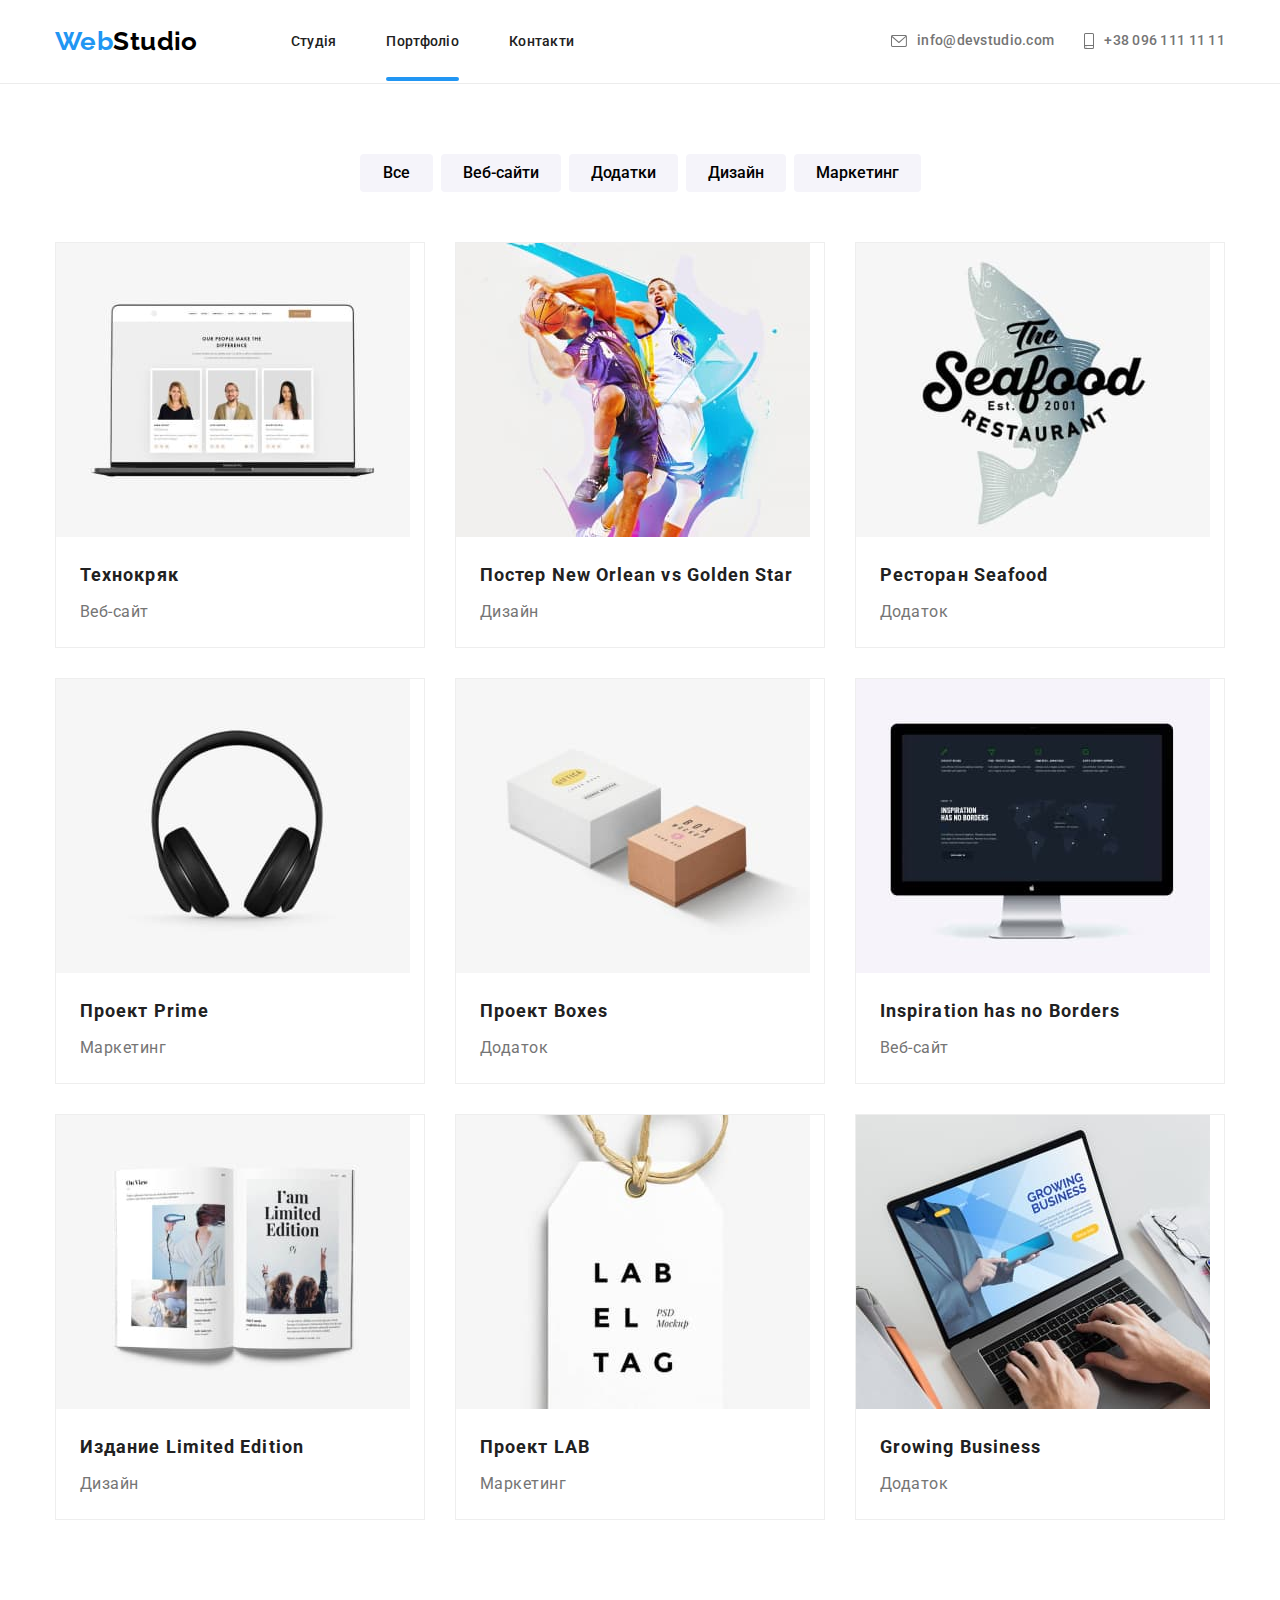
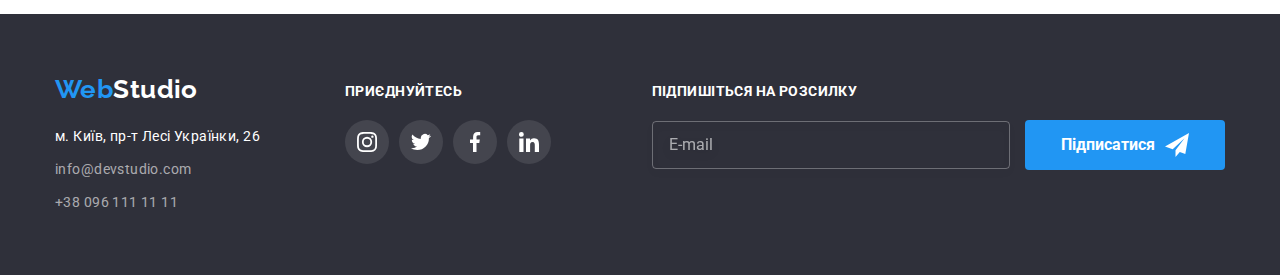
==== commit 406224e1: "add adaptive img to portfolio" ====
--- a/portfolio.html
+++ b/portfolio.html
@@ -138,25 +138,36 @@
         <li class="portfolio-list__item">
           <a class="portfolio-list__link" href="">
             <div class="portfolio-list__thumb">
-              <!-- <img
-                srcset="./images/technokryak.jpg 320w, ./images/technokryak@2x.jpg 640w"
-                src="./images/technokryak.jpg"
-                alt="Веб-сайт"
-                sizes="(min-width: 1600px) 15vw, (min-width: 1200px) 33vw, (min-width: 768px) 50vw, 100vw"
-              /> -->
-              <!-- sizes="(min-width: 1600px) 15vw, (min-width: 1200px) 30vw, (min-width: 768px) 46vw, 100vw" -->
-              <img
-                srcset="
-                  ./images/technokryak-354.jpg 354w,
-                  ./images/technokryak-370.jpg 370w,
-                  ./images/technokryak-450.jpg 450w
-                "
-                src="./images/technokryak-354.jpg"
-                alt="Веб-сайт"
-                sizes="((max-width: 1200px) and (min-width: 768px)) 30vw, 
-                ((max-width: 767px) and (min-width: 481px)) 30vw, 
-                ((max-width: 480px) 100vw"
-              />
+              <picture
+                ><source
+                  srcset="
+                    ./images/technokryak-450.jpg     450w,
+                    ./images/technokryak-450@2x.jpg  900w,
+                    ./images/technokryak-450@3x.jpg 1350w
+                  "
+                  media="(max-width: 767px)"
+                  sizes="(min-width: 480px) 450px, 100vw"
+                />
+                <source
+                  srcset="
+                    ./images/technokryak-354.jpg     354w,
+                    ./images/technokryak-354@2x.jpg  708w,
+                    ./images/technokryak-354@3x.jpg 1062w
+                  "
+                  media="(min-width: 768px)"
+                  sizes="(min-width: 768px) 354px, 46vw"
+                />
+                <source
+                  srcset="
+                    ./images/technokryak-370.jpg     370w,
+                    ./images/technokryak-370@2x.jpg  740w,
+                    ./images/technokryak-370@3x.jpg 1110w
+                  "
+                  media="(min-width: 1200px)"
+                  sizes="(min-width: 1200px) 370px, 30vw"
+                />
+                <img src="./images/technokryak-450.jpg" alt="Веб-сайт" />
+              </picture>
               <div class="portfolio-list__overlay">
                 <div class="portfolio-list__text">
                   <p>
@@ -176,12 +187,36 @@
         <li class="portfolio-list__item">
           <a class="portfolio-list__link" href="">
             <div class="portfolio-list__thumb">
-              <img
-                srcset="./images/poster.jpg 320w, ./images/poster@2x.jpg 640w"
-                src="./images/poster.jpg"
-                alt="Постер с баскетболистами"
-                sizes="(min-width: 1600px) 15vw, (min-width: 1200px) 33vw, (min-width: 768px) 50vw, 100vw"
-              />
+              <picture
+                ><source
+                  srcset="
+                    ./images/poster-450.jpg     450w,
+                    ./images/poster-450@2x.jpg  900w,
+                    ./images/poster-450@3x.jpg 1350w
+                  "
+                  media="(max-width: 767px)"
+                  sizes="(min-width: 480px) 450px, 100vw"
+                />
+                <source
+                  srcset="
+                    ./images/poster-354.jpg     354w,
+                    ./images/poster-354@2x.jpg  708w,
+                    ./images/poster-354@3x.jpg 1062w
+                  "
+                  media="(min-width: 768px)"
+                  sizes="(min-width: 768px) 354px, 46vw"
+                />
+                <source
+                  srcset="
+                    ./images/poster-370.jpg     370w,
+                    ./images/poster-370@2x.jpg  740w,
+                    ./images/poster-370@3x.jpg 1110w
+                  "
+                  media="(min-width: 1200px)"
+                  sizes="(min-width: 1200px) 370px, 30vw"
+                />
+                <img src="./images/poster-450.jpg" alt="Постер с баскетболистами" />
+              </picture>
               <div class="portfolio-list__overlay">
                 <div class="portfolio-list__text">
                   <p>
@@ -201,15 +236,36 @@
         <li class="portfolio-list__item">
           <a class="portfolio-list__link" href="">
             <div class="portfolio-list__thumb">
-              <img
-                srcset="
-                  ./images/restaurant-seafood.jpg    320w,
-                  ./images/restaurant-seafood@2x.jpg 640w
-                "
-                src="./images/restaurant-seafood.jpg"
-                alt="Постер ресторану"
-                sizes="(min-width: 1600px) 15vw, (min-width: 1200px) 33vw, (min-width: 768px) 50vw, 100vw"
-              />
+              <picture
+                ><source
+                  srcset="
+                    ./images/restaurant-seafood-450.jpg     450w,
+                    ./images/restaurant-seafood-450@2x.jpg  900w,
+                    ./images/restaurant-seafood-450@3x.jpg 1350w
+                  "
+                  media="(max-width: 767px)"
+                  sizes="(min-width: 480px) 450px, 100vw"
+                />
+                <source
+                  srcset="
+                    ./images/restaurant-seafood-354.jpg     354w,
+                    ./images/restaurant-seafood-354@2x.jpg  708w,
+                    ./images/restaurant-seafood-354@3x.jpg 1062w
+                  "
+                  media="(min-width: 768px)"
+                  sizes="(min-width: 768px) 354px, 46vw"
+                />
+                <source
+                  srcset="
+                    ./images/restaurant-seafood-370.jpg     370w,
+                    ./images/restaurant-seafood-370@2x.jpg  740w,
+                    ./images/restaurant-seafood-370@3x.jpg 1110w
+                  "
+                  media="(min-width: 1200px)"
+                  sizes="(min-width: 1200px) 370px, 30vw"
+                />
+                <img src="./images/restaurant-seafood-450.jpg" alt="Постер ресторану" />
+              </picture>
               <div class="portfolio-list__overlay">
                 <div class="portfolio-list__text">
                   <p>
@@ -229,12 +285,36 @@
         <li class="portfolio-list__item">
           <a class="portfolio-list__link" href="">
             <div class="portfolio-list__thumb">
-              <img
-                srcset="./images/project-prime.jpg 320w, ./images/project-prime@2x.jpg 640w"
-                src="./images/project-prime.jpg"
-                alt="Навушники"
-                sizes="(min-width: 1600px) 15vw, (min-width: 1200px) 33vw, (min-width: 768px) 50vw, 100vw"
-              />
+              <picture
+                ><source
+                  srcset="
+                    ./images/project-prime-450.jpg     450w,
+                    ./images/project-prime-450@2x.jpg  900w,
+                    ./images/project-prime-450@3x.jpg 1350w
+                  "
+                  media="(max-width: 767px)"
+                  sizes="(min-width: 480px) 450px, 100vw"
+                />
+                <source
+                  srcset="
+                    ./images/project-prime-354.jpg     354w,
+                    ./images/project-prime-354@2x.jpg  708w,
+                    ./images/project-prime-354@3x.jpg 1062w
+                  "
+                  media="(min-width: 768px)"
+                  sizes="(min-width: 768px) 354px, 46vw"
+                />
+                <source
+                  srcset="
+                    ./images/project-prime-370.jpg     370w,
+                    ./images/project-prime-370@2x.jpg  740w,
+                    ./images/project-prime-370@3x.jpg 1110w
+                  "
+                  media="(min-width: 1200px)"
+                  sizes="(min-width: 1200px) 370px, 30vw"
+                />
+                <img src="./images/project-prime-450.jpg" alt="Навушники" />
+              </picture>
               <div class="portfolio-list__overlay">
                 <div class="portfolio-list__text">
                   <p>
@@ -254,12 +334,36 @@
         <li class="portfolio-list__item">
           <a class="portfolio-list__link" href="">
             <div class="portfolio-list__thumb">
-              <img
-                srcset="./images/project-boxes.jpg 320w, ./images/project-boxes@2x.jpg 640w"
-                src="./images/project-boxes.jpg"
-                alt="Коробки"
-                sizes="(min-width: 1600px) 15vw, (min-width: 1200px) 33vw, (min-width: 768px) 50vw, 100vw"
-              />
+              <picture
+                ><source
+                  srcset="
+                    ./images/project-boxes-450.jpg     450w,
+                    ./images/project-boxes-450@2x.jpg  900w,
+                    ./images/project-boxes-450@3x.jpg 1350w
+                  "
+                  media="(max-width: 767px)"
+                  sizes="(min-width: 480px) 450px, 100vw"
+                />
+                <source
+                  srcset="
+                    ./images/project-boxes-354.jpg     354w,
+                    ./images/project-boxes-354@2x.jpg  708w,
+                    ./images/project-boxes-354@3x.jpg 1062w
+                  "
+                  media="(min-width: 768px)"
+                  sizes="(min-width: 768px) 354px, 46vw"
+                />
+                <source
+                  srcset="
+                    ./images/project-boxes-370.jpg     370w,
+                    ./images/project-boxes-370@2x.jpg  740w,
+                    ./images/project-boxes-370@3x.jpg 1110w
+                  "
+                  media="(min-width: 1200px)"
+                  sizes="(min-width: 1200px) 370px, 30vw"
+                />
+                <img src="./images/project-boxes-450.jpg" alt="Коробки" />
+              </picture>
               <div class="portfolio-list__overlay">
                 <div class="portfolio-list__text">
                   <p>
@@ -279,12 +383,36 @@
         <li class="portfolio-list__item">
           <a class="portfolio-list__link" href="">
             <div class="portfolio-list__thumb">
-              <img
-                srcset="./images/inspiration.jpg 320w, ./images/inspiration@2x.jpg 640w"
-                src="./images/inspiration.jpg"
-                alt="Монітор"
-                sizes="(min-width: 1600px) 15vw, (min-width: 1200px) 33vw, (min-width: 768px) 50vw, 100vw"
-              />
+              <picture
+                ><source
+                  srcset="
+                    ./images/inspiration-450.jpg     450w,
+                    ./images/inspiration-450@2x.jpg  900w,
+                    ./images/inspiration-450@3x.jpg 1350w
+                  "
+                  media="(max-width: 767px)"
+                  sizes="(min-width: 480px) 450px, 100vw"
+                />
+                <source
+                  srcset="
+                    ./images/inspiration-354.jpg     354w,
+                    ./images/inspiration-354@2x.jpg  708w,
+                    ./images/inspiration-354@3x.jpg 1062w
+                  "
+                  media="(min-width: 768px)"
+                  sizes="(min-width: 768px) 354px, 46vw"
+                />
+                <source
+                  srcset="
+                    ./images/inspiration-370.jpg     370w,
+                    ./images/inspiration-370@2x.jpg  740w,
+                    ./images/inspiration-370@3x.jpg 1110w
+                  "
+                  media="(min-width: 1200px)"
+                  sizes="(min-width: 1200px) 370px, 30vw"
+                />
+                <img src="./images/inspiration-450.jpg" alt="Монітор" />
+              </picture>
               <div class="portfolio-list__overlay">
                 <div class="portfolio-list__text">
                   <p>
@@ -304,12 +432,36 @@
         <li class="portfolio-list__item">
           <a class="portfolio-list__link" href="">
             <div class="portfolio-list__thumb">
-              <img
-                srcset="./images/edition-limited.jpg 320w, ./images/edition-limited@2x.jpg 640w"
-                src="./images/edition-limited.jpg"
-                alt="Книга"
-                sizes="(min-width: 1600px) 15vw, (min-width: 1200px) 33vw, (min-width: 768px) 50vw, 100vw"
-              />
+              <picture
+                ><source
+                  srcset="
+                    ./images/edition-limited-450.jpg     450w,
+                    ./images/edition-limited-450@2x.jpg  900w,
+                    ./images/edition-limited-450@3x.jpg 1350w
+                  "
+                  media="(max-width: 767px)"
+                  sizes="(min-width: 480px) 450px, 100vw"
+                />
+                <source
+                  srcset="
+                    ./images/edition-limited-354.jpg     354w,
+                    ./images/edition-limited-354@2x.jpg  708w,
+                    ./images/edition-limited-354@3x.jpg 1062w
+                  "
+                  media="(min-width: 768px)"
+                  sizes="(min-width: 768px) 354px, 46vw"
+                />
+                <source
+                  srcset="
+                    ./images/edition-limited-370.jpg     370w,
+                    ./images/edition-limited-370@2x.jpg  740w,
+                    ./images/edition-limited-370@3x.jpg 1110w
+                  "
+                  media="(min-width: 1200px)"
+                  sizes="(min-width: 1200px) 370px, 30vw"
+                />
+                <img src="./images/edition-limited-450.jpg" alt="Книга" />
+              </picture>
               <div class="portfolio-list__overlay">
                 <div class="portfolio-list__text">
                   <p>
@@ -329,12 +481,36 @@
         <li class="portfolio-list__item">
           <a class="portfolio-list__link" href="">
             <div class="portfolio-list__thumb">
-              <img
-                srcset="./images/project-lab.jpg 320w, ./images/project-lab@2x.jpg 640w"
-                src="./images/project-lab.jpg"
-                alt="Бірка з назвою"
-                sizes="(min-width: 1600px) 15vw, (min-width: 1200px) 33vw, (min-width: 768px) 50vw, 100vw"
-              />
+              <picture
+                ><source
+                  srcset="
+                    ./images/project-lab-450.jpg     450w,
+                    ./images/project-lab-450@2x.jpg  900w,
+                    ./images/project-lab-450@3x.jpg 1350w
+                  "
+                  media="(max-width: 767px)"
+                  sizes="(min-width: 480px) 450px, 100vw"
+                />
+                <source
+                  srcset="
+                    ./images/project-lab-354.jpg     354w,
+                    ./images/project-lab-354@2x.jpg  708w,
+                    ./images/project-lab-354@3x.jpg 1062w
+                  "
+                  media="(min-width: 768px)"
+                  sizes="(min-width: 768px) 354px, 46vw"
+                />
+                <source
+                  srcset="
+                    ./images/project-lab-370.jpg     370w,
+                    ./images/project-lab-370@2x.jpg  740w,
+                    ./images/project-lab-370@3x.jpg 1110w
+                  "
+                  media="(min-width: 1200px)"
+                  sizes="(min-width: 1200px) 370px, 30vw"
+                />
+                <img src="./images/project-lab-450.jpg" alt="Бірка з назвою" />
+              </picture>
               <div class="portfolio-list__overlay">
                 <div class="portfolio-list__text">
                   <p>
@@ -354,12 +530,36 @@
         <li class="portfolio-list__item">
           <a class="portfolio-list__link" href="">
             <div class="portfolio-list__thumb">
-              <img
-                srcset="./images/growing-business.jpg 320w, ./images/growing-business@2x.jpg 640w"
-                src="./images/growing-business.jpg"
-                alt="Ноутбук"
-                sizes="(min-width: 1600px) 15vw, (min-width: 1200px) 33vw, (min-width: 768px) 50vw, 100vw"
-              />
+              <picture
+                ><source
+                  srcset="
+                    ./images/growing-business-450.jpg     450w,
+                    ./images/growing-business-450@2x.jpg  900w,
+                    ./images/growing-business-450@3x.jpg 1350w
+                  "
+                  media="(max-width: 767px)"
+                  sizes="(min-width: 480px) 450px, 100vw"
+                />
+                <source
+                  srcset="
+                    ./images/growing-business-354.jpg     354w,
+                    ./images/growing-business-354@2x.jpg  708w,
+                    ./images/growing-business-354@3x.jpg 1062w
+                  "
+                  media="(min-width: 768px)"
+                  sizes="(min-width: 768px) 354px, 46vw"
+                />
+                <source
+                  srcset="
+                    ./images/growing-business-370.jpg     370w,
+                    ./images/growing-business-370@2x.jpg  740w,
+                    ./images/growing-business-370@3x.jpg 1110w
+                  "
+                  media="(min-width: 1200px)"
+                  sizes="(min-width: 1200px) 370px, 30vw"
+                />
+                <img src="./images/growing-business-450.jpg" alt="Ноутбук" />
+              </picture>
               <div class="portfolio-list__overlay">
                 <div class="portfolio-list__text">
                   <p>
--- a/css/main.min.css
+++ b/css/main.min.css
@@ -1 +1 @@
-/*! modern-normalize v1.1.0 | MIT License | https://github.com/sindresorhus/modern-normalize */*,::before,::after{box-sizing:border-box}html{line-height:1.15;-webkit-text-size-adjust:100%;-moz-tab-size:4;-o-tab-size:4;tab-size:4}body{margin:0;font-family:system-ui,-apple-system,"Segoe UI",Roboto,Helvetica,Arial,sans-serif,"Apple Color Emoji","Segoe UI Emoji"}hr{height:0;color:inherit}abbr[title]{-webkit-text-decoration:underline dotted;text-decoration:underline dotted}b,strong{font-weight:bolder}code,kbd,samp,pre{font-family:ui-monospace,SFMono-Regular,Consolas,"Liberation Mono",Menlo,monospace;font-size:1em}small{font-size:80%}sub,sup{font-size:75%;line-height:0;position:relative;vertical-align:baseline}sub{bottom:-0.25em}sup{top:-0.5em}table{text-indent:0;border-color:inherit}button,input,optgroup,select,textarea{font-family:inherit;font-size:100%;line-height:1.15;margin:0}button,select{text-transform:none}button,[type=button],[type=reset],[type=submit]{-webkit-appearance:button}::-moz-focus-inner{border-style:none;padding:0}:-moz-focusring{outline:1px dotted ButtonText}:-moz-ui-invalid{box-shadow:none}legend{padding:0}progress{vertical-align:baseline}::-webkit-inner-spin-button,::-webkit-outer-spin-button{height:auto}[type=search]{-webkit-appearance:textfield;outline-offset:-2px}::-webkit-search-decoration{-webkit-appearance:none}::-webkit-file-upload-button{-webkit-appearance:button;font:inherit}summary{display:list-item}body{background-color:#fff;color:#757575;font-family:"Roboto",sans-serif;font-size:14px;letter-spacing:.03em}body .modal-open{overflow:hidden}p,a,ul,h1,h2,h3{margin:0;padding:0}a{text-decoration:none}ul{list-style:none}button{display:inline-block}img{display:block;max-width:100%;height:auto}address{font-style:normal}input,textarea{color:inherit;border:1px solid rgba(33,33,33,.2);border-radius:4px;transition:border 250ms cubic-bezier(0.4, 0, 0.2, 1)}input:focus,textarea:focus{outline:none;border:1px solid #2196f3;border-radius:4px}textarea{resize:none}.container{margin-left:auto;margin-right:auto;padding:0 15px}@media screen and (min-width: 480px){.container{width:480px}}@media screen and (min-width: 768px){.container{width:768px}}@media screen and (min-width: 1200px){.container{width:1200px}}.visually-hidden{position:absolute;width:1px;height:1px;margin:-1px;border:0;padding:0;white-space:nowrap;-webkit-clip-path:inset(100%);clip-path:inset(100%);clip:rect(0 0 0 0);overflow:hidden}.title{margin-bottom:30px;color:#212121;font-weight:700;font-size:28px;line-height:1.18;text-align:center}@media screen and (min-width: 1200px){.title{margin-bottom:50px;font-size:36px;line-height:1.17}}.button{padding:6px 22px;min-width:73px;cursor:pointer;color:#000;background-color:#f5f4fa;font-weight:500;font-size:16px;line-height:1.62;text-align:center;border-radius:4px;border:none;transition:background-color 250ms cubic-bezier(0.4, 0, 0.2, 1),box-shadow 250ms cubic-bezier(0.4, 0, 0.2, 1)}.button:hover,.button:focus{background-color:#2196f3;color:#fff;box-shadow:0px 1px 3px rgba(0,0,0,.12),0px 1px 1px rgba(0,0,0,.14),0px 2px 1px rgba(0,0,0,.2)}.button--primary{padding:10px 32px;min-width:200px;min-height:50px;background-color:#2196f3;color:#fff;font-weight:700;font-size:16px;line-height:1.88;transition:background-color 250ms cubic-bezier(0.4, 0, 0.2, 1),color 250ms cubic-bezier(0.4, 0, 0.2, 1)}.button--primary:hover{background-color:#188ce8}.button--footer{display:inline-flex;justify-content:center;align-items:center}.button--footer__icon{margin-left:10px;fill:#fff}.logo{display:inline-block;padding-top:16px;padding-bottom:16px;font-family:"Raleway",sans-serif;font-weight:700;font-size:24px;line-height:1.17}.logo--is-hide{display:none}@media screen and (min-width: 768px){.logo{padding-top:26px;padding-bottom:26px}}@media screen and (min-width: 1200px){.logo{font-size:26px;line-height:1.19}}.logo__item{color:#2196f3}.logo__item--common{color:#000}.logo__item--footer{color:#fff}.logo>.logo__item{transition:color 250ms cubic-bezier(0.4, 0, 0.2, 1)}.logo:hover>.logo__item{color:rgba(33,150,243,.6)}.logo--footer{padding:0;margin-bottom:20px}.header{position:relative;display:block;border-bottom:1px solid #ececec}@media screen and (min-width: 768px){.header{display:flex}}.header__button{fill:#000}@media screen and (max-width: 767px){.header__button{display:inline-flex;padding:0;margin-left:auto;border:none;background-color:rgba(0,0,0,0)}}@media screen and (min-width: 768px){.header__button{display:none}}.header__button:hover,.header__button:focus{fill:#2196f3}.header__icon--close{display:none}.header__button--is-open .header__icon--close{display:block}.header__button--is-open .header__icon--menu{display:none}.header__button--is-open{margin-top:10px}.menu-container{display:none}@media screen and (max-width: 767px){.menu-container{position:absolute;left:0;top:100%;z-index:60;overflow-y:scroll;padding-left:40px;width:100%;min-height:570px;max-height:796px;background-color:#fff}.menu-container--is-open{display:block}}@media screen and (min-width: 768px){.menu-container{display:flex;width:100%}}.main-navigation{display:flex;align-items:center}@media screen and (max-width: 767px){.main-navigation{justify-content:space-between}.main-navigation__link{font-weight:500;font-size:40px;line-height:1.18;letter-spacing:.02em;color:#000}}@media screen and (min-width: 768px){.main-navigation{min-height:80px}.main-navigation__link{padding:32px 0;font-weight:500;font-size:14px;line-height:1.14;letter-spacing:.02em;color:#212121;transition:color 250ms cubic-bezier(0.4, 0, 0.2, 1)}.main-navigation__link:hover,.main-navigation__link:focus{color:#2196f3}}@media screen and (min-width: 1200px){.main-navigation{min-height:60px}}@media screen and (max-width: 767px){.site-navigation__link--active{color:#2196f3}.site-navigation__item:not(:last-child){margin-bottom:32px}.site-navigation__item:last-child{margin-bottom:302px}}@media screen and (min-width: 768px){.site-navigation{display:flex;align-items:center;margin-left:88px}.site-navigation__item:not(:last-child){margin-right:50px}.site-navigation__link{position:relative}.site-navigation__link--active::after{content:"";position:absolute;left:0;bottom:0;display:block;width:100%;height:4px;background-color:#2196f3;border-radius:2px}}@media screen and (min-width: 1200px){.site-navigation{margin-left:93px}}@media screen and (max-width: 767px){.contact-navigation-mobile__link{font-size:34px;color:#2196f3;margin-bottom:32px}.contact-navigation-mobile__item:not(:last-child){margin-bottom:32px}.contact-navigation-mobile__item:last-child{margin-bottom:64px}.contact-navigation-mobile__item:last-child .contact-navigation-mobile__link{font-size:24px;line-height:1.17;color:#757575}}@media screen and (min-width: 768px){.contact-navigation-mobile{display:none}}.mobile-menu-list{display:none}@media screen and (max-width: 767px){.mobile-menu-list{display:flex;margin-bottom:48px}.mobile-menu-list__item{font-weight:500;font-size:18px;line-height:1.22;letter-spacing:.02em;color:#2196f3}.mobile-menu-list__item:not(:last-child){margin-right:10px}.mobile-menu-list__separator{display:inline-block;color:rgba(33,33,33,.2);margin-left:10px}}.contact-navigation{display:none}@media screen and (min-width: 768px)and (max-width: 1199px){.contact-navigation{flex-direction:column;align-items:flex-start}.contact-navigation__item:not(:last-child){margin-bottom:10px}}@media screen and (min-width: 768px){.contact-navigation{display:flex;margin-left:auto}.contact-navigation__item{fill:#757575}.contact-navigation__link{display:flex;align-items:center;justify-content:center;padding:0;color:#757575}.contact-navigation__icon{margin-right:10px;fill:currentColor}}@media screen and (min-width: 1200px){.contact-navigation__item:not(:last-child){margin-right:30px}}.hero{padding:118px 0;margin-right:auto;margin-left:auto;text-align:center;background-color:#c4c4c4;background-image:linear-gradient(rgba(47, 48, 58, 0.4), rgba(47, 48, 58, 0.4)),url(../images/bgi-mobile.jpg);background-repeat:no-repeat;background-position:center;background-size:cover}@media screen and (min-width: 1200px){.hero{padding:200px 0}}@media(min-device-pixel-ratio: 2),(-webkit-min-device-pixel-ratio: 2),(min-resolution: 192dpi),(min-resolution: 2dppx){.hero{background-image:linear-gradient(rgba(47, 48, 58, 0.4), rgba(47, 48, 58, 0.4)),url(../images/bgi-mobile@x2.jpg)}}@media screen and (min-width: 768px){.hero{background-image:linear-gradient(rgba(47, 48, 58, 0.4), rgba(47, 48, 58, 0.4)),url(../images/bgi-tablet.jpg)}}@media screen and (min-width: 768px)and (min-device-pixel-ratio: 2),screen and (min-width: 768px)and (-webkit-min-device-pixel-ratio: 2),screen and (min-width: 768px)and (min-resolution: 192dpi),screen and (min-width: 768px)and (min-resolution: 2dppx){.hero{background-image:linear-gradient(rgba(47, 48, 58, 0.4), rgba(47, 48, 58, 0.4)),url(../images/bgi-tablet@x2.jpg)}}@media screen and (min-width: 1200px){.hero{background-image:linear-gradient(rgba(47, 48, 58, 0.4), rgba(47, 48, 58, 0.4)),url(../images/bgi.jpg)}}@media screen and (min-width: 1200px)and (min-device-pixel-ratio: 2),screen and (min-width: 1200px)and (-webkit-min-device-pixel-ratio: 2),screen and (min-width: 1200px)and (min-resolution: 192dpi),screen and (min-width: 1200px)and (min-resolution: 2dppx){.hero{background-image:linear-gradient(rgba(47, 48, 58, 0.4), rgba(47, 48, 58, 0.4)),url(../images/bgi@x2.jpg)}}.hero__title{margin-bottom:30px;color:#fff;font-weight:900;font-size:26px;line-height:1.62;letter-spacing:.06em;text-transform:uppercase}@media screen and (min-width: 1200px){.hero__title{font-size:44px;line-height:1.36}}.features{padding-top:60px;padding-bottom:60px}@media screen and (min-width: 1200px){.features{padding-top:94px;padding-bottom:94px}}@media screen and (min-width: 768px){.features-list{display:flex;flex-wrap:wrap}}.features-list__item{max-width:450px}@media screen and (min-width: 768px){.features-list__item{width:calc((100% - 30px)/2)}}@media screen and (min-width: 1200px){.features-list__item{width:calc((100% - 90px)/4)}.features-list__item:not(:last-child){margin-right:30px}}@media screen and (min-width: 480px)and (max-width: 767px){.features-list__item:not(:last-child){margin-bottom:30px}}@media screen and (min-width: 768px)and (max-width: 1199px){.features-list__item:not(:nth-last-child(-n+2)){margin-bottom:30px}.features-list__item:nth-child(odd){margin-right:30px}}.features-list__title{margin-bottom:10px;color:#212121;font-weight:700;font-size:14px;line-height:1.14;text-transform:uppercase}.features-list__caption{margin-top:0;margin-bottom:0px;font-size:14px;line-height:1.71}.features-list__container{display:flex;justify-content:center;align-items:center;margin-bottom:30px;min-height:120px;background-color:#f5f4fa;border-radius:4px}.occupation{padding-bottom:94px}@media screen and (max-width: 1199px){.occupation{display:none}}.occupation-list{display:flex}.occupation-list__thumb{position:relative}.occupation-list__caption{position:absolute;right:0;left:0;bottom:0;display:flex;justify-content:center;align-items:center;margin:0;height:70px;background:rgba(47,48,58,.8);color:#fff;font-weight:700;line-height:1.14;text-align:center;text-transform:uppercase}.occupation-list__item:not(:last-child){margin-right:30px}.social-list{display:flex;justify-content:center}.social-list__item:not(:last-child){margin-right:10px}.social-list__link{display:flex;align-items:center;justify-content:center;width:44px;height:44px;padding:0;border:none;border-radius:50%;fill:#afb1b8;transition:background-color 250ms cubic-bezier(0.4, 0, 0.2, 1)}.social-list__link:hover,.social-list__linl:focus{fill:#fff;background-color:#2196f3}.social-list__item--footer{border-radius:50%;background-color:rgba(255,255,255,.1)}.social-list__item--footer .social-list__link{fill:#fff}.social-list__item--footer .social-list__link:hover,.social-list__item--footer .social-list__linl:focus{background-color:#2196f3}.team{padding-top:60px;padding-bottom:60px;background-color:#f5f4fa}@media screen and (min-width: 1200px){.team{padding-top:94px;padding-bottom:94px}}@media screen and (min-width: 768px){.team-list{display:flex;justify-content:center;flex-wrap:wrap}}.team-list__item{max-width:450px;text-align:center;background-color:#fff;box-shadow:0px 1px 3px rgba(0,0,0,.12),0px 1px 1px rgba(0,0,0,.14),0px 2px 1px rgba(0,0,0,.2);border-radius:0px 0px 4px 4px}@media screen and (min-width: 768px){.team-list__item{width:calc((100% - 30px)/2)}}@media screen and (min-width: 1200px){.team-list__item{width:calc((100% - 90px)/4)}.team-list__item:not(:last-child){margin-right:30px}}@media screen and (min-width: 480px)and (max-width: 767px){.team-list__item:not(:last-child){margin-bottom:30px}}@media screen and (min-width: 768px)and (max-width: 1199px){.team-list__item:not(:nth-last-child(-n+2)){margin-bottom:30px}.team-list__item:nth-child(odd){margin-right:30px}.team-list__item:last-child{margin-right:auto}}.team-list__title{margin-bottom:10px;color:#212121;font-weight:500;font-size:16px;line-height:1.19}.team-list__caption{display:inline-block;margin-bottom:16px;font-size:16px;line-height:1.19}.team-list__holder{text-align:center;padding-top:30px;padding-bottom:24px}@media screen and (min-width: 1200px){.team-list__holder{padding-top:30px;padding-bottom:30px}}.clients{padding-top:60px;padding-bottom:60px}@media screen and (min-width: 1200px){.clients{padding-top:94px;padding-bottom:94px}}.clients-list{display:flex;flex-wrap:wrap}.clients-list__item{min-height:92px;width:calc((100% - 30px)/2);border:1px solid #afb1b8;border-radius:4px}@media screen and (min-width: 768px){.clients-list__item{width:calc((100% - 60px)/3)}}@media screen and (min-width: 1200px){.clients-list__item{width:calc((100% - 150px)/6)}.clients-list__item:not(:last-child){margin-right:30px}}@media screen and (max-width: 767px){.clients-list__item:not(:nth-last-child(-n+2)){margin-bottom:30px}.clients-list__item:nth-last-child(even){margin-right:30px}}@media screen and (min-width: 768px)and (max-width: 1199px){.clients-list__item:not(:nth-last-child(-n+3)){margin-bottom:30px}.clients-list__item:not(:nth-child(3n)){margin-right:30px}}.clients-list__link{display:flex;justify-content:center;align-items:center;width:100%;height:100%;fill:#afb1b8;transition:border-color 250ms cubic-bezier(0.4, 0, 0.2, 1),fill 250ms cubic-bezier(0.4, 0, 0.2, 1)}.clients-list__item:hover,.clients-list__item:focus,.clients-list__item:hover .clients-list__icon,.clients-list__item:focus .clients-list__icon{outline:none;fill:#2196f3;border-color:#2196f3}.footer{padding-top:60px;padding-bottom:60px;background-color:#2f303a}.footer__title{display:block;margin-bottom:20px;color:#fff;text-transform:uppercase;font-weight:700;font-size:14px;line-height:1.14}@media screen and (min-width: 768px){.container--footer{display:flex;flex-wrap:wrap;justify-content:space-around}}@media screen and (max-width: 1199px){.container--footer{text-align:center}}@media screen and (max-width: 1199px){.address,.join{margin-bottom:60px}}.address{font-size:14px;line-height:1.71}@media screen and (min-width: 1200px){.address{margin-right:85px}}.address__text{margin-bottom:8px;color:#fff}@media screen and (min-width: 1200px){.address__text{margin-bottom:9px}}.address__link{display:block;color:rgba(255,255,255,.6);transition:color 250ms cubic-bezier(0.4, 0, 0.2, 1)}.address__link:not(:last-child){margin-bottom:8px}@media screen and (min-width: 1200px){.address__link:not(:last-child){margin-bottom:9px}}.address__link:hover,.address__link:focus{color:rgba(33,150,243,.6)}@media screen and (min-width: 768px){.join{padding-top:10px}}@media screen and (max-width: 479px){.mailing{max-width:450px}}@media screen and (min-width: 480px)and (max-width: 1199px){.mailing{min-width:450px}}@media screen and (min-width: 1200px){.mailing{margin-left:auto;padding-top:10px;min-width:570px}}.mailing__input{padding:15px 0 15px 16px;min-width:100%;color:#fff;background-color:inherit;border:1px solid rgba(255,255,255,.3);filter:drop-shadow(0px 4px 4px rgba(0, 0, 0, 0.15));border-radius:4px;transition:border 250ms cubic-bezier(0.4, 0, 0.2, 1)}@media screen and (max-width: 1199px){.mailing__input{margin-bottom:20px}}@media screen and (min-width: 1200px){.mailing__input{margin-right:12px;min-width:358px}}.mailing__input::-moz-placeholder{font-weight:400;font-size:16px;line-height:1.25;color:rgba(255,255,255,.6)}.mailing__input:-ms-input-placeholder{font-weight:400;font-size:16px;line-height:1.25;color:rgba(255,255,255,.6)}.mailing__input::placeholder{font-weight:400;font-size:16px;line-height:1.25;color:rgba(255,255,255,.6)}.portfolio{padding-top:60px;padding-bottom:60px}@media screen and (min-width: 1200px){.portfolio{padding-top:94px;padding-bottom:94px}}.filter-list{display:flex}@media screen and (max-width: 767px){.filter-list{flex-wrap:wrap;margin-bottom:40px}.filter-list__item:not(:nth-last-child(-n+2)){margin-bottom:15px}}@media screen and (min-width: 768px){.filter-list{justify-content:center;margin-bottom:30px}}@media screen and (min-width: 1200px){.filter-list{margin-bottom:50px}}.filter-list__item:not(:last-child){margin-right:8px}@media screen and (min-width: 768px){.portfolio-list{display:flex;justify-content:center;flex-wrap:wrap}}.portfolio-list__item{max-width:450px;border:1px solid #eee;transition:box-shadow 250ms cubic-bezier(0.4, 0, 0.2, 1)}@media screen and (min-width: 768px){.portfolio-list__item{width:calc((100% - 30px)/2)}}@media screen and (min-width: 1200px){.portfolio-list__item{width:calc((100% - 60px)/3)}.portfolio-list__item:not(:nth-child(3n)){margin-right:30px}.portfolio-list__item:not(:nth-last-child(-n+3)){margin-bottom:30px}}@media screen and (min-width: 480px)and (max-width: 767px){.portfolio-list__item:not(:last-child){margin-bottom:30px}}@media screen and (min-width: 768px)and (max-width: 1199px){.portfolio-list__item:not(:nth-last-child(1)){margin-bottom:30px}.portfolio-list__item:nth-child(odd){margin-right:30px}.portfolio-list__item:last-child{margin-right:auto}}.portfolio-list__item:hover,.portfolio-list__item:focus{box-shadow:0px 1px 3px rgba(0,0,0,.12),0px 1px 1px rgba(0,0,0,.14),0px 2px 1px rgba(0,0,0,.2)}.portfolio-list__caption{padding:20px 24px}.portfolio-list__title{margin-bottom:4px;color:#212121;font-size:18px;line-height:2;letter-spacing:.06em}.portfolio-list__theme{color:#757575;font-size:16px;line-height:1.88;letter-spacing:.03em}.portfolio-list__link{position:relative}.portfolio-list__thumb{position:relative;overflow:hidden}.portfolio-list__overlay{position:absolute;top:0;left:0;width:100%;height:100%;background-color:rgba(33,150,243,.9);transform:translateY(100%);transition:transform 250ms cubic-bezier(0.4, 0, 0.2, 1)}.portfolio-list__link:hover .portfolio-list__overlay,.portfolio-list__link:focus .portfolio-list__overlay{transform:translateY(0)}.portfolio-list__text{position:absolute;top:50%;left:50%;display:flex;justify-content:center;align-items:center;width:322px;height:100%;font-size:18px;line-height:1.56;color:#fff;transform:translate(-50%, -50%)}.backdrop{position:fixed;top:0;left:0;width:100%;height:100%;background-color:rgba(0,0,0,.2);z-index:5;opacity:1;transition:opacity 250ms cubic-bezier(0.4, 0, 0.2, 1)}.backdrop--is-hidden{opacity:0;pointer-events:none}.modal{position:absolute;top:50%;left:50%;transform:translate(-50%, -50%);padding-bottom:40px;max-height:609px;max-width:450px;height:100%;width:100%;overflow-y:auto;opacity:1;background-color:#fff;box-shadow:0px 1px 3px rgba(0,0,0,.12),0px 1px 1px rgba(0,0,0,.14),0px 2px 1px rgba(0,0,0,.2);border-radius:4px}@media screen and (min-width: 1200px){.modal{max-height:581px;max-width:528px}}.modal__conteiner{display:flex;justify-content:flex-end}.modal__button{display:flex;align-items:center;width:30px;height:30px;margin:8px;background-color:#fff;border:1px solid rgba(0,0,0,.1);border-radius:50%}.modal__button :hover,.modal__button :focus{fill:#2196f3}.form{display:flex;flex-direction:column;margin:0 40px}.form__title{margin-bottom:12px;font-weight:700;font-size:20px;line-height:1.15;text-align:center;color:#212121}.form__item{position:relative;display:flex;flex-direction:column}.form__item:not(:nth-last-child(-n+3)){margin-bottom:10px}.form__item:nth-last-child(3){margin-bottom:20px}.form__item:nth-last-child(2){margin-bottom:30px}.form__item:nth-last-child(1){margin:0 auto}.form__input{padding:12px 12px 12px 42px;width:100%;height:40px}.form__container{position:relative}.form__icon{position:absolute;left:12px;top:0;transform:translateY(60%);transition:fill 250ms cubic-bezier(0.4, 0, 0.2, 1)}.form__input:focus+.form__icon{fill:#2196f3}.form__label{margin-bottom:4px;font-size:12px;line-height:1.17;letter-spacing:.01em}.form__textarea{min-height:120px;padding:12px 16px}.form__textarea::-moz-placeholder{font-size:14px;line-height:1.14;color:rgba(117,117,117,.5)}.form__textarea:-ms-input-placeholder{font-size:14px;line-height:1.14;color:rgba(117,117,117,.5)}.form__textarea::placeholder{font-size:14px;line-height:1.14;color:rgba(117,117,117,.5)}.form__item--checkbox{display:flex;flex-direction:row;justify-content:center;align-items:center}.form__label--checkbox{display:inline-block;margin-left:8px;margin-bottom:0;letter-spacing:.03em}@media screen and (min-width: 1200px){.form__label--checkbox{font-size:14px;line-height:1.71}}.form__link{-webkit-text-decoration-line:underline;text-decoration-line:underline;color:#2196f3}.form__checkbox{-webkit-appearance:none;-moz-appearance:none;appearance:none;position:absolute}.form__icon--checkbox{display:inline-block;width:16px;height:15px;background-color:inherit;border:2px solid #212121;border-radius:2px;transition:border-color 250ms cubic-bezier(0.4, 0, 0.2, 1),background-color 250ms cubic-bezier(0.4, 0, 0.2, 1)}.form__checkbox:checked+.form__icon--checkbox{background-color:#2196f3;background-image:url(../images/icon-check.svg);background-size:contain;background-origin:border-box;border-color:rgba(0,0,0,0)}/*# sourceMappingURL=main.min.css.map */+/*! modern-normalize v1.1.0 | MIT License | https://github.com/sindresorhus/modern-normalize */*,::before,::after{box-sizing:border-box}html{line-height:1.15;-webkit-text-size-adjust:100%;-moz-tab-size:4;-o-tab-size:4;tab-size:4}body{margin:0;font-family:system-ui,-apple-system,"Segoe UI",Roboto,Helvetica,Arial,sans-serif,"Apple Color Emoji","Segoe UI Emoji"}hr{height:0;color:inherit}abbr[title]{-webkit-text-decoration:underline dotted;text-decoration:underline dotted}b,strong{font-weight:bolder}code,kbd,samp,pre{font-family:ui-monospace,SFMono-Regular,Consolas,"Liberation Mono",Menlo,monospace;font-size:1em}small{font-size:80%}sub,sup{font-size:75%;line-height:0;position:relative;vertical-align:baseline}sub{bottom:-0.25em}sup{top:-0.5em}table{text-indent:0;border-color:inherit}button,input,optgroup,select,textarea{font-family:inherit;font-size:100%;line-height:1.15;margin:0}button,select{text-transform:none}button,[type=button],[type=reset],[type=submit]{-webkit-appearance:button}::-moz-focus-inner{border-style:none;padding:0}:-moz-focusring{outline:1px dotted ButtonText}:-moz-ui-invalid{box-shadow:none}legend{padding:0}progress{vertical-align:baseline}::-webkit-inner-spin-button,::-webkit-outer-spin-button{height:auto}[type=search]{-webkit-appearance:textfield;outline-offset:-2px}::-webkit-search-decoration{-webkit-appearance:none}::-webkit-file-upload-button{-webkit-appearance:button;font:inherit}summary{display:list-item}body{background-color:#fff;color:#757575;font-family:"Roboto",sans-serif;font-size:14px;letter-spacing:.03em}body .modal-open{overflow:hidden}p,a,ul,h1,h2,h3{margin:0;padding:0}a{text-decoration:none}ul{list-style:none}button{display:inline-block;cursor:pointer}img{display:block;max-width:100%;height:auto}address{font-style:normal}input,textarea{color:inherit;border:1px solid rgba(33,33,33,.2);border-radius:4px;transition:border 250ms cubic-bezier(0.4, 0, 0.2, 1)}input:focus,textarea:focus{outline:none;border:1px solid #2196f3;border-radius:4px}textarea{resize:none}.container{margin-left:auto;margin-right:auto;padding:0 15px}@media screen and (min-width: 480px){.container{width:480px}}@media screen and (min-width: 768px){.container{width:768px}}@media screen and (min-width: 1200px){.container{width:1200px}}.visually-hidden{position:absolute;width:1px;height:1px;margin:-1px;border:0;padding:0;white-space:nowrap;-webkit-clip-path:inset(100%);clip-path:inset(100%);clip:rect(0 0 0 0);overflow:hidden}.title{margin-bottom:30px;color:#212121;font-weight:700;font-size:28px;line-height:1.18;text-align:center}@media screen and (min-width: 1200px){.title{margin-bottom:50px;font-size:36px;line-height:1.17}}.button{padding:6px 22px;min-width:73px;cursor:pointer;color:#000;background-color:#f5f4fa;font-weight:500;font-size:16px;line-height:1.62;text-align:center;border-radius:4px;border:none;transition:background-color 250ms cubic-bezier(0.4, 0, 0.2, 1),box-shadow 250ms cubic-bezier(0.4, 0, 0.2, 1)}.button:hover,.button:focus{background-color:#2196f3;color:#fff;box-shadow:0px 1px 3px rgba(0,0,0,.12),0px 1px 1px rgba(0,0,0,.14),0px 2px 1px rgba(0,0,0,.2)}.button--primary{padding:10px 32px;min-width:200px;min-height:50px;background-color:#2196f3;color:#fff;font-weight:700;font-size:16px;line-height:1.88;transition:background-color 250ms cubic-bezier(0.4, 0, 0.2, 1),color 250ms cubic-bezier(0.4, 0, 0.2, 1)}.button--primary:hover{background-color:#188ce8}.button--footer{display:inline-flex;justify-content:center;align-items:center}.button--footer__icon{margin-left:10px;fill:#fff}.logo{display:inline-block;padding-top:16px;padding-bottom:16px;font-family:"Raleway",sans-serif;font-weight:700;font-size:24px;line-height:1.17}.logo--is-hide{display:none}@media screen and (min-width: 768px){.logo{padding-top:26px;padding-bottom:26px}}@media screen and (min-width: 1200px){.logo{font-size:26px;line-height:1.19}}.logo__item{color:#2196f3}.logo__item--common{color:#000}.logo__item--footer{color:#fff}.logo>.logo__item{transition:color 250ms cubic-bezier(0.4, 0, 0.2, 1)}.logo:hover>.logo__item{color:rgba(33,150,243,.6)}.logo--footer{padding:0;margin-bottom:20px}body{margin-top:60px}body.menu-container--is-open{overflow:hidden}.header{position:fixed;top:0;left:0;width:100%;z-index:5;display:block;border-bottom:1px solid #ececec;background-color:#fff}@media screen and (min-width: 768px){.header{display:flex}}.header__button{fill:#000}@media screen and (max-width: 767px){.header__button{display:inline-flex;justify-self:flex-end;padding:0;margin-left:auto;border:none;background-color:rgba(0,0,0,0)}.header__button--close{display:block;margin-top:10px;margin-right:15px}}@media screen and (min-width: 768px){.header__button{display:none}}.header__button:hover,.header__button:focus{fill:#2196f3}.header__icon--close{display:none}.header__button--is-open .header__icon--close{display:block}.header__button--is-open .header__icon--menu{display:none}.menu-container{display:none}@media screen and (max-width: 767px){.menu-container{position:absolute;top:0;left:0;z-index:3;overflow-y:scroll;margin-top:60px;padding-left:40px;width:100%;min-height:1000vh;background-color:#fff}.menu-container--is-open{display:block}}@media screen and (min-width: 768px){.menu-container{display:flex;width:100%}}.main-navigation{display:flex;align-items:center;min-height:60px}@media screen and (max-width: 767px){.main-navigation{justify-content:space-between}.main-navigation__link{font-weight:500;font-size:40px;line-height:1.18;letter-spacing:.02em;color:#000}}@media screen and (min-width: 768px){.main-navigation{min-height:80px}.main-navigation__link{padding:32px 0;font-weight:500;font-size:14px;line-height:1.14;letter-spacing:.02em;color:#212121;transition:color 250ms cubic-bezier(0.4, 0, 0.2, 1)}.main-navigation__link:hover,.main-navigation__link:focus{color:#2196f3}}@media screen and (min-width: 1200px){.main-navigation{min-height:60px}}@media screen and (max-width: 767px){.site-navigation__link--active{color:#2196f3}.site-navigation__item:not(:last-child){margin-bottom:32px}.site-navigation__item:last-child{margin-bottom:clamp(50px,20%,302px)}}@media screen and (min-width: 768px){.site-navigation{display:flex;align-items:center;margin-left:88px}.site-navigation__item:not(:last-child){margin-right:50px}.site-navigation__link{position:relative}.site-navigation__link--active::after{content:"";position:absolute;left:0;bottom:0;display:block;width:100%;height:4px;background-color:#2196f3;border-radius:2px}}@media screen and (min-width: 1200px){.site-navigation{margin-left:93px}}@media screen and (max-width: 767px){.contact-navigation-mobile__link{font-size:34px;color:#2196f3;margin-bottom:32px}.contact-navigation-mobile__item:not(:last-child){margin-bottom:32px}.contact-navigation-mobile__item:last-child{margin-bottom:64px}.contact-navigation-mobile__item:last-child .contact-navigation-mobile__link{font-size:24px;line-height:1.17;color:#757575}}@media screen and (min-width: 768px){.contact-navigation-mobile{display:none}}.mobile-menu-list{display:none}@media screen and (max-width: 767px){.mobile-menu-list{display:flex;margin-bottom:48px}.mobile-menu-list__item{font-weight:500;font-size:18px;line-height:1.22;letter-spacing:.02em;color:#2196f3}.mobile-menu-list__item:not(:last-child){margin-right:10px}.mobile-menu-list__separator{display:inline-block;color:rgba(33,33,33,.2);margin-left:10px}}.contact-navigation{display:none}@media screen and (min-width: 768px)and (max-width: 1199px){.contact-navigation{flex-direction:column;align-items:flex-start}.contact-navigation__item:not(:last-child){margin-bottom:10px}}@media screen and (min-width: 768px){.contact-navigation{display:flex;margin-left:auto}.contact-navigation__item{fill:#757575}.contact-navigation__link{display:flex;align-items:center;justify-content:center;padding:0;color:#757575}.contact-navigation__icon{margin-right:10px;fill:currentColor}}@media screen and (min-width: 1200px){.contact-navigation{display:flex;align-items:center}.contact-navigation__item:not(:last-child){margin-right:30px}}.hero{padding:118px 0;margin-right:auto;margin-left:auto;text-align:center;background-color:#c4c4c4;background-image:linear-gradient(rgba(47, 48, 58, 0.4), rgba(47, 48, 58, 0.4)),url(../images/bgi-mobile.jpg);background-repeat:no-repeat;background-position:center;background-size:cover}@media screen and (min-width: 1200px){.hero{padding:200px 0}}@media(min-device-pixel-ratio: 2),(-webkit-min-device-pixel-ratio: 2),(min-resolution: 192dpi),(min-resolution: 2dppx){.hero{background-image:linear-gradient(rgba(47, 48, 58, 0.4), rgba(47, 48, 58, 0.4)),url(../images/bgi-mobile@2x.jpg)}}@media screen and (min-width: 768px){.hero{background-image:linear-gradient(rgba(47, 48, 58, 0.4), rgba(47, 48, 58, 0.4)),url(../images/bgi-tablet.jpg)}}@media screen and (min-width: 768px)and (min-device-pixel-ratio: 2),screen and (min-width: 768px)and (-webkit-min-device-pixel-ratio: 2),screen and (min-width: 768px)and (min-resolution: 192dpi),screen and (min-width: 768px)and (min-resolution: 2dppx){.hero{background-image:linear-gradient(rgba(47, 48, 58, 0.4), rgba(47, 48, 58, 0.4)),url(../images/bgi-tablet@2x.jpg)}}@media screen and (min-width: 1200px){.hero{background-image:linear-gradient(rgba(47, 48, 58, 0.4), rgba(47, 48, 58, 0.4)),url(../images/bgi.jpg)}}@media screen and (min-width: 1200px)and (min-device-pixel-ratio: 2),screen and (min-width: 1200px)and (-webkit-min-device-pixel-ratio: 2),screen and (min-width: 1200px)and (min-resolution: 192dpi),screen and (min-width: 1200px)and (min-resolution: 2dppx){.hero{background-image:linear-gradient(rgba(47, 48, 58, 0.4), rgba(47, 48, 58, 0.4)),url(../images/bgi@2x.jpg)}}.hero__title{margin-bottom:30px;color:#fff;font-weight:900;font-size:26px;line-height:1.62;letter-spacing:.06em;text-transform:uppercase}@media screen and (min-width: 1200px){.hero__title{font-size:44px;line-height:1.36}}.features{padding-top:60px;padding-bottom:60px}@media screen and (min-width: 1200px){.features{padding-top:94px;padding-bottom:94px}}@media screen and (min-width: 768px){.features-list{display:flex;flex-wrap:wrap}}.features-list__item{max-width:450px}@media screen and (min-width: 768px){.features-list__item{width:calc((100% - 30px)/2)}}@media screen and (min-width: 1200px){.features-list__item{width:calc((100% - 90px)/4)}.features-list__item:not(:last-child){margin-right:30px}}@media screen and (min-width: 480px)and (max-width: 767px){.features-list__item:not(:last-child){margin-bottom:30px}}@media screen and (min-width: 768px)and (max-width: 1199px){.features-list__item:not(:nth-last-child(-n+2)){margin-bottom:30px}.features-list__item:nth-child(odd){margin-right:30px}}.features-list__title{margin-bottom:10px;color:#212121;font-weight:700;font-size:14px;line-height:1.14;text-transform:uppercase}.features-list__caption{margin-top:0;margin-bottom:0px;font-size:14px;line-height:1.71}.features-list__container{display:flex;justify-content:center;align-items:center;margin-bottom:30px;min-height:120px;background-color:#f5f4fa;border-radius:4px}.occupation{padding-bottom:94px}@media screen and (max-width: 1199px){.occupation{display:none}}.occupation-list{display:flex}.occupation-list__thumb{position:relative}.occupation-list__caption{position:absolute;right:0;left:0;bottom:0;display:flex;justify-content:center;align-items:center;margin:0;height:70px;background:rgba(47,48,58,.8);color:#fff;font-weight:700;line-height:1.14;text-align:center;text-transform:uppercase}.occupation-list__item:not(:last-child){margin-right:30px}.social-list{display:flex;justify-content:center}.social-list__item:not(:last-child){margin-right:10px}.social-list__link{display:flex;align-items:center;justify-content:center;width:44px;height:44px;padding:0;border:none;border-radius:50%;fill:#afb1b8;transition:background-color 250ms cubic-bezier(0.4, 0, 0.2, 1)}.social-list__link:hover,.social-list__linl:focus{fill:#fff;background-color:#2196f3}.social-list__item--footer{border-radius:50%;background-color:rgba(255,255,255,.1)}.social-list__item--footer .social-list__link{fill:#fff}.social-list__item--footer .social-list__link:hover,.social-list__item--footer .social-list__linl:focus{background-color:#2196f3}.team{padding-top:60px;padding-bottom:60px;background-color:#f5f4fa}@media screen and (min-width: 1200px){.team{padding-top:94px;padding-bottom:94px}}@media screen and (min-width: 768px){.team-list{display:flex;justify-content:center;flex-wrap:wrap}}.team-list__item{max-width:450px;text-align:center;background-color:#fff;box-shadow:0px 1px 3px rgba(0,0,0,.12),0px 1px 1px rgba(0,0,0,.14),0px 2px 1px rgba(0,0,0,.2);border-radius:0px 0px 4px 4px}@media screen and (min-width: 768px){.team-list__item{width:calc((100% - 30px)/2)}}@media screen and (min-width: 1200px){.team-list__item{width:calc((100% - 90px)/4)}.team-list__item:not(:last-child){margin-right:30px}}@media screen and (min-width: 480px)and (max-width: 767px){.team-list__item:not(:last-child){margin-bottom:30px}}@media screen and (min-width: 768px)and (max-width: 1199px){.team-list__item:not(:nth-last-child(-n+2)){margin-bottom:30px}.team-list__item:nth-child(odd){margin-right:30px}.team-list__item:last-child{margin-right:auto}}.team-list__title{margin-bottom:10px;color:#212121;font-weight:500;font-size:16px;line-height:1.19}.team-list__caption{display:inline-block;margin-bottom:16px;font-size:16px;line-height:1.19}.team-list__holder{text-align:center;padding-top:30px;padding-bottom:24px}@media screen and (min-width: 1200px){.team-list__holder{padding-top:30px;padding-bottom:30px}}.clients{padding-top:60px;padding-bottom:60px}@media screen and (min-width: 1200px){.clients{padding-top:94px;padding-bottom:94px}}.clients-list{display:flex;flex-wrap:wrap}.clients-list__item{min-height:92px;width:calc((100% - 30px)/2);border:1px solid #afb1b8;border-radius:4px}@media screen and (min-width: 768px){.clients-list__item{width:calc((100% - 60px)/3)}}@media screen and (min-width: 1200px){.clients-list__item{width:calc((100% - 150px)/6)}.clients-list__item:not(:last-child){margin-right:30px}}@media screen and (max-width: 767px){.clients-list__item:not(:nth-last-child(-n+2)){margin-bottom:30px}.clients-list__item:nth-last-child(even){margin-right:30px}}@media screen and (min-width: 768px)and (max-width: 1199px){.clients-list__item:not(:nth-last-child(-n+3)){margin-bottom:30px}.clients-list__item:not(:nth-child(3n)){margin-right:30px}}.clients-list__link{display:flex;justify-content:center;align-items:center;width:100%;height:100%;fill:#afb1b8;transition:border-color 250ms cubic-bezier(0.4, 0, 0.2, 1),fill 250ms cubic-bezier(0.4, 0, 0.2, 1)}.clients-list__item:hover,.clients-list__item:focus,.clients-list__item:hover .clients-list__icon,.clients-list__item:focus .clients-list__icon{outline:none;fill:#2196f3;border-color:#2196f3}.footer{padding-top:60px;padding-bottom:60px;background-color:#2f303a}.footer__title{display:block;margin-bottom:20px;color:#fff;text-transform:uppercase;font-weight:700;font-size:14px;line-height:1.14}@media screen and (min-width: 768px){.container--footer{display:flex;flex-wrap:wrap;justify-content:space-around}}@media screen and (max-width: 1199px){.container--footer{text-align:center}}@media screen and (max-width: 1199px){.address,.join{margin-bottom:60px}}.address{font-size:14px;line-height:1.71}@media screen and (min-width: 1200px){.address{margin-right:85px}}.address__text{margin-bottom:8px;color:#fff}@media screen and (min-width: 1200px){.address__text{margin-bottom:9px}}.address__link{display:block;color:rgba(255,255,255,.6);transition:color 250ms cubic-bezier(0.4, 0, 0.2, 1)}.address__link:not(:last-child){margin-bottom:8px}@media screen and (min-width: 1200px){.address__link:not(:last-child){margin-bottom:9px}}.address__link:hover,.address__link:focus{color:rgba(33,150,243,.6)}@media screen and (min-width: 768px){.join{padding-top:10px}}@media screen and (max-width: 479px){.mailing{max-width:450px}}@media screen and (min-width: 480px)and (max-width: 1199px){.mailing{min-width:450px}}@media screen and (min-width: 1200px){.mailing{margin-left:auto;padding-top:10px;min-width:570px}}.mailing__input{padding:15px 0 15px 16px;min-width:100%;color:#fff;background-color:inherit;border:1px solid rgba(255,255,255,.3);filter:drop-shadow(0px 4px 4px rgba(0, 0, 0, 0.15));border-radius:4px;transition:border 250ms cubic-bezier(0.4, 0, 0.2, 1)}@media screen and (max-width: 1199px){.mailing__input{margin-bottom:20px}}@media screen and (min-width: 1200px){.mailing__input{margin-right:12px;min-width:358px}}.mailing__input::-moz-placeholder{font-weight:400;font-size:16px;line-height:1.25;color:rgba(255,255,255,.6)}.mailing__input:-ms-input-placeholder{font-weight:400;font-size:16px;line-height:1.25;color:rgba(255,255,255,.6)}.mailing__input::placeholder{font-weight:400;font-size:16px;line-height:1.25;color:rgba(255,255,255,.6)}.portfolio{padding-top:60px;padding-bottom:60px}@media screen and (min-width: 1200px){.portfolio{padding-top:94px;padding-bottom:94px}}.filter-list{display:flex}@media screen and (max-width: 767px){.filter-list{flex-wrap:wrap;margin-bottom:40px}.filter-list__item:not(:nth-last-child(-n+2)){margin-bottom:15px}}@media screen and (min-width: 768px){.filter-list{justify-content:center;margin-bottom:30px}}@media screen and (min-width: 1200px){.filter-list{margin-bottom:50px}}.filter-list__item:not(:last-child){margin-right:8px}@media screen and (min-width: 768px){.portfolio-list{display:flex;justify-content:center;flex-wrap:wrap}}.portfolio-list__item{max-width:450px;border:1px solid #eee;transition:box-shadow 250ms cubic-bezier(0.4, 0, 0.2, 1)}@media screen and (min-width: 768px){.portfolio-list__item{width:calc((100% - 30px)/2)}}@media screen and (min-width: 1200px){.portfolio-list__item{width:calc((100% - 60px)/3)}.portfolio-list__item:not(:nth-child(3n)){margin-right:30px}.portfolio-list__item:not(:nth-last-child(-n+3)){margin-bottom:30px}}@media screen and (min-width: 480px)and (max-width: 767px){.portfolio-list__item:not(:last-child){margin-bottom:30px}}@media screen and (min-width: 768px)and (max-width: 1199px){.portfolio-list__item:not(:nth-last-child(1)){margin-bottom:30px}.portfolio-list__item:nth-child(odd){margin-right:30px}.portfolio-list__item:last-child{margin-right:auto}}.portfolio-list__item:hover,.portfolio-list__item:focus{box-shadow:0px 1px 3px rgba(0,0,0,.12),0px 1px 1px rgba(0,0,0,.14),0px 2px 1px rgba(0,0,0,.2)}.portfolio-list__caption{padding:20px 24px}.portfolio-list__title{margin-bottom:4px;color:#212121;font-size:18px;line-height:2;letter-spacing:.06em}.portfolio-list__theme{color:#757575;font-size:16px;line-height:1.88;letter-spacing:.03em}.portfolio-list__link{position:relative}.portfolio-list__thumb{position:relative;overflow:hidden}.portfolio-list__overlay{position:absolute;top:0;left:0;width:100%;height:100%;background-color:rgba(33,150,243,.9);transform:translateY(100%);transition:transform 250ms cubic-bezier(0.4, 0, 0.2, 1)}.portfolio-list__link:hover .portfolio-list__overlay,.portfolio-list__link:focus .portfolio-list__overlay{transform:translateY(0)}.portfolio-list__text{position:absolute;top:50%;left:50%;display:flex;justify-content:center;align-items:center;width:322px;height:100%;font-size:18px;line-height:1.56;color:#fff;transform:translate(-50%, -50%)}.backdrop{position:fixed;top:0;left:0;width:100%;height:100%;background-color:rgba(0,0,0,.2);z-index:5;opacity:1;transition:opacity 250ms cubic-bezier(0.4, 0, 0.2, 1)}.backdrop--is-hidden{opacity:0;pointer-events:none}.modal{position:absolute;top:50%;left:50%;transform:translate(-50%, -50%);padding-bottom:40px;max-height:609px;max-width:450px;height:100%;width:100%;overflow-y:auto;opacity:1;background-color:#fff;box-shadow:0px 1px 3px rgba(0,0,0,.12),0px 1px 1px rgba(0,0,0,.14),0px 2px 1px rgba(0,0,0,.2);border-radius:4px}@media screen and (min-width: 1200px){.modal{max-height:581px;max-width:528px}}.modal__conteiner{display:flex;justify-content:flex-end}.modal__button{display:flex;align-items:center;width:30px;height:30px;margin:8px;background-color:#fff;border:1px solid rgba(0,0,0,.1);border-radius:50%}.modal__button :hover,.modal__button :focus{fill:#2196f3}.form{display:flex;flex-direction:column;margin:0 40px}.form__title{margin-bottom:12px;font-weight:700;font-size:20px;line-height:1.15;text-align:center;color:#212121}.form__item{position:relative;display:flex;flex-direction:column}.form__item:not(:nth-last-child(-n+3)){margin-bottom:10px}.form__item:nth-last-child(3){margin-bottom:20px}.form__item:nth-last-child(2){margin-bottom:30px}.form__item:nth-last-child(1){margin:0 auto}.form__input{padding:12px 12px 12px 42px;width:100%;height:40px}.form__container{position:relative}.form__icon{position:absolute;left:12px;top:0;transform:translateY(60%);transition:fill 250ms cubic-bezier(0.4, 0, 0.2, 1)}.form__input:focus+.form__icon{fill:#2196f3}.form__label{margin-bottom:4px;font-size:12px;line-height:1.17;letter-spacing:.01em}.form__textarea{min-height:120px;padding:12px 16px}.form__textarea::-moz-placeholder{font-size:14px;line-height:1.14;color:rgba(117,117,117,.5)}.form__textarea:-ms-input-placeholder{font-size:14px;line-height:1.14;color:rgba(117,117,117,.5)}.form__textarea::placeholder{font-size:14px;line-height:1.14;color:rgba(117,117,117,.5)}.form__item--checkbox{display:flex;flex-direction:row;justify-content:center;align-items:center}.form__label--checkbox{display:inline-block;margin-left:8px;margin-bottom:0;letter-spacing:.03em}@media screen and (min-width: 1200px){.form__label--checkbox{font-size:14px;line-height:1.71}}.form__link{-webkit-text-decoration-line:underline;text-decoration-line:underline;color:#2196f3}.form__checkbox{-webkit-appearance:none;-moz-appearance:none;appearance:none;position:absolute}.form__icon--checkbox{display:inline-block;width:16px;height:15px;background-color:inherit;border:2px solid #212121;border-radius:2px;transition:border-color 250ms cubic-bezier(0.4, 0, 0.2, 1),background-color 250ms cubic-bezier(0.4, 0, 0.2, 1)}.form__checkbox:checked+.form__icon--checkbox{background-color:#2196f3;background-image:url(../images/icon-check.svg);background-size:contain;background-origin:border-box;border-color:rgba(0,0,0,0)}/*# sourceMappingURL=main.min.css.map */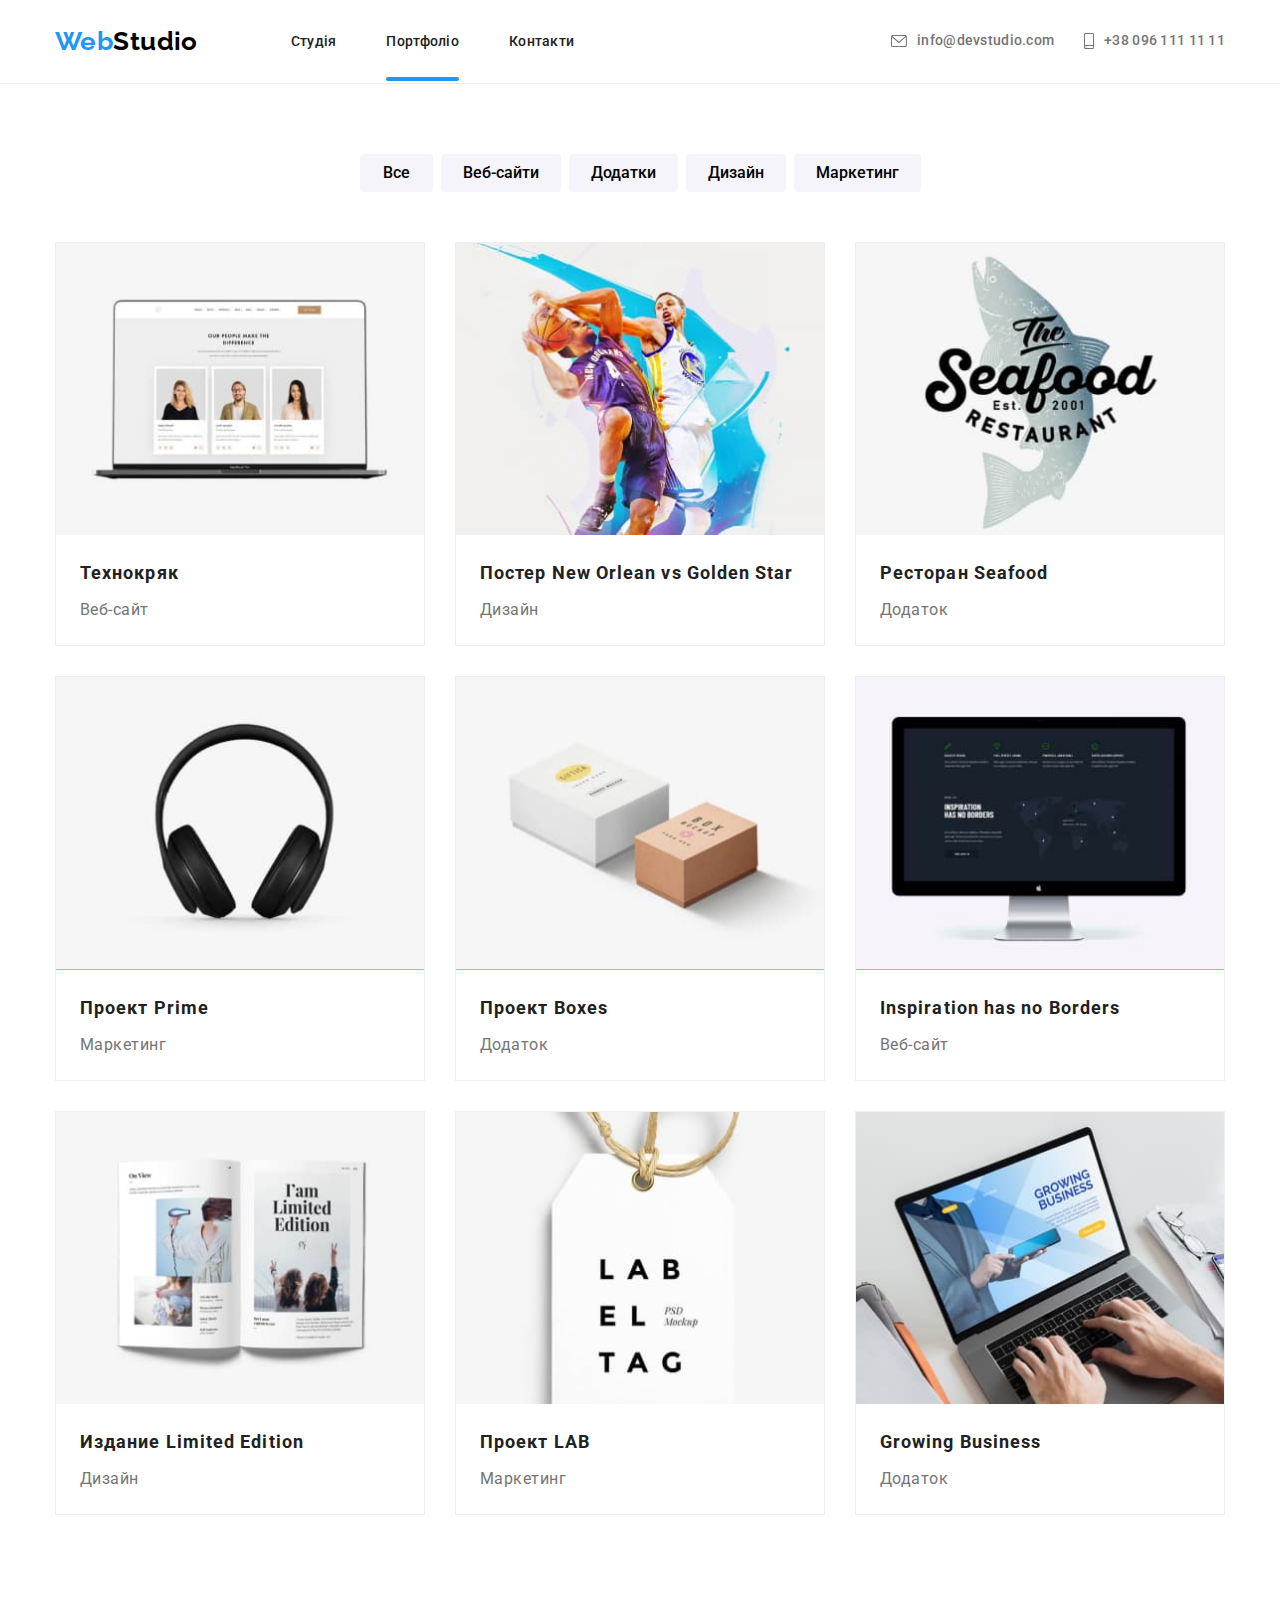
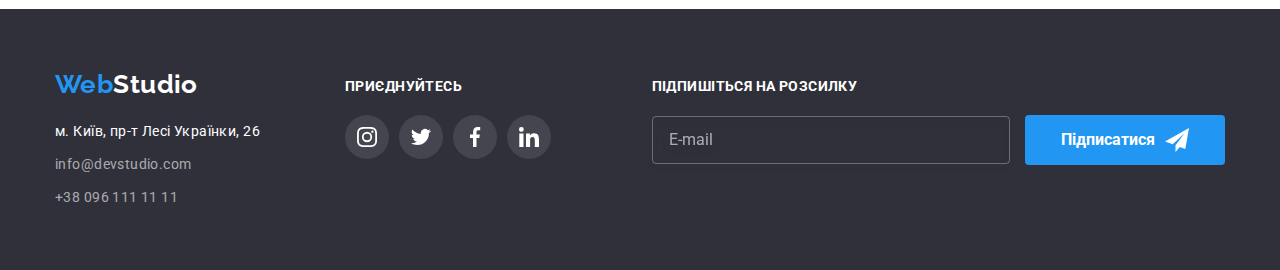
==== commit 7d057c7d: "finally!! right img in team and portfolio" ====
--- a/portfolio.html
+++ b/portfolio.html
@@ -114,469 +114,475 @@
     </heaer>
 
     <!-- портфоліо -->
-    <section class="portfolio container">
-      <h2 class="title visually-hidden">Наші роботи</h2>
-      <ul class="filter-list">
-        <li class="filter-list__item">
-          <button class="button button--secondary" type="button">Все</button>
-        </li>
-        <li class="filter-list__item">
-          <button class="button button--secondary" type="button">Веб-сайти</button>
-        </li>
-        <li class="filter-list__item">
-          <button class="button button--secondary" type="button">Додатки</button>
-        </li>
-        <li class="filter-list__item">
-          <button class="button button--secondary" type="button">Дизайн</button>
-        </li>
-        <li class="filter-list__item">
-          <button class="button button--secondary" type="button">Маркетинг</button>
-        </li>
-      </ul>
-
-      <ul class="portfolio-list">
-        <li class="portfolio-list__item">
-          <a class="portfolio-list__link" href="">
-            <div class="portfolio-list__thumb">
-              <picture
-                ><source
-                  srcset="
-                    ./images/technokryak-450.jpg     450w,
-                    ./images/technokryak-450@2x.jpg  900w,
-                    ./images/technokryak-450@3x.jpg 1350w
-                  "
-                  media="(max-width: 767px)"
-                  sizes="(min-width: 480px) 450px, 100vw"
-                />
-                <source
-                  srcset="
-                    ./images/technokryak-354.jpg     354w,
-                    ./images/technokryak-354@2x.jpg  708w,
-                    ./images/technokryak-354@3x.jpg 1062w
-                  "
-                  media="(min-width: 768px)"
-                  sizes="(min-width: 768px) 354px, 46vw"
-                />
-                <source
-                  srcset="
-                    ./images/technokryak-370.jpg     370w,
-                    ./images/technokryak-370@2x.jpg  740w,
-                    ./images/technokryak-370@3x.jpg 1110w
-                  "
-                  media="(min-width: 1200px)"
-                  sizes="(min-width: 1200px) 370px, 30vw"
-                />
-                <img src="./images/technokryak-450.jpg" alt="Веб-сайт" />
-              </picture>
-              <div class="portfolio-list__overlay">
-                <div class="portfolio-list__text">
-                  <p>
-                    Ресурс пропонує комплексні пропозиції з різним рівнем функціоналу та сервісів.
-                    Все це дозволить відвідувачу отримати вичерпні відомості про компанію чи
-                    приватну особу.
-                  </p>
-                </div>
-              </div>
-            </div>
-            <div class="portfolio-list__caption">
-              <h2 class="portfolio-list__title">Технокряк</h2>
-              <span class="portfolio-list__theme">Веб-сайт</span>
-            </div>
-          </a>
-        </li>
-        <li class="portfolio-list__item">
-          <a class="portfolio-list__link" href="">
-            <div class="portfolio-list__thumb">
-              <picture
-                ><source
-                  srcset="
-                    ./images/poster-450.jpg     450w,
-                    ./images/poster-450@2x.jpg  900w,
-                    ./images/poster-450@3x.jpg 1350w
-                  "
-                  media="(max-width: 767px)"
-                  sizes="(min-width: 480px) 450px, 100vw"
-                />
-                <source
-                  srcset="
-                    ./images/poster-354.jpg     354w,
-                    ./images/poster-354@2x.jpg  708w,
-                    ./images/poster-354@3x.jpg 1062w
-                  "
-                  media="(min-width: 768px)"
-                  sizes="(min-width: 768px) 354px, 46vw"
-                />
-                <source
-                  srcset="
-                    ./images/poster-370.jpg     370w,
-                    ./images/poster-370@2x.jpg  740w,
-                    ./images/poster-370@3x.jpg 1110w
-                  "
-                  media="(min-width: 1200px)"
-                  sizes="(min-width: 1200px) 370px, 30vw"
-                />
-                <img src="./images/poster-450.jpg" alt="Постер с баскетболистами" />
-              </picture>
-              <div class="portfolio-list__overlay">
-                <div class="portfolio-list__text">
-                  <p>
-                    Ресурс пропонує комплексні пропозиції з різним рівнем функціоналу та сервісів.
-                    Все це дозволить відвідувачу отримати вичерпні відомості про компанію чи
-                    приватну особу.
-                  </p>
-                </div>
-              </div>
-            </div>
-            <div class="portfolio-list__caption">
-              <h2 class="portfolio-list__title">Постер New Orlean vs Golden Star</h2>
-              <span class="portfolio-list__theme">Дизайн</span>
-            </div>
-          </a>
-        </li>
-        <li class="portfolio-list__item">
-          <a class="portfolio-list__link" href="">
-            <div class="portfolio-list__thumb">
-              <picture
-                ><source
-                  srcset="
-                    ./images/restaurant-seafood-450.jpg     450w,
-                    ./images/restaurant-seafood-450@2x.jpg  900w,
-                    ./images/restaurant-seafood-450@3x.jpg 1350w
-                  "
-                  media="(max-width: 767px)"
-                  sizes="(min-width: 480px) 450px, 100vw"
-                />
-                <source
-                  srcset="
-                    ./images/restaurant-seafood-354.jpg     354w,
-                    ./images/restaurant-seafood-354@2x.jpg  708w,
-                    ./images/restaurant-seafood-354@3x.jpg 1062w
-                  "
-                  media="(min-width: 768px)"
-                  sizes="(min-width: 768px) 354px, 46vw"
-                />
-                <source
-                  srcset="
-                    ./images/restaurant-seafood-370.jpg     370w,
-                    ./images/restaurant-seafood-370@2x.jpg  740w,
-                    ./images/restaurant-seafood-370@3x.jpg 1110w
-                  "
-                  media="(min-width: 1200px)"
-                  sizes="(min-width: 1200px) 370px, 30vw"
-                />
-                <img src="./images/restaurant-seafood-450.jpg" alt="Постер ресторану" />
-              </picture>
-              <div class="portfolio-list__overlay">
-                <div class="portfolio-list__text">
-                  <p>
-                    Ресурс пропонує комплексні пропозиції з різним рівнем функціоналу та сервісів.
-                    Все це дозволить відвідувачу отримати вичерпні відомості про компанію чи
-                    приватну особу.
-                  </p>
-                </div>
-              </div>
-            </div>
-            <div class="portfolio-list__caption">
-              <h2 class="portfolio-list__title">Ресторан Seafood</h2>
-              <span class="portfolio-list__theme">Додаток</span>
-            </div>
-          </a>
-        </li>
-        <li class="portfolio-list__item">
-          <a class="portfolio-list__link" href="">
-            <div class="portfolio-list__thumb">
-              <picture
-                ><source
-                  srcset="
-                    ./images/project-prime-450.jpg     450w,
-                    ./images/project-prime-450@2x.jpg  900w,
-                    ./images/project-prime-450@3x.jpg 1350w
-                  "
-                  media="(max-width: 767px)"
-                  sizes="(min-width: 480px) 450px, 100vw"
-                />
-                <source
-                  srcset="
-                    ./images/project-prime-354.jpg     354w,
-                    ./images/project-prime-354@2x.jpg  708w,
-                    ./images/project-prime-354@3x.jpg 1062w
-                  "
-                  media="(min-width: 768px)"
-                  sizes="(min-width: 768px) 354px, 46vw"
-                />
-                <source
-                  srcset="
-                    ./images/project-prime-370.jpg     370w,
-                    ./images/project-prime-370@2x.jpg  740w,
-                    ./images/project-prime-370@3x.jpg 1110w
-                  "
-                  media="(min-width: 1200px)"
-                  sizes="(min-width: 1200px) 370px, 30vw"
-                />
-                <img src="./images/project-prime-450.jpg" alt="Навушники" />
-              </picture>
-              <div class="portfolio-list__overlay">
-                <div class="portfolio-list__text">
-                  <p>
-                    Ресурс пропонує комплексні пропозиції з різним рівнем функціоналу та сервісів.
-                    Все це дозволить відвідувачу отримати вичерпні відомості про компанію чи
-                    приватну особу.
-                  </p>
-                </div>
-              </div>
-            </div>
-            <div class="portfolio-list__caption">
-              <h2 class="portfolio-list__title">Проект Prime</h2>
-              <span class="portfolio-list__theme">Маркетинг</span>
-            </div>
-          </a>
-        </li>
-        <li class="portfolio-list__item">
-          <a class="portfolio-list__link" href="">
-            <div class="portfolio-list__thumb">
-              <picture
-                ><source
-                  srcset="
-                    ./images/project-boxes-450.jpg     450w,
-                    ./images/project-boxes-450@2x.jpg  900w,
-                    ./images/project-boxes-450@3x.jpg 1350w
-                  "
-                  media="(max-width: 767px)"
-                  sizes="(min-width: 480px) 450px, 100vw"
-                />
-                <source
-                  srcset="
-                    ./images/project-boxes-354.jpg     354w,
-                    ./images/project-boxes-354@2x.jpg  708w,
-                    ./images/project-boxes-354@3x.jpg 1062w
-                  "
-                  media="(min-width: 768px)"
-                  sizes="(min-width: 768px) 354px, 46vw"
-                />
-                <source
-                  srcset="
-                    ./images/project-boxes-370.jpg     370w,
-                    ./images/project-boxes-370@2x.jpg  740w,
-                    ./images/project-boxes-370@3x.jpg 1110w
-                  "
-                  media="(min-width: 1200px)"
-                  sizes="(min-width: 1200px) 370px, 30vw"
-                />
-                <img src="./images/project-boxes-450.jpg" alt="Коробки" />
-              </picture>
-              <div class="portfolio-list__overlay">
-                <div class="portfolio-list__text">
-                  <p>
-                    Ресурс пропонує комплексні пропозиції з різним рівнем функціоналу та сервісів.
-                    Все це дозволить відвідувачу отримати вичерпні відомості про компанію чи
-                    приватну особу.
-                  </p>
-                </div>
-              </div>
-            </div>
-            <div class="portfolio-list__caption">
-              <h2 class="portfolio-list__title">Проект Boxes</h2>
-              <span class="portfolio-list__theme">Додаток</span>
-            </div>
-          </a>
-        </li>
-        <li class="portfolio-list__item">
-          <a class="portfolio-list__link" href="">
-            <div class="portfolio-list__thumb">
-              <picture
-                ><source
-                  srcset="
-                    ./images/inspiration-450.jpg     450w,
-                    ./images/inspiration-450@2x.jpg  900w,
-                    ./images/inspiration-450@3x.jpg 1350w
-                  "
-                  media="(max-width: 767px)"
-                  sizes="(min-width: 480px) 450px, 100vw"
-                />
-                <source
-                  srcset="
-                    ./images/inspiration-354.jpg     354w,
-                    ./images/inspiration-354@2x.jpg  708w,
-                    ./images/inspiration-354@3x.jpg 1062w
-                  "
-                  media="(min-width: 768px)"
-                  sizes="(min-width: 768px) 354px, 46vw"
-                />
-                <source
-                  srcset="
-                    ./images/inspiration-370.jpg     370w,
-                    ./images/inspiration-370@2x.jpg  740w,
-                    ./images/inspiration-370@3x.jpg 1110w
-                  "
-                  media="(min-width: 1200px)"
-                  sizes="(min-width: 1200px) 370px, 30vw"
-                />
-                <img src="./images/inspiration-450.jpg" alt="Монітор" />
-              </picture>
-              <div class="portfolio-list__overlay">
-                <div class="portfolio-list__text">
-                  <p>
-                    Ресурс пропонує комплексні пропозиції з різним рівнем функціоналу та сервісів.
-                    Все це дозволить відвідувачу отримати вичерпні відомості про компанію чи
-                    приватну особу.
-                  </p>
-                </div>
-              </div>
-            </div>
-            <div class="portfolio-list__caption">
-              <h2 class="portfolio-list__title">Inspiration has no Borders</h2>
-              <span class="portfolio-list__theme">Веб-сайт</span>
-            </div>
-          </a>
-        </li>
-        <li class="portfolio-list__item">
-          <a class="portfolio-list__link" href="">
-            <div class="portfolio-list__thumb">
-              <picture
-                ><source
-                  srcset="
-                    ./images/edition-limited-450.jpg     450w,
-                    ./images/edition-limited-450@2x.jpg  900w,
-                    ./images/edition-limited-450@3x.jpg 1350w
-                  "
-                  media="(max-width: 767px)"
-                  sizes="(min-width: 480px) 450px, 100vw"
-                />
-                <source
-                  srcset="
-                    ./images/edition-limited-354.jpg     354w,
-                    ./images/edition-limited-354@2x.jpg  708w,
-                    ./images/edition-limited-354@3x.jpg 1062w
-                  "
-                  media="(min-width: 768px)"
-                  sizes="(min-width: 768px) 354px, 46vw"
-                />
-                <source
-                  srcset="
-                    ./images/edition-limited-370.jpg     370w,
-                    ./images/edition-limited-370@2x.jpg  740w,
-                    ./images/edition-limited-370@3x.jpg 1110w
-                  "
-                  media="(min-width: 1200px)"
-                  sizes="(min-width: 1200px) 370px, 30vw"
-                />
-                <img src="./images/edition-limited-450.jpg" alt="Книга" />
-              </picture>
-              <div class="portfolio-list__overlay">
-                <div class="portfolio-list__text">
-                  <p>
-                    Ресурс пропонує комплексні пропозиції з різним рівнем функціоналу та сервісів.
-                    Все це дозволить відвідувачу отримати вичерпні відомості про компанію чи
-                    приватну особу.
-                  </p>
-                </div>
-              </div>
-            </div>
-            <div class="portfolio-list__caption">
-              <h2 class="portfolio-list__title">Издание Limited Edition</h2>
-              <span class="portfolio-list__theme">Дизайн</span>
-            </div>
-          </a>
-        </li>
-        <li class="portfolio-list__item">
-          <a class="portfolio-list__link" href="">
-            <div class="portfolio-list__thumb">
-              <picture
-                ><source
-                  srcset="
-                    ./images/project-lab-450.jpg     450w,
-                    ./images/project-lab-450@2x.jpg  900w,
-                    ./images/project-lab-450@3x.jpg 1350w
-                  "
-                  media="(max-width: 767px)"
-                  sizes="(min-width: 480px) 450px, 100vw"
-                />
-                <source
-                  srcset="
-                    ./images/project-lab-354.jpg     354w,
-                    ./images/project-lab-354@2x.jpg  708w,
-                    ./images/project-lab-354@3x.jpg 1062w
-                  "
-                  media="(min-width: 768px)"
-                  sizes="(min-width: 768px) 354px, 46vw"
-                />
-                <source
-                  srcset="
-                    ./images/project-lab-370.jpg     370w,
-                    ./images/project-lab-370@2x.jpg  740w,
-                    ./images/project-lab-370@3x.jpg 1110w
-                  "
-                  media="(min-width: 1200px)"
-                  sizes="(min-width: 1200px) 370px, 30vw"
-                />
-                <img src="./images/project-lab-450.jpg" alt="Бірка з назвою" />
-              </picture>
-              <div class="portfolio-list__overlay">
-                <div class="portfolio-list__text">
-                  <p>
-                    Ресурс пропонує комплексні пропозиції з різним рівнем функціоналу та сервісів.
-                    Все це дозволить відвідувачу отримати вичерпні відомості про компанію чи
-                    приватну особу.
-                  </p>
-                </div>
-              </div>
-            </div>
-            <div class="portfolio-list__caption">
-              <h2 class="portfolio-list__title">Проект LAB</h2>
-              <span class="portfolio-list__theme">Маркетинг</span>
-            </div>
-          </a>
-        </li>
-        <li class="portfolio-list__item">
-          <a class="portfolio-list__link" href="">
-            <div class="portfolio-list__thumb">
-              <picture
-                ><source
-                  srcset="
-                    ./images/growing-business-450.jpg     450w,
-                    ./images/growing-business-450@2x.jpg  900w,
-                    ./images/growing-business-450@3x.jpg 1350w
-                  "
-                  media="(max-width: 767px)"
-                  sizes="(min-width: 480px) 450px, 100vw"
-                />
-                <source
-                  srcset="
-                    ./images/growing-business-354.jpg     354w,
-                    ./images/growing-business-354@2x.jpg  708w,
-                    ./images/growing-business-354@3x.jpg 1062w
-                  "
-                  media="(min-width: 768px)"
-                  sizes="(min-width: 768px) 354px, 46vw"
-                />
-                <source
-                  srcset="
-                    ./images/growing-business-370.jpg     370w,
-                    ./images/growing-business-370@2x.jpg  740w,
-                    ./images/growing-business-370@3x.jpg 1110w
-                  "
-                  media="(min-width: 1200px)"
-                  sizes="(min-width: 1200px) 370px, 30vw"
-                />
-                <img src="./images/growing-business-450.jpg" alt="Ноутбук" />
-              </picture>
-              <div class="portfolio-list__overlay">
-                <div class="portfolio-list__text">
-                  <p>
-                    Ресурс пропонує комплексні пропозиції з різним рівнем функціоналу та сервісів.
-                    Все це дозволить відвідувачу отримати вичерпні відомості про компанію чи
-                    приватну особу.
-                  </p>
-                </div>
-              </div>
-            </div>
-            <div class="portfolio-list__caption">
-              <h2 class="portfolio-list__title">Growing Business</h2>
-              <span class="portfolio-list__theme">Додаток</span>
-            </div>
-          </a>
-        </li>
-      </ul>
+    <section class="portfolio">
+      <div class="container">
+        <h2 class="title visually-hidden">Наші роботи</h2>
+        <ul class="filter-list">
+          <li class="filter-list__item">
+            <button class="button button--secondary" type="button">Все</button>
+          </li>
+          <li class="filter-list__item">
+            <button class="button button--secondary" type="button">Веб-сайти</button>
+          </li>
+          <li class="filter-list__item">
+            <button class="button button--secondary" type="button">Додатки</button>
+          </li>
+          <li class="filter-list__item">
+            <button class="button button--secondary" type="button">Дизайн</button>
+          </li>
+          <li class="filter-list__item">
+            <button class="button button--secondary" type="button">Маркетинг</button>
+          </li>
+        </ul>
+
+        <ul class="portfolio-list">
+          <li class="portfolio-list__item">
+            <a class="portfolio-list__link" href="">
+              <div class="portfolio-list__thumb">
+                <picture
+                  ><source
+                    srcset="
+                      ./images/technokryak-450.jpg     450w,
+                      ./images/technokryak-450@2x.jpg  900w,
+                      ./images/technokryak-450@3x.jpg 1350w
+                    "
+                    media="(max-width: 767px)"
+                    sizes="(min-width: 480px) 450px, 100vw"
+                  />
+                  <source
+                    srcset="
+                      ./images/technokryak-370.jpg     370w,
+                      ./images/technokryak-370@2x.jpg  740w,
+                      ./images/technokryak-370@3x.jpg 1110w
+                    "
+                    media="(min-width: 1200px)"
+                    sizes="(min-width: 1200px) 370px, 30vw"
+                  />
+                  <source
+                    srcset="
+                      ./images/technokryak-354.jpg     354w,
+                      ./images/technokryak-354@2x.jpg  708w,
+                      ./images/technokryak-354@3x.jpg 1062w
+                    "
+                    media="(min-width: 768px)"
+                    sizes="(min-width: 768px) 354px, 46vw"
+                  />
+
+                  <img src="./images/technokryak-450.jpg" alt="Веб-сайт" />
+                </picture>
+                <div class="portfolio-list__overlay">
+                  <div class="portfolio-list__text">
+                    <p>
+                      Ресурс пропонує комплексні пропозиції з різним рівнем функціоналу та сервісів.
+                      Все це дозволить відвідувачу отримати вичерпні відомості про компанію чи
+                      приватну особу.
+                    </p>
+                  </div>
+                </div>
+              </div>
+              <div class="portfolio-list__caption">
+                <h2 class="portfolio-list__title">Технокряк</h2>
+                <span class="portfolio-list__theme">Веб-сайт</span>
+              </div>
+            </a>
+          </li>
+          <li class="portfolio-list__item">
+            <a class="portfolio-list__link" href="">
+              <div class="portfolio-list__thumb">
+                <picture
+                  ><source
+                    srcset="
+                      ./images/poster-450.jpg     450w,
+                      ./images/poster-450@2x.jpg  900w,
+                      ./images/poster-450@3x.jpg 1350w
+                    "
+                    media="(max-width: 767px)"
+                    sizes="(min-width: 480px) 450px, 100vw"
+                  />
+                  <source
+                    srcset="
+                      ./images/poster-370.jpg     370w,
+                      ./images/poster-370@2x.jpg  740w,
+                      ./images/poster-370@3x.jpg 1110w
+                    "
+                    media="(min-width: 1200px)"
+                    sizes="(min-width: 1200px) 370px, 30vw"
+                  />
+                  <source
+                    srcset="
+                      ./images/poster-354.jpg     354w,
+                      ./images/poster-354@2x.jpg  708w,
+                      ./images/poster-354@3x.jpg 1062w
+                    "
+                    media="(min-width: 768px)"
+                    sizes="(min-width: 768px) 354px, 46vw"
+                  />
+
+                  <img src="./images/poster-450.jpg" alt="Постер с баскетболистами" />
+                </picture>
+                <div class="portfolio-list__overlay">
+                  <div class="portfolio-list__text">
+                    <p>
+                      Ресурс пропонує комплексні пропозиції з різним рівнем функціоналу та сервісів.
+                      Все це дозволить відвідувачу отримати вичерпні відомості про компанію чи
+                      приватну особу.
+                    </p>
+                  </div>
+                </div>
+              </div>
+              <div class="portfolio-list__caption">
+                <h2 class="portfolio-list__title">Постер New Orlean vs Golden Star</h2>
+                <span class="portfolio-list__theme">Дизайн</span>
+              </div>
+            </a>
+          </li>
+          <li class="portfolio-list__item">
+            <a class="portfolio-list__link" href="">
+              <div class="portfolio-list__thumb">
+                <picture
+                  ><source
+                    srcset="
+                      ./images/restaurant-seafood-450.jpg     450w,
+                      ./images/restaurant-seafood-450@2x.jpg  900w,
+                      ./images/restaurant-seafood-450@3x.jpg 1350w
+                    "
+                    media="(max-width: 767px)"
+                    sizes="(min-width: 480px) 450px, 100vw"
+                  />
+                  <source
+                    srcset="
+                      ./images/restaurant-seafood-370.jpg     370w,
+                      ./images/restaurant-seafood-370@2x.jpg  740w,
+                      ./images/restaurant-seafood-370@3x.jpg 1110w
+                    "
+                    media="(min-width: 1200px)"
+                    sizes="(min-width: 1200px) 370px, 30vw"
+                  />
+                  <source
+                    srcset="
+                      ./images/restaurant-seafood-354.jpg     354w,
+                      ./images/restaurant-seafood-354@2x.jpg  708w,
+                      ./images/restaurant-seafood-354@3x.jpg 1062w
+                    "
+                    media="(min-width: 768px)"
+                    sizes="(min-width: 768px) 354px, 46vw"
+                  />
+
+                  <img src="./images/restaurant-seafood-450.jpg" alt="Постер ресторану" />
+                </picture>
+                <div class="portfolio-list__overlay">
+                  <div class="portfolio-list__text">
+                    <p>
+                      Ресурс пропонує комплексні пропозиції з різним рівнем функціоналу та сервісів.
+                      Все це дозволить відвідувачу отримати вичерпні відомості про компанію чи
+                      приватну особу.
+                    </p>
+                  </div>
+                </div>
+              </div>
+              <div class="portfolio-list__caption">
+                <h2 class="portfolio-list__title">Ресторан Seafood</h2>
+                <span class="portfolio-list__theme">Додаток</span>
+              </div>
+            </a>
+          </li>
+          <li class="portfolio-list__item">
+            <a class="portfolio-list__link" href="">
+              <div class="portfolio-list__thumb">
+                <picture
+                  ><source
+                    srcset="
+                      ./images/project-prime-450.jpg     450w,
+                      ./images/project-prime-450@2x.jpg  900w,
+                      ./images/project-prime-450@3x.jpg 1350w
+                    "
+                    media="(max-width: 767px)"
+                    sizes="(min-width: 480px) 450px, 100vw"
+                  />
+                  <source
+                    srcset="
+                      ./images/project-prime-370.jpg     370w,
+                      ./images/project-prime-370@2x.jpg  740w,
+                      ./images/project-prime-370@3x.jpg 1110w
+                    "
+                    media="(min-width: 1200px)"
+                    sizes="(min-width: 1200px) 370px, 30vw"
+                  />
+                  <source
+                    srcset="
+                      ./images/project-prime-354.jpg     354w,
+                      ./images/project-prime-354@2x.jpg  708w,
+                      ./images/project-prime-354@3x.jpg 1062w
+                    "
+                    media="(min-width: 768px)"
+                    sizes="(min-width: 768px) 354px, 46vw"
+                  />
+                  <img src="./images/project-prime-450.jpg" alt="Навушники" />
+                </picture>
+                <div class="portfolio-list__overlay">
+                  <div class="portfolio-list__text">
+                    <p>
+                      Ресурс пропонує комплексні пропозиції з різним рівнем функціоналу та сервісів.
+                      Все це дозволить відвідувачу отримати вичерпні відомості про компанію чи
+                      приватну особу.
+                    </p>
+                  </div>
+                </div>
+              </div>
+              <div class="portfolio-list__caption">
+                <h2 class="portfolio-list__title">Проект Prime</h2>
+                <span class="portfolio-list__theme">Маркетинг</span>
+              </div>
+            </a>
+          </li>
+          <li class="portfolio-list__item">
+            <a class="portfolio-list__link" href="">
+              <div class="portfolio-list__thumb">
+                <picture
+                  ><source
+                    srcset="
+                      ./images/project-boxes-450.jpg     450w,
+                      ./images/project-boxes-450@2x.jpg  900w,
+                      ./images/project-boxes-450@3x.jpg 1350w
+                    "
+                    media="(max-width: 767px)"
+                    sizes="(min-width: 480px) 450px, 100vw"
+                  />
+                  <source
+                    srcset="
+                      ./images/project-boxes-370.jpg     370w,
+                      ./images/project-boxes-370@2x.jpg  740w,
+                      ./images/project-boxes-370@3x.jpg 1110w
+                    "
+                    media="(min-width: 1200px)"
+                    sizes="(min-width: 1200px) 370px, 30vw"
+                  />
+                  <source
+                    srcset="
+                      ./images/project-boxes-354.jpg     354w,
+                      ./images/project-boxes-354@2x.jpg  708w,
+                      ./images/project-boxes-354@3x.jpg 1062w
+                    "
+                    media="(min-width: 768px)"
+                    sizes="(min-width: 768px) 354px, 46vw"
+                  />
+                  <img src="./images/project-boxes-450.jpg" alt="Коробки" />
+                </picture>
+                <div class="portfolio-list__overlay">
+                  <div class="portfolio-list__text">
+                    <p>
+                      Ресурс пропонує комплексні пропозиції з різним рівнем функціоналу та сервісів.
+                      Все це дозволить відвідувачу отримати вичерпні відомості про компанію чи
+                      приватну особу.
+                    </p>
+                  </div>
+                </div>
+              </div>
+              <div class="portfolio-list__caption">
+                <h2 class="portfolio-list__title">Проект Boxes</h2>
+                <span class="portfolio-list__theme">Додаток</span>
+              </div>
+            </a>
+          </li>
+          <li class="portfolio-list__item">
+            <a class="portfolio-list__link" href="">
+              <div class="portfolio-list__thumb">
+                <picture
+                  ><source
+                    srcset="
+                      ./images/inspiration-450.jpg     450w,
+                      ./images/inspiration-450@2x.jpg  900w,
+                      ./images/inspiration-450@3x.jpg 1350w
+                    "
+                    media="(max-width: 767px)"
+                    sizes="(min-width: 480px) 450px, 100vw"
+                  />
+                  <source
+                    srcset="
+                      ./images/inspiration-370.jpg     370w,
+                      ./images/inspiration-370@2x.jpg  740w,
+                      ./images/inspiration-370@3x.jpg 1110w
+                    "
+                    media="(min-width: 1200px)"
+                    sizes="(min-width: 1200px) 370px, 30vw"
+                  />
+                  <source
+                    srcset="
+                      ./images/inspiration-354.jpg     354w,
+                      ./images/inspiration-354@2x.jpg  708w,
+                      ./images/inspiration-354@3x.jpg 1062w
+                    "
+                    media="(min-width: 768px)"
+                    sizes="(min-width: 768px) 354px, 46vw"
+                  />
+
+                  <img src="./images/inspiration-450.jpg" alt="Монітор" />
+                </picture>
+                <div class="portfolio-list__overlay">
+                  <div class="portfolio-list__text">
+                    <p>
+                      Ресурс пропонує комплексні пропозиції з різним рівнем функціоналу та сервісів.
+                      Все це дозволить відвідувачу отримати вичерпні відомості про компанію чи
+                      приватну особу.
+                    </p>
+                  </div>
+                </div>
+              </div>
+              <div class="portfolio-list__caption">
+                <h2 class="portfolio-list__title">Inspiration has no Borders</h2>
+                <span class="portfolio-list__theme">Веб-сайт</span>
+              </div>
+            </a>
+          </li>
+          <li class="portfolio-list__item">
+            <a class="portfolio-list__link" href="">
+              <div class="portfolio-list__thumb">
+                <picture
+                  ><source
+                    srcset="
+                      ./images/edition-limited-450.jpg     450w,
+                      ./images/edition-limited-450@2x.jpg  900w,
+                      ./images/edition-limited-450@3x.jpg 1350w
+                    "
+                    media="(max-width: 767px)"
+                    sizes="(min-width: 480px) 450px, 100vw"
+                  />
+                  <source
+                    srcset="
+                      ./images/edition-limited-370.jpg     370w,
+                      ./images/edition-limited-370@2x.jpg  740w,
+                      ./images/edition-limited-370@3x.jpg 1110w
+                    "
+                    media="(min-width: 1200px)"
+                    sizes="(min-width: 1200px) 370px, 30vw"
+                  />
+                  <source
+                    srcset="
+                      ./images/edition-limited-354.jpg     354w,
+                      ./images/edition-limited-354@2x.jpg  708w,
+                      ./images/edition-limited-354@3x.jpg 1062w
+                    "
+                    media="(min-width: 768px)"
+                    sizes="(min-width: 768px) 354px, 46vw"
+                  />
+                  <img src="./images/edition-limited-450.jpg" alt="Книга" />
+                </picture>
+                <div class="portfolio-list__overlay">
+                  <div class="portfolio-list__text">
+                    <p>
+                      Ресурс пропонує комплексні пропозиції з різним рівнем функціоналу та сервісів.
+                      Все це дозволить відвідувачу отримати вичерпні відомості про компанію чи
+                      приватну особу.
+                    </p>
+                  </div>
+                </div>
+              </div>
+              <div class="portfolio-list__caption">
+                <h2 class="portfolio-list__title">Издание Limited Edition</h2>
+                <span class="portfolio-list__theme">Дизайн</span>
+              </div>
+            </a>
+          </li>
+          <li class="portfolio-list__item">
+            <a class="portfolio-list__link" href="">
+              <div class="portfolio-list__thumb">
+                <picture
+                  ><source
+                    srcset="
+                      ./images/project-lab-450.jpg     450w,
+                      ./images/project-lab-450@2x.jpg  900w,
+                      ./images/project-lab-450@3x.jpg 1350w
+                    "
+                    media="(max-width: 767px)"
+                    sizes="(min-width: 480px) 450px, 100vw"
+                  />
+                  <source
+                    srcset="
+                      ./images/project-lab-370.jpg     370w,
+                      ./images/project-lab-370@2x.jpg  740w,
+                      ./images/project-lab-370@3x.jpg 1110w
+                    "
+                    media="(min-width: 1200px)"
+                    sizes="(min-width: 1200px) 370px, 30vw"
+                  />
+                  <source
+                    srcset="
+                      ./images/project-lab-354.jpg     354w,
+                      ./images/project-lab-354@2x.jpg  708w,
+                      ./images/project-lab-354@3x.jpg 1062w
+                    "
+                    media="(min-width: 768px)"
+                    sizes="(min-width: 768px) 354px, 46vw"
+                  />
+                  <img src="./images/project-lab-450.jpg" alt="Бірка з назвою" />
+                </picture>
+                <div class="portfolio-list__overlay">
+                  <div class="portfolio-list__text">
+                    <p>
+                      Ресурс пропонує комплексні пропозиції з різним рівнем функціоналу та сервісів.
+                      Все це дозволить відвідувачу отримати вичерпні відомості про компанію чи
+                      приватну особу.
+                    </p>
+                  </div>
+                </div>
+              </div>
+              <div class="portfolio-list__caption">
+                <h2 class="portfolio-list__title">Проект LAB</h2>
+                <span class="portfolio-list__theme">Маркетинг</span>
+              </div>
+            </a>
+          </li>
+          <li class="portfolio-list__item">
+            <a class="portfolio-list__link" href="">
+              <div class="portfolio-list__thumb">
+                <picture
+                  ><source
+                    srcset="
+                      ./images/growing-business-450.jpg     450w,
+                      ./images/growing-business-450@2x.jpg  900w,
+                      ./images/growing-business-450@3x.jpg 1350w
+                    "
+                    media="(max-width: 767px)"
+                    sizes="(min-width: 480px) 450px, 100vw"
+                  />
+                  <source
+                    srcset="
+                      ./images/growing-business-370.jpg     370w,
+                      ./images/growing-business-370@2x.jpg  740w,
+                      ./images/growing-business-370@3x.jpg 1110w
+                    "
+                    media="(min-width: 1200px)"
+                    sizes="(min-width: 1200px) 370px, 30vw"
+                  />
+                  <source
+                    srcset="
+                      ./images/growing-business-354.jpg     354w,
+                      ./images/growing-business-354@2x.jpg  708w,
+                      ./images/growing-business-354@3x.jpg 1062w
+                    "
+                    media="(min-width: 768px)"
+                    sizes="(min-width: 768px) 354px, 46vw"
+                  />
+                  <img src="./images/growing-business-450.jpg" alt="Ноутбук" />
+                </picture>
+                <div class="portfolio-list__overlay">
+                  <div class="portfolio-list__text">
+                    <p>
+                      Ресурс пропонує комплексні пропозиції з різним рівнем функціоналу та сервісів.
+                      Все це дозволить відвідувачу отримати вичерпні відомості про компанію чи
+                      приватну особу.
+                    </p>
+                  </div>
+                </div>
+              </div>
+              <div class="portfolio-list__caption">
+                <h2 class="portfolio-list__title">Growing Business</h2>
+                <span class="portfolio-list__theme">Додаток</span>
+              </div>
+            </a>
+          </li>
+        </ul>
+      </div>
     </section>
 
     <!-- футер -->
--- a/css/main.min.css
+++ b/css/main.min.css
@@ -1 +1 @@
-/*! modern-normalize v1.1.0 | MIT License | https://github.com/sindresorhus/modern-normalize */*,::before,::after{box-sizing:border-box}html{line-height:1.15;-webkit-text-size-adjust:100%;-moz-tab-size:4;-o-tab-size:4;tab-size:4}body{margin:0;font-family:system-ui,-apple-system,"Segoe UI",Roboto,Helvetica,Arial,sans-serif,"Apple Color Emoji","Segoe UI Emoji"}hr{height:0;color:inherit}abbr[title]{-webkit-text-decoration:underline dotted;text-decoration:underline dotted}b,strong{font-weight:bolder}code,kbd,samp,pre{font-family:ui-monospace,SFMono-Regular,Consolas,"Liberation Mono",Menlo,monospace;font-size:1em}small{font-size:80%}sub,sup{font-size:75%;line-height:0;position:relative;vertical-align:baseline}sub{bottom:-0.25em}sup{top:-0.5em}table{text-indent:0;border-color:inherit}button,input,optgroup,select,textarea{font-family:inherit;font-size:100%;line-height:1.15;margin:0}button,select{text-transform:none}button,[type=button],[type=reset],[type=submit]{-webkit-appearance:button}::-moz-focus-inner{border-style:none;padding:0}:-moz-focusring{outline:1px dotted ButtonText}:-moz-ui-invalid{box-shadow:none}legend{padding:0}progress{vertical-align:baseline}::-webkit-inner-spin-button,::-webkit-outer-spin-button{height:auto}[type=search]{-webkit-appearance:textfield;outline-offset:-2px}::-webkit-search-decoration{-webkit-appearance:none}::-webkit-file-upload-button{-webkit-appearance:button;font:inherit}summary{display:list-item}body{background-color:#fff;color:#757575;font-family:"Roboto",sans-serif;font-size:14px;letter-spacing:.03em}body .modal-open{overflow:hidden}p,a,ul,h1,h2,h3{margin:0;padding:0}a{text-decoration:none}ul{list-style:none}button{display:inline-block;cursor:pointer}img{display:block;max-width:100%;height:auto}address{font-style:normal}input,textarea{color:inherit;border:1px solid rgba(33,33,33,.2);border-radius:4px;transition:border 250ms cubic-bezier(0.4, 0, 0.2, 1)}input:focus,textarea:focus{outline:none;border:1px solid #2196f3;border-radius:4px}textarea{resize:none}.container{margin-left:auto;margin-right:auto;padding:0 15px}@media screen and (min-width: 480px){.container{width:480px}}@media screen and (min-width: 768px){.container{width:768px}}@media screen and (min-width: 1200px){.container{width:1200px}}.visually-hidden{position:absolute;width:1px;height:1px;margin:-1px;border:0;padding:0;white-space:nowrap;-webkit-clip-path:inset(100%);clip-path:inset(100%);clip:rect(0 0 0 0);overflow:hidden}.title{margin-bottom:30px;color:#212121;font-weight:700;font-size:28px;line-height:1.18;text-align:center}@media screen and (min-width: 1200px){.title{margin-bottom:50px;font-size:36px;line-height:1.17}}.button{padding:6px 22px;min-width:73px;cursor:pointer;color:#000;background-color:#f5f4fa;font-weight:500;font-size:16px;line-height:1.62;text-align:center;border-radius:4px;border:none;transition:background-color 250ms cubic-bezier(0.4, 0, 0.2, 1),box-shadow 250ms cubic-bezier(0.4, 0, 0.2, 1)}.button:hover,.button:focus{background-color:#2196f3;color:#fff;box-shadow:0px 1px 3px rgba(0,0,0,.12),0px 1px 1px rgba(0,0,0,.14),0px 2px 1px rgba(0,0,0,.2)}.button--primary{padding:10px 32px;min-width:200px;min-height:50px;background-color:#2196f3;color:#fff;font-weight:700;font-size:16px;line-height:1.88;transition:background-color 250ms cubic-bezier(0.4, 0, 0.2, 1),color 250ms cubic-bezier(0.4, 0, 0.2, 1)}.button--primary:hover{background-color:#188ce8}.button--footer{display:inline-flex;justify-content:center;align-items:center}.button--footer__icon{margin-left:10px;fill:#fff}.logo{display:inline-block;padding-top:16px;padding-bottom:16px;font-family:"Raleway",sans-serif;font-weight:700;font-size:24px;line-height:1.17}.logo--is-hide{display:none}@media screen and (min-width: 768px){.logo{padding-top:26px;padding-bottom:26px}}@media screen and (min-width: 1200px){.logo{font-size:26px;line-height:1.19}}.logo__item{color:#2196f3}.logo__item--common{color:#000}.logo__item--footer{color:#fff}.logo>.logo__item{transition:color 250ms cubic-bezier(0.4, 0, 0.2, 1)}.logo:hover>.logo__item{color:rgba(33,150,243,.6)}.logo--footer{padding:0;margin-bottom:20px}body{margin-top:60px}body.menu-container--is-open{overflow:hidden}.header{position:fixed;top:0;left:0;width:100%;z-index:5;display:block;border-bottom:1px solid #ececec;background-color:#fff}@media screen and (min-width: 768px){.header{display:flex}}.header__button{fill:#000}@media screen and (max-width: 767px){.header__button{display:inline-flex;justify-self:flex-end;padding:0;margin-left:auto;border:none;background-color:rgba(0,0,0,0)}.header__button--close{display:block;margin-top:10px;margin-right:15px}}@media screen and (min-width: 768px){.header__button{display:none}}.header__button:hover,.header__button:focus{fill:#2196f3}.header__icon--close{display:none}.header__button--is-open .header__icon--close{display:block}.header__button--is-open .header__icon--menu{display:none}.menu-container{display:none}@media screen and (max-width: 767px){.menu-container{position:absolute;top:0;left:0;z-index:3;overflow-y:scroll;margin-top:60px;padding-left:40px;width:100%;min-height:1000vh;background-color:#fff}.menu-container--is-open{display:block}}@media screen and (min-width: 768px){.menu-container{display:flex;width:100%}}.main-navigation{display:flex;align-items:center;min-height:60px}@media screen and (max-width: 767px){.main-navigation{justify-content:space-between}.main-navigation__link{font-weight:500;font-size:40px;line-height:1.18;letter-spacing:.02em;color:#000}}@media screen and (min-width: 768px){.main-navigation{min-height:80px}.main-navigation__link{padding:32px 0;font-weight:500;font-size:14px;line-height:1.14;letter-spacing:.02em;color:#212121;transition:color 250ms cubic-bezier(0.4, 0, 0.2, 1)}.main-navigation__link:hover,.main-navigation__link:focus{color:#2196f3}}@media screen and (min-width: 1200px){.main-navigation{min-height:60px}}@media screen and (max-width: 767px){.site-navigation__link--active{color:#2196f3}.site-navigation__item:not(:last-child){margin-bottom:32px}.site-navigation__item:last-child{margin-bottom:clamp(50px,20%,302px)}}@media screen and (min-width: 768px){.site-navigation{display:flex;align-items:center;margin-left:88px}.site-navigation__item:not(:last-child){margin-right:50px}.site-navigation__link{position:relative}.site-navigation__link--active::after{content:"";position:absolute;left:0;bottom:0;display:block;width:100%;height:4px;background-color:#2196f3;border-radius:2px}}@media screen and (min-width: 1200px){.site-navigation{margin-left:93px}}@media screen and (max-width: 767px){.contact-navigation-mobile__link{font-size:34px;color:#2196f3;margin-bottom:32px}.contact-navigation-mobile__item:not(:last-child){margin-bottom:32px}.contact-navigation-mobile__item:last-child{margin-bottom:64px}.contact-navigation-mobile__item:last-child .contact-navigation-mobile__link{font-size:24px;line-height:1.17;color:#757575}}@media screen and (min-width: 768px){.contact-navigation-mobile{display:none}}.mobile-menu-list{display:none}@media screen and (max-width: 767px){.mobile-menu-list{display:flex;margin-bottom:48px}.mobile-menu-list__item{font-weight:500;font-size:18px;line-height:1.22;letter-spacing:.02em;color:#2196f3}.mobile-menu-list__item:not(:last-child){margin-right:10px}.mobile-menu-list__separator{display:inline-block;color:rgba(33,33,33,.2);margin-left:10px}}.contact-navigation{display:none}@media screen and (min-width: 768px)and (max-width: 1199px){.contact-navigation{flex-direction:column;align-items:flex-start}.contact-navigation__item:not(:last-child){margin-bottom:10px}}@media screen and (min-width: 768px){.contact-navigation{display:flex;margin-left:auto}.contact-navigation__item{fill:#757575}.contact-navigation__link{display:flex;align-items:center;justify-content:center;padding:0;color:#757575}.contact-navigation__icon{margin-right:10px;fill:currentColor}}@media screen and (min-width: 1200px){.contact-navigation{display:flex;align-items:center}.contact-navigation__item:not(:last-child){margin-right:30px}}.hero{padding:118px 0;margin-right:auto;margin-left:auto;text-align:center;background-color:#c4c4c4;background-image:linear-gradient(rgba(47, 48, 58, 0.4), rgba(47, 48, 58, 0.4)),url(../images/bgi-mobile.jpg);background-repeat:no-repeat;background-position:center;background-size:cover}@media screen and (min-width: 1200px){.hero{padding:200px 0}}@media(min-device-pixel-ratio: 2),(-webkit-min-device-pixel-ratio: 2),(min-resolution: 192dpi),(min-resolution: 2dppx){.hero{background-image:linear-gradient(rgba(47, 48, 58, 0.4), rgba(47, 48, 58, 0.4)),url(../images/bgi-mobile@2x.jpg)}}@media screen and (min-width: 768px){.hero{background-image:linear-gradient(rgba(47, 48, 58, 0.4), rgba(47, 48, 58, 0.4)),url(../images/bgi-tablet.jpg)}}@media screen and (min-width: 768px)and (min-device-pixel-ratio: 2),screen and (min-width: 768px)and (-webkit-min-device-pixel-ratio: 2),screen and (min-width: 768px)and (min-resolution: 192dpi),screen and (min-width: 768px)and (min-resolution: 2dppx){.hero{background-image:linear-gradient(rgba(47, 48, 58, 0.4), rgba(47, 48, 58, 0.4)),url(../images/bgi-tablet@2x.jpg)}}@media screen and (min-width: 1200px){.hero{background-image:linear-gradient(rgba(47, 48, 58, 0.4), rgba(47, 48, 58, 0.4)),url(../images/bgi.jpg)}}@media screen and (min-width: 1200px)and (min-device-pixel-ratio: 2),screen and (min-width: 1200px)and (-webkit-min-device-pixel-ratio: 2),screen and (min-width: 1200px)and (min-resolution: 192dpi),screen and (min-width: 1200px)and (min-resolution: 2dppx){.hero{background-image:linear-gradient(rgba(47, 48, 58, 0.4), rgba(47, 48, 58, 0.4)),url(../images/bgi@2x.jpg)}}.hero__title{margin-bottom:30px;color:#fff;font-weight:900;font-size:26px;line-height:1.62;letter-spacing:.06em;text-transform:uppercase}@media screen and (min-width: 1200px){.hero__title{font-size:44px;line-height:1.36}}.features{padding-top:60px;padding-bottom:60px}@media screen and (min-width: 1200px){.features{padding-top:94px;padding-bottom:94px}}@media screen and (min-width: 768px){.features-list{display:flex;flex-wrap:wrap}}.features-list__item{max-width:450px}@media screen and (min-width: 768px){.features-list__item{width:calc((100% - 30px)/2)}}@media screen and (min-width: 1200px){.features-list__item{width:calc((100% - 90px)/4)}.features-list__item:not(:last-child){margin-right:30px}}@media screen and (min-width: 480px)and (max-width: 767px){.features-list__item:not(:last-child){margin-bottom:30px}}@media screen and (min-width: 768px)and (max-width: 1199px){.features-list__item:not(:nth-last-child(-n+2)){margin-bottom:30px}.features-list__item:nth-child(odd){margin-right:30px}}.features-list__title{margin-bottom:10px;color:#212121;font-weight:700;font-size:14px;line-height:1.14;text-transform:uppercase}.features-list__caption{margin-top:0;margin-bottom:0px;font-size:14px;line-height:1.71}.features-list__container{display:flex;justify-content:center;align-items:center;margin-bottom:30px;min-height:120px;background-color:#f5f4fa;border-radius:4px}.occupation{padding-bottom:94px}@media screen and (max-width: 1199px){.occupation{display:none}}.occupation-list{display:flex}.occupation-list__thumb{position:relative}.occupation-list__caption{position:absolute;right:0;left:0;bottom:0;display:flex;justify-content:center;align-items:center;margin:0;height:70px;background:rgba(47,48,58,.8);color:#fff;font-weight:700;line-height:1.14;text-align:center;text-transform:uppercase}.occupation-list__item:not(:last-child){margin-right:30px}.social-list{display:flex;justify-content:center}.social-list__item:not(:last-child){margin-right:10px}.social-list__link{display:flex;align-items:center;justify-content:center;width:44px;height:44px;padding:0;border:none;border-radius:50%;fill:#afb1b8;transition:background-color 250ms cubic-bezier(0.4, 0, 0.2, 1)}.social-list__link:hover,.social-list__linl:focus{fill:#fff;background-color:#2196f3}.social-list__item--footer{border-radius:50%;background-color:rgba(255,255,255,.1)}.social-list__item--footer .social-list__link{fill:#fff}.social-list__item--footer .social-list__link:hover,.social-list__item--footer .social-list__linl:focus{background-color:#2196f3}.team{padding-top:60px;padding-bottom:60px;background-color:#f5f4fa}@media screen and (min-width: 1200px){.team{padding-top:94px;padding-bottom:94px}}@media screen and (min-width: 768px){.team-list{display:flex;justify-content:center;flex-wrap:wrap}}.team-list__item{max-width:450px;text-align:center;background-color:#fff;box-shadow:0px 1px 3px rgba(0,0,0,.12),0px 1px 1px rgba(0,0,0,.14),0px 2px 1px rgba(0,0,0,.2);border-radius:0px 0px 4px 4px}@media screen and (min-width: 768px){.team-list__item{width:calc((100% - 30px)/2)}}@media screen and (min-width: 1200px){.team-list__item{width:calc((100% - 90px)/4)}.team-list__item:not(:last-child){margin-right:30px}}@media screen and (min-width: 480px)and (max-width: 767px){.team-list__item:not(:last-child){margin-bottom:30px}}@media screen and (min-width: 768px)and (max-width: 1199px){.team-list__item:not(:nth-last-child(-n+2)){margin-bottom:30px}.team-list__item:nth-child(odd){margin-right:30px}.team-list__item:last-child{margin-right:auto}}.team-list__title{margin-bottom:10px;color:#212121;font-weight:500;font-size:16px;line-height:1.19}.team-list__caption{display:inline-block;margin-bottom:16px;font-size:16px;line-height:1.19}.team-list__holder{text-align:center;padding-top:30px;padding-bottom:24px}@media screen and (min-width: 1200px){.team-list__holder{padding-top:30px;padding-bottom:30px}}.clients{padding-top:60px;padding-bottom:60px}@media screen and (min-width: 1200px){.clients{padding-top:94px;padding-bottom:94px}}.clients-list{display:flex;flex-wrap:wrap}.clients-list__item{min-height:92px;width:calc((100% - 30px)/2);border:1px solid #afb1b8;border-radius:4px}@media screen and (min-width: 768px){.clients-list__item{width:calc((100% - 60px)/3)}}@media screen and (min-width: 1200px){.clients-list__item{width:calc((100% - 150px)/6)}.clients-list__item:not(:last-child){margin-right:30px}}@media screen and (max-width: 767px){.clients-list__item:not(:nth-last-child(-n+2)){margin-bottom:30px}.clients-list__item:nth-last-child(even){margin-right:30px}}@media screen and (min-width: 768px)and (max-width: 1199px){.clients-list__item:not(:nth-last-child(-n+3)){margin-bottom:30px}.clients-list__item:not(:nth-child(3n)){margin-right:30px}}.clients-list__link{display:flex;justify-content:center;align-items:center;width:100%;height:100%;fill:#afb1b8;transition:border-color 250ms cubic-bezier(0.4, 0, 0.2, 1),fill 250ms cubic-bezier(0.4, 0, 0.2, 1)}.clients-list__item:hover,.clients-list__item:focus,.clients-list__item:hover .clients-list__icon,.clients-list__item:focus .clients-list__icon{outline:none;fill:#2196f3;border-color:#2196f3}.footer{padding-top:60px;padding-bottom:60px;background-color:#2f303a}.footer__title{display:block;margin-bottom:20px;color:#fff;text-transform:uppercase;font-weight:700;font-size:14px;line-height:1.14}@media screen and (min-width: 768px){.container--footer{display:flex;flex-wrap:wrap;justify-content:space-around}}@media screen and (max-width: 1199px){.container--footer{text-align:center}}@media screen and (max-width: 1199px){.address,.join{margin-bottom:60px}}.address{font-size:14px;line-height:1.71}@media screen and (min-width: 1200px){.address{margin-right:85px}}.address__text{margin-bottom:8px;color:#fff}@media screen and (min-width: 1200px){.address__text{margin-bottom:9px}}.address__link{display:block;color:rgba(255,255,255,.6);transition:color 250ms cubic-bezier(0.4, 0, 0.2, 1)}.address__link:not(:last-child){margin-bottom:8px}@media screen and (min-width: 1200px){.address__link:not(:last-child){margin-bottom:9px}}.address__link:hover,.address__link:focus{color:rgba(33,150,243,.6)}@media screen and (min-width: 768px){.join{padding-top:10px}}@media screen and (max-width: 479px){.mailing{max-width:450px}}@media screen and (min-width: 480px)and (max-width: 1199px){.mailing{min-width:450px}}@media screen and (min-width: 1200px){.mailing{margin-left:auto;padding-top:10px;min-width:570px}}.mailing__input{padding:15px 0 15px 16px;min-width:100%;color:#fff;background-color:inherit;border:1px solid rgba(255,255,255,.3);filter:drop-shadow(0px 4px 4px rgba(0, 0, 0, 0.15));border-radius:4px;transition:border 250ms cubic-bezier(0.4, 0, 0.2, 1)}@media screen and (max-width: 1199px){.mailing__input{margin-bottom:20px}}@media screen and (min-width: 1200px){.mailing__input{margin-right:12px;min-width:358px}}.mailing__input::-moz-placeholder{font-weight:400;font-size:16px;line-height:1.25;color:rgba(255,255,255,.6)}.mailing__input:-ms-input-placeholder{font-weight:400;font-size:16px;line-height:1.25;color:rgba(255,255,255,.6)}.mailing__input::placeholder{font-weight:400;font-size:16px;line-height:1.25;color:rgba(255,255,255,.6)}.portfolio{padding-top:60px;padding-bottom:60px}@media screen and (min-width: 1200px){.portfolio{padding-top:94px;padding-bottom:94px}}.filter-list{display:flex}@media screen and (max-width: 767px){.filter-list{flex-wrap:wrap;margin-bottom:40px}.filter-list__item:not(:nth-last-child(-n+2)){margin-bottom:15px}}@media screen and (min-width: 768px){.filter-list{justify-content:center;margin-bottom:30px}}@media screen and (min-width: 1200px){.filter-list{margin-bottom:50px}}.filter-list__item:not(:last-child){margin-right:8px}@media screen and (min-width: 768px){.portfolio-list{display:flex;justify-content:center;flex-wrap:wrap}}.portfolio-list__item{max-width:450px;border:1px solid #eee;transition:box-shadow 250ms cubic-bezier(0.4, 0, 0.2, 1)}@media screen and (min-width: 768px){.portfolio-list__item{width:calc((100% - 30px)/2)}}@media screen and (min-width: 1200px){.portfolio-list__item{width:calc((100% - 60px)/3)}.portfolio-list__item:not(:nth-child(3n)){margin-right:30px}.portfolio-list__item:not(:nth-last-child(-n+3)){margin-bottom:30px}}@media screen and (min-width: 480px)and (max-width: 767px){.portfolio-list__item:not(:last-child){margin-bottom:30px}}@media screen and (min-width: 768px)and (max-width: 1199px){.portfolio-list__item:not(:nth-last-child(1)){margin-bottom:30px}.portfolio-list__item:nth-child(odd){margin-right:30px}.portfolio-list__item:last-child{margin-right:auto}}.portfolio-list__item:hover,.portfolio-list__item:focus{box-shadow:0px 1px 3px rgba(0,0,0,.12),0px 1px 1px rgba(0,0,0,.14),0px 2px 1px rgba(0,0,0,.2)}.portfolio-list__caption{padding:20px 24px}.portfolio-list__title{margin-bottom:4px;color:#212121;font-size:18px;line-height:2;letter-spacing:.06em}.portfolio-list__theme{color:#757575;font-size:16px;line-height:1.88;letter-spacing:.03em}.portfolio-list__link{position:relative}.portfolio-list__thumb{position:relative;overflow:hidden}.portfolio-list__overlay{position:absolute;top:0;left:0;width:100%;height:100%;background-color:rgba(33,150,243,.9);transform:translateY(100%);transition:transform 250ms cubic-bezier(0.4, 0, 0.2, 1)}.portfolio-list__link:hover .portfolio-list__overlay,.portfolio-list__link:focus .portfolio-list__overlay{transform:translateY(0)}.portfolio-list__text{position:absolute;top:50%;left:50%;display:flex;justify-content:center;align-items:center;width:322px;height:100%;font-size:18px;line-height:1.56;color:#fff;transform:translate(-50%, -50%)}.backdrop{position:fixed;top:0;left:0;width:100%;height:100%;background-color:rgba(0,0,0,.2);z-index:5;opacity:1;transition:opacity 250ms cubic-bezier(0.4, 0, 0.2, 1)}.backdrop--is-hidden{opacity:0;pointer-events:none}.modal{position:absolute;top:50%;left:50%;transform:translate(-50%, -50%);padding-bottom:40px;max-height:609px;max-width:450px;height:100%;width:100%;overflow-y:auto;opacity:1;background-color:#fff;box-shadow:0px 1px 3px rgba(0,0,0,.12),0px 1px 1px rgba(0,0,0,.14),0px 2px 1px rgba(0,0,0,.2);border-radius:4px}@media screen and (min-width: 1200px){.modal{max-height:581px;max-width:528px}}.modal__conteiner{display:flex;justify-content:flex-end}.modal__button{display:flex;align-items:center;width:30px;height:30px;margin:8px;background-color:#fff;border:1px solid rgba(0,0,0,.1);border-radius:50%}.modal__button :hover,.modal__button :focus{fill:#2196f3}.form{display:flex;flex-direction:column;margin:0 40px}.form__title{margin-bottom:12px;font-weight:700;font-size:20px;line-height:1.15;text-align:center;color:#212121}.form__item{position:relative;display:flex;flex-direction:column}.form__item:not(:nth-last-child(-n+3)){margin-bottom:10px}.form__item:nth-last-child(3){margin-bottom:20px}.form__item:nth-last-child(2){margin-bottom:30px}.form__item:nth-last-child(1){margin:0 auto}.form__input{padding:12px 12px 12px 42px;width:100%;height:40px}.form__container{position:relative}.form__icon{position:absolute;left:12px;top:0;transform:translateY(60%);transition:fill 250ms cubic-bezier(0.4, 0, 0.2, 1)}.form__input:focus+.form__icon{fill:#2196f3}.form__label{margin-bottom:4px;font-size:12px;line-height:1.17;letter-spacing:.01em}.form__textarea{min-height:120px;padding:12px 16px}.form__textarea::-moz-placeholder{font-size:14px;line-height:1.14;color:rgba(117,117,117,.5)}.form__textarea:-ms-input-placeholder{font-size:14px;line-height:1.14;color:rgba(117,117,117,.5)}.form__textarea::placeholder{font-size:14px;line-height:1.14;color:rgba(117,117,117,.5)}.form__item--checkbox{display:flex;flex-direction:row;justify-content:center;align-items:center}.form__label--checkbox{display:inline-block;margin-left:8px;margin-bottom:0;letter-spacing:.03em}@media screen and (min-width: 1200px){.form__label--checkbox{font-size:14px;line-height:1.71}}.form__link{-webkit-text-decoration-line:underline;text-decoration-line:underline;color:#2196f3}.form__checkbox{-webkit-appearance:none;-moz-appearance:none;appearance:none;position:absolute}.form__icon--checkbox{display:inline-block;width:16px;height:15px;background-color:inherit;border:2px solid #212121;border-radius:2px;transition:border-color 250ms cubic-bezier(0.4, 0, 0.2, 1),background-color 250ms cubic-bezier(0.4, 0, 0.2, 1)}.form__checkbox:checked+.form__icon--checkbox{background-color:#2196f3;background-image:url(../images/icon-check.svg);background-size:contain;background-origin:border-box;border-color:rgba(0,0,0,0)}/*# sourceMappingURL=main.min.css.map */+/*! modern-normalize v1.1.0 | MIT License | https://github.com/sindresorhus/modern-normalize */*,::before,::after{box-sizing:border-box}html{line-height:1.15;-webkit-text-size-adjust:100%;-moz-tab-size:4;-o-tab-size:4;tab-size:4}body{margin:0;font-family:system-ui,-apple-system,"Segoe UI",Roboto,Helvetica,Arial,sans-serif,"Apple Color Emoji","Segoe UI Emoji"}hr{height:0;color:inherit}abbr[title]{-webkit-text-decoration:underline dotted;text-decoration:underline dotted}b,strong{font-weight:bolder}code,kbd,samp,pre{font-family:ui-monospace,SFMono-Regular,Consolas,"Liberation Mono",Menlo,monospace;font-size:1em}small{font-size:80%}sub,sup{font-size:75%;line-height:0;position:relative;vertical-align:baseline}sub{bottom:-0.25em}sup{top:-0.5em}table{text-indent:0;border-color:inherit}button,input,optgroup,select,textarea{font-family:inherit;font-size:100%;line-height:1.15;margin:0}button,select{text-transform:none}button,[type=button],[type=reset],[type=submit]{-webkit-appearance:button}::-moz-focus-inner{border-style:none;padding:0}:-moz-focusring{outline:1px dotted ButtonText}:-moz-ui-invalid{box-shadow:none}legend{padding:0}progress{vertical-align:baseline}::-webkit-inner-spin-button,::-webkit-outer-spin-button{height:auto}[type=search]{-webkit-appearance:textfield;outline-offset:-2px}::-webkit-search-decoration{-webkit-appearance:none}::-webkit-file-upload-button{-webkit-appearance:button;font:inherit}summary{display:list-item}body{background-color:#fff;color:#757575;font-family:"Roboto",sans-serif;font-size:14px;letter-spacing:.03em;margin-top:60px}body .modal-open{overflow:hidden}body.menu-container--is-open{overflow:hidden}p,a,ul,h1,h2,h3{margin:0;padding:0}a{text-decoration:none}ul{list-style:none}button{display:inline-block;cursor:pointer}img{display:block;max-width:100%;height:auto}address{font-style:normal}input,textarea{color:inherit;border:1px solid rgba(33,33,33,.2);border-radius:4px;transition:border 250ms cubic-bezier(0.4, 0, 0.2, 1)}input:focus,textarea:focus{outline:none;border:1px solid #2196f3;border-radius:4px}textarea{resize:none}.container{margin-left:auto;margin-right:auto;padding:0 15px}@media screen and (min-width: 480px){.container{width:480px}}@media screen and (min-width: 768px){.container{width:768px}}@media screen and (min-width: 1200px){.container{width:1200px}}.visually-hidden{position:absolute;width:1px;height:1px;margin:-1px;border:0;padding:0;white-space:nowrap;-webkit-clip-path:inset(100%);clip-path:inset(100%);clip:rect(0 0 0 0);overflow:hidden}.title{margin-bottom:30px;color:#212121;font-weight:700;font-size:28px;line-height:1.18;text-align:center}@media screen and (min-width: 1200px){.title{margin-bottom:50px;font-size:36px;line-height:1.17}}.button{padding:6px 22px;min-width:73px;cursor:pointer;color:#000;background-color:#f5f4fa;font-weight:500;font-size:16px;line-height:1.62;text-align:center;border-radius:4px;border:none;transition:background-color 250ms cubic-bezier(0.4, 0, 0.2, 1),box-shadow 250ms cubic-bezier(0.4, 0, 0.2, 1)}.button:hover,.button:focus{background-color:#2196f3;color:#fff;box-shadow:0px 1px 3px rgba(0,0,0,.12),0px 1px 1px rgba(0,0,0,.14),0px 2px 1px rgba(0,0,0,.2)}.button--primary{padding:10px 32px;min-width:200px;min-height:50px;background-color:#2196f3;color:#fff;font-weight:700;font-size:16px;line-height:1.88;transition:background-color 250ms cubic-bezier(0.4, 0, 0.2, 1),color 250ms cubic-bezier(0.4, 0, 0.2, 1)}.button--primary:hover{background-color:#188ce8}.button--footer{display:inline-flex;justify-content:center;align-items:center}.button--footer__icon{margin-left:10px;fill:#fff}.logo{display:inline-block;padding-top:16px;padding-bottom:16px;font-family:"Raleway",sans-serif;font-weight:700;font-size:24px;line-height:1.17}.logo--is-hide{display:none}@media screen and (min-width: 768px){.logo{padding-top:26px;padding-bottom:26px}}@media screen and (min-width: 1200px){.logo{font-size:26px;line-height:1.19}}.logo__item{color:#2196f3}.logo__item--common{color:#000}.logo__item--footer{color:#fff}.logo>.logo__item{transition:color 250ms cubic-bezier(0.4, 0, 0.2, 1)}.logo:hover>.logo__item{color:rgba(33,150,243,.6)}.logo--footer{padding:0;margin-bottom:20px}.header{position:fixed;top:0;left:0;width:100%;z-index:5;display:block;border-bottom:1px solid #ececec;background-color:#fff}@media screen and (min-width: 768px){.header{display:flex}}.header__button{fill:#000}@media screen and (max-width: 767px){.header__button{display:inline-flex;justify-self:flex-end;padding:0;margin-left:auto;border:none;background-color:rgba(0,0,0,0)}.header__button--close{display:block;margin-top:10px;margin-right:15px}}@media screen and (min-width: 768px){.header__button{display:none}}.header__button:hover,.header__button:focus{fill:#2196f3}.header__icon--close{display:none}.header__button--is-open .header__icon--close{display:block}.header__button--is-open .header__icon--menu{display:none}.menu-container{display:none}@media screen and (max-width: 767px){.menu-container{position:absolute;top:0;left:0;z-index:3;overflow-y:scroll;margin-top:60px;padding-left:40px;width:100%;min-height:95vh;background-color:#fff}.menu-container--is-open{display:flex;flex-direction:column;justify-content:space-between}}@media screen and (min-width: 768px){.menu-container{display:flex;width:100%}}.main-navigation{display:flex;align-items:center;min-height:60px}@media screen and (max-width: 767px){.main-navigation{justify-content:space-between}.main-navigation__link{font-weight:500;font-size:40px;line-height:1.18;letter-spacing:.02em;color:#000}}@media screen and (min-width: 768px){.main-navigation{min-height:80px}.main-navigation__link{padding:32px 0;font-weight:500;font-size:14px;line-height:1.14;letter-spacing:.02em;color:#212121;transition:color 250ms cubic-bezier(0.4, 0, 0.2, 1)}.main-navigation__link:hover,.main-navigation__link:focus{color:#2196f3}}@media screen and (min-width: 1200px){.main-navigation{min-height:60px}}@media screen and (max-width: 767px){.site-navigation__link--active{color:#2196f3}.site-navigation__item:not(:last-child){margin-bottom:32px}.site-navigation__item:last-child{margin-bottom:auto}}@media screen and (min-width: 768px){.site-navigation{display:flex;align-items:center;margin-left:88px;margin-right:auto}.site-navigation__item:not(:last-child){margin-right:50px}.site-navigation__link{position:relative}.site-navigation__link--active::after{content:"";position:absolute;left:0;bottom:0;display:block;width:100%;height:4px;background-color:#2196f3;border-radius:2px}}@media screen and (min-width: 1200px){.site-navigation{margin-left:93px}}@media screen and (max-width: 767px){.contact-navigation-mobile__link{font-size:34px;color:#2196f3;margin-bottom:32px}.contact-navigation-mobile__item:not(:last-child){margin-bottom:32px}.contact-navigation-mobile__item:last-child{margin-bottom:64px}.contact-navigation-mobile__item:last-child .contact-navigation-mobile__link{font-size:24px;line-height:1.17;color:#757575}}@media screen and (min-width: 768px){.contact-navigation-mobile{display:none}}.mobile-menu-list{display:none}@media screen and (max-width: 767px){.mobile-menu-list{display:flex;margin-bottom:48px}.mobile-menu-list__item{font-weight:500;font-size:18px;line-height:1.22;letter-spacing:.02em;color:#2196f3}.mobile-menu-list__item:not(:last-child){margin-right:10px}.mobile-menu-list__separator{display:inline-block;color:rgba(33,33,33,.2);margin-left:10px}}.contact-navigation{display:none}@media screen and (min-width: 768px)and (max-width: 1199px){.contact-navigation{flex-direction:column;align-items:flex-start}.contact-navigation__item:not(:last-child){margin-bottom:10px}}@media screen and (min-width: 768px){.contact-navigation{display:flex;margin-left:auto}.contact-navigation__item{fill:#757575}.contact-navigation__link{display:flex;align-items:center;justify-content:center;padding:0;color:#757575}.contact-navigation__icon{margin-right:10px;fill:currentColor}}@media screen and (min-width: 1200px){.contact-navigation{display:flex;align-items:center}.contact-navigation__item:not(:last-child){margin-right:30px}}.hero{padding:118px 0;margin-right:auto;margin-left:auto;text-align:center;background-color:#c4c4c4;background-image:linear-gradient(rgba(47, 48, 58, 0.4), rgba(47, 48, 58, 0.4)),url(../images/bgi-mobile.jpg);background-repeat:no-repeat;background-position:center;background-size:cover}@media screen and (min-width: 1200px){.hero{padding:200px 0}}@media(min-device-pixel-ratio: 2),(-webkit-min-device-pixel-ratio: 2),(min-resolution: 192dpi),(min-resolution: 2dppx){.hero{background-image:linear-gradient(rgba(47, 48, 58, 0.4), rgba(47, 48, 58, 0.4)),url(../images/bgi-mobile@2x.jpg)}}@media screen and (min-width: 768px){.hero{background-image:linear-gradient(rgba(47, 48, 58, 0.4), rgba(47, 48, 58, 0.4)),url(../images/bgi-tablet.jpg)}}@media screen and (min-width: 768px)and (min-device-pixel-ratio: 2),screen and (min-width: 768px)and (-webkit-min-device-pixel-ratio: 2),screen and (min-width: 768px)and (min-resolution: 192dpi),screen and (min-width: 768px)and (min-resolution: 2dppx){.hero{background-image:linear-gradient(rgba(47, 48, 58, 0.4), rgba(47, 48, 58, 0.4)),url(../images/bgi-tablet@2x.jpg)}}@media screen and (min-width: 1200px){.hero{background-image:linear-gradient(rgba(47, 48, 58, 0.4), rgba(47, 48, 58, 0.4)),url(../images/bgi.jpg)}}@media screen and (min-width: 1200px)and (min-device-pixel-ratio: 2),screen and (min-width: 1200px)and (-webkit-min-device-pixel-ratio: 2),screen and (min-width: 1200px)and (min-resolution: 192dpi),screen and (min-width: 1200px)and (min-resolution: 2dppx){.hero{background-image:linear-gradient(rgba(47, 48, 58, 0.4), rgba(47, 48, 58, 0.4)),url(../images/bgi@2x.jpg)}}.hero__title{margin-bottom:30px;color:#fff;font-weight:900;font-size:26px;line-height:1.62;letter-spacing:.06em;text-transform:uppercase}@media screen and (min-width: 1200px){.hero__title{font-size:44px;line-height:1.36}}.features{padding-top:60px;padding-bottom:60px}@media screen and (min-width: 1200px){.features{padding-top:94px;padding-bottom:94px}}@media screen and (min-width: 768px){.features-list{display:flex;flex-wrap:wrap}}.features-list__item{max-width:450px}@media screen and (min-width: 768px){.features-list__item{width:calc((100% - 30px)/2)}}@media screen and (min-width: 1200px){.features-list__item{width:calc((100% - 90px)/4)}.features-list__item:not(:last-child){margin-right:30px}}@media screen and (min-width: 480px)and (max-width: 767px){.features-list__item:not(:last-child){margin-bottom:30px}}@media screen and (min-width: 768px)and (max-width: 1199px){.features-list__item:not(:nth-last-child(-n+2)){margin-bottom:30px}.features-list__item:nth-child(odd){margin-right:30px}}.features-list__title{margin-bottom:10px;color:#212121;font-weight:700;font-size:14px;line-height:1.14;text-transform:uppercase}@media screen and (max-width: 767px){.features-list__title{text-align:center}}.features-list__caption{margin-top:0;margin-bottom:0px;font-size:14px;line-height:1.71}.features-list__container{display:flex;justify-content:center;align-items:center;margin-bottom:30px;min-height:120px;background-color:#f5f4fa;border-radius:4px}.occupation{padding-bottom:94px}@media screen and (max-width: 1199px){.occupation{display:none}}.occupation-list{display:flex}.occupation-list__thumb{position:relative}.occupation-list__caption{position:absolute;right:0;left:0;bottom:0;display:flex;justify-content:center;align-items:center;margin:0;height:70px;background:rgba(47,48,58,.8);color:#fff;font-weight:700;line-height:1.14;text-align:center;text-transform:uppercase}.occupation-list__item:not(:last-child){margin-right:30px}.social-list{display:flex;justify-content:center}.social-list__item:not(:last-child){margin-right:10px}.social-list__link{display:flex;align-items:center;justify-content:center;width:44px;height:44px;padding:0;border:none;border-radius:50%;fill:#afb1b8;transition:background-color 250ms cubic-bezier(0.4, 0, 0.2, 1)}.social-list__link:hover,.social-list__link:focus{fill:#fff;background-color:#2196f3;outline:none}.social-list__item--footer{border-radius:50%;background-color:rgba(255,255,255,.1)}.social-list__item--footer .social-list__link{fill:#fff}.social-list__item--footer .social-list__link:hover,.social-list__item--footer .social-list__linl:focus{background-color:#2196f3}.team{padding-top:60px;padding-bottom:60px;background-color:#f5f4fa}@media screen and (min-width: 1200px){.team{padding-top:94px;padding-bottom:94px}}@media screen and (min-width: 768px){.team-list{display:flex;justify-content:center;flex-wrap:wrap}}.team-list__item{max-width:450px;min-height:428px;text-align:center;background-color:#fff;box-shadow:0px 1px 3px rgba(0,0,0,.12),0px 1px 1px rgba(0,0,0,.14),0px 2px 1px rgba(0,0,0,.2);border-radius:0px 0px 4px 4px}@media screen and (min-width: 768px){.team-list__item{width:calc((100% - 30px)/2)}}@media screen and (min-width: 1200px){.team-list__item{width:calc((100% - 90px)/4)}.team-list__item:not(:last-child){margin-right:30px}}@media screen and (min-width: 480px)and (max-width: 767px){.team-list__item:not(:last-child){margin-bottom:30px}}@media screen and (min-width: 768px)and (max-width: 1199px){.team-list__item:not(:nth-last-child(-n+2)){margin-bottom:30px}.team-list__item:nth-child(odd){margin-right:30px}.team-list__item:last-child{margin-right:auto}}.team-list__title{margin-bottom:10px;color:#212121;font-weight:500;font-size:16px;line-height:1.19}.team-list__caption{display:inline-block;margin-bottom:16px;font-size:16px;line-height:1.19}.team-list__holder{text-align:center;padding-top:30px;padding-bottom:24px}@media screen and (min-width: 1200px){.team-list__holder{padding-top:30px;padding-bottom:30px}}.clients{padding-top:60px;padding-bottom:60px}@media screen and (min-width: 1200px){.clients{padding-top:94px;padding-bottom:94px}}.clients-list{display:flex;flex-wrap:wrap}.clients-list__item{min-height:92px;width:calc((100% - 30px)/2);border:1px solid #afb1b8;border-radius:4px}@media screen and (min-width: 768px){.clients-list__item{width:calc((100% - 60px)/3)}}@media screen and (min-width: 1200px){.clients-list__item{width:calc((100% - 150px)/6)}.clients-list__item:not(:last-child){margin-right:30px}}@media screen and (max-width: 767px){.clients-list__item:not(:nth-last-child(-n+2)){margin-bottom:30px}.clients-list__item:nth-last-child(even){margin-right:30px}}@media screen and (min-width: 768px)and (max-width: 1199px){.clients-list__item:not(:nth-last-child(-n+3)){margin-bottom:30px}.clients-list__item:not(:nth-child(3n)){margin-right:30px}}.clients-list__link{display:flex;justify-content:center;align-items:center;width:100%;height:100%;fill:#afb1b8;transition:border-color 250ms cubic-bezier(0.4, 0, 0.2, 1),fill 250ms cubic-bezier(0.4, 0, 0.2, 1)}.clients-list__link:hover,.clients-list__link:focus{outline:none;border:1px solid #2196f3}.clients-list__link:hover .clients-list__icon,.clients-list__link:focus .clients-list__icon{fill:#2196f3}.footer{padding-top:60px;padding-bottom:60px;background-color:#2f303a}.footer__title{display:block;margin-bottom:20px;color:#fff;text-transform:uppercase;font-weight:700;font-size:14px;line-height:1.14}@media screen and (min-width: 768px){.container--footer{display:flex;flex-wrap:wrap;justify-content:space-around}}@media screen and (max-width: 1199px){.container--footer{text-align:center}}@media screen and (max-width: 1199px){.address,.join{margin-bottom:60px}}.address{font-size:14px;line-height:1.71}@media screen and (min-width: 1200px){.address{margin-right:85px}}.address__text{margin-bottom:8px;color:#fff}@media screen and (min-width: 1200px){.address__text{margin-bottom:9px}}.address__link{display:block;color:rgba(255,255,255,.6);transition:color 250ms cubic-bezier(0.4, 0, 0.2, 1)}.address__link:not(:last-child){margin-bottom:8px}@media screen and (min-width: 1200px){.address__link:not(:last-child){margin-bottom:9px}}.address__link:hover,.address__link:focus{color:rgba(33,150,243,.6)}@media screen and (min-width: 768px){.join{padding-top:10px}}@media screen and (max-width: 479px){.mailing{max-width:450px}}@media screen and (min-width: 480px)and (max-width: 1199px){.mailing{min-width:450px}}@media screen and (min-width: 1200px){.mailing{margin-left:auto;padding-top:10px;min-width:570px}}.mailing__input{padding:15px 0 15px 16px;min-width:100%;color:#fff;background-color:inherit;border:1px solid rgba(255,255,255,.3);filter:drop-shadow(0px 4px 4px rgba(0, 0, 0, 0.15));border-radius:4px;transition:border 250ms cubic-bezier(0.4, 0, 0.2, 1)}@media screen and (max-width: 1199px){.mailing__input{margin-bottom:20px}}@media screen and (min-width: 1200px){.mailing__input{margin-right:12px;min-width:358px}}.mailing__input::-moz-placeholder{font-weight:400;font-size:16px;line-height:1.25;color:rgba(255,255,255,.6)}.mailing__input:-ms-input-placeholder{font-weight:400;font-size:16px;line-height:1.25;color:rgba(255,255,255,.6)}.mailing__input::placeholder{font-weight:400;font-size:16px;line-height:1.25;color:rgba(255,255,255,.6)}.portfolio{padding-top:60px;padding-bottom:60px}@media screen and (min-width: 1200px){.portfolio{padding-top:94px;padding-bottom:94px}}.filter-list{display:flex}@media screen and (max-width: 767px){.filter-list{flex-wrap:wrap;margin-bottom:40px}.filter-list__item:not(:nth-last-child(-n+2)){margin-bottom:15px}}@media screen and (min-width: 768px){.filter-list{justify-content:center;margin-bottom:30px}}@media screen and (min-width: 1200px){.filter-list{margin-bottom:50px}}.filter-list__item:not(:last-child){margin-right:8px}@media screen and (min-width: 768px){.portfolio-list{display:flex;justify-content:center;flex-wrap:wrap}}.portfolio-list__item{max-width:450px;border:1px solid #eee;transition:box-shadow 250ms cubic-bezier(0.4, 0, 0.2, 1)}@media screen and (min-width: 768px){.portfolio-list__item{width:calc((100% - 30px)/2)}}@media screen and (min-width: 1200px){.portfolio-list__item{width:calc((100% - 60px)/3)}.portfolio-list__item:not(:nth-child(3n)){margin-right:30px}.portfolio-list__item:not(:nth-last-child(-n+3)){margin-bottom:30px}}@media screen and (min-width: 480px)and (max-width: 767px){.portfolio-list__item:not(:last-child){margin-bottom:30px}}@media screen and (min-width: 768px)and (max-width: 1199px){.portfolio-list__item:not(:nth-last-child(1)){margin-bottom:30px}.portfolio-list__item:nth-child(odd){margin-right:30px}.portfolio-list__item:last-child{margin-right:auto}}.portfolio-list__item:hover,.portfolio-list__item:focus{box-shadow:0px 1px 3px rgba(0,0,0,.12),0px 1px 1px rgba(0,0,0,.14),0px 2px 1px rgba(0,0,0,.2)}.portfolio-list__caption{padding:20px 24px}.portfolio-list__title{margin-bottom:4px;color:#212121;font-size:18px;line-height:2;letter-spacing:.06em}.portfolio-list__theme{color:#757575;font-size:16px;line-height:1.88;letter-spacing:.03em}.portfolio-list__link{position:relative}.portfolio-list__thumb{position:relative;overflow:hidden}.portfolio-list__overlay{position:absolute;top:0;left:0;width:100%;height:100%;background-color:rgba(33,150,243,.9);transform:translateY(100%);transition:transform 250ms cubic-bezier(0.4, 0, 0.2, 1)}.portfolio-list__link:hover .portfolio-list__overlay,.portfolio-list__link:focus .portfolio-list__overlay{transform:translateY(0)}.portfolio-list__text{position:absolute;top:50%;left:50%;display:flex;justify-content:center;align-items:center;width:322px;height:100%;font-size:18px;line-height:1.56;color:#fff;transform:translate(-50%, -50%)}.backdrop{position:fixed;top:0;left:0;width:100%;height:100%;background-color:rgba(0,0,0,.2);z-index:5;opacity:1;transition:opacity 250ms cubic-bezier(0.4, 0, 0.2, 1)}.backdrop--is-hidden{opacity:0;pointer-events:none}.modal{position:absolute;top:50%;left:50%;transform:translate(-50%, -50%);padding-bottom:40px;max-height:609px;max-width:450px;height:100%;width:100%;overflow-y:auto;opacity:1;background-color:#fff;box-shadow:0px 1px 3px rgba(0,0,0,.12),0px 1px 1px rgba(0,0,0,.14),0px 2px 1px rgba(0,0,0,.2);border-radius:4px}@media screen and (min-width: 1200px){.modal{max-height:581px;max-width:528px}}.modal__conteiner{display:flex;justify-content:flex-end}.modal__button{display:flex;align-items:center;width:30px;height:30px;margin:8px;background-color:#fff;border:1px solid rgba(0,0,0,.1);border-radius:50%}.modal__button :hover,.modal__button :focus{fill:#2196f3}.form{display:flex;flex-direction:column;margin:0 40px}.form__title{margin-bottom:12px;font-weight:700;font-size:20px;line-height:1.15;text-align:center;color:#212121}.form__item{position:relative;display:flex;flex-direction:column}.form__item:not(:nth-last-child(-n+3)){margin-bottom:10px}.form__item:nth-last-child(3){margin-bottom:20px}.form__item:nth-last-child(2){margin-bottom:30px}.form__item:nth-last-child(1){margin:0 auto}.form__input{padding:12px 12px 12px 42px;width:100%;height:40px}.form__container{position:relative}.form__icon{position:absolute;left:12px;top:0;transform:translateY(60%);transition:fill 250ms cubic-bezier(0.4, 0, 0.2, 1)}.form__input:focus+.form__icon{fill:#2196f3}.form__label{margin-bottom:4px;font-size:12px;line-height:1.17;letter-spacing:.01em}.form__textarea{min-height:120px;padding:12px 16px}.form__textarea::-moz-placeholder{font-size:14px;line-height:1.14;color:rgba(117,117,117,.5)}.form__textarea:-ms-input-placeholder{font-size:14px;line-height:1.14;color:rgba(117,117,117,.5)}.form__textarea::placeholder{font-size:14px;line-height:1.14;color:rgba(117,117,117,.5)}.form__item--checkbox{display:flex;flex-direction:row;justify-content:center;align-items:center}.form__label--checkbox{display:inline-block;margin-left:8px;margin-bottom:0;letter-spacing:.03em}@media screen and (min-width: 1200px){.form__label--checkbox{font-size:14px;line-height:1.71}}.form__link{-webkit-text-decoration-line:underline;text-decoration-line:underline;color:#2196f3}.form__checkbox{-webkit-appearance:none;-moz-appearance:none;appearance:none;position:absolute}.form__icon--checkbox{display:inline-block;width:16px;height:15px;background-color:inherit;border:2px solid #212121;border-radius:2px;transition:border-color 250ms cubic-bezier(0.4, 0, 0.2, 1),background-color 250ms cubic-bezier(0.4, 0, 0.2, 1)}.form__checkbox:checked+.form__icon--checkbox{background-color:#2196f3;background-image:url(../images/icon-check.svg);background-size:contain;background-origin:border-box;border-color:rgba(0,0,0,0)}/*# sourceMappingURL=main.min.css.map */